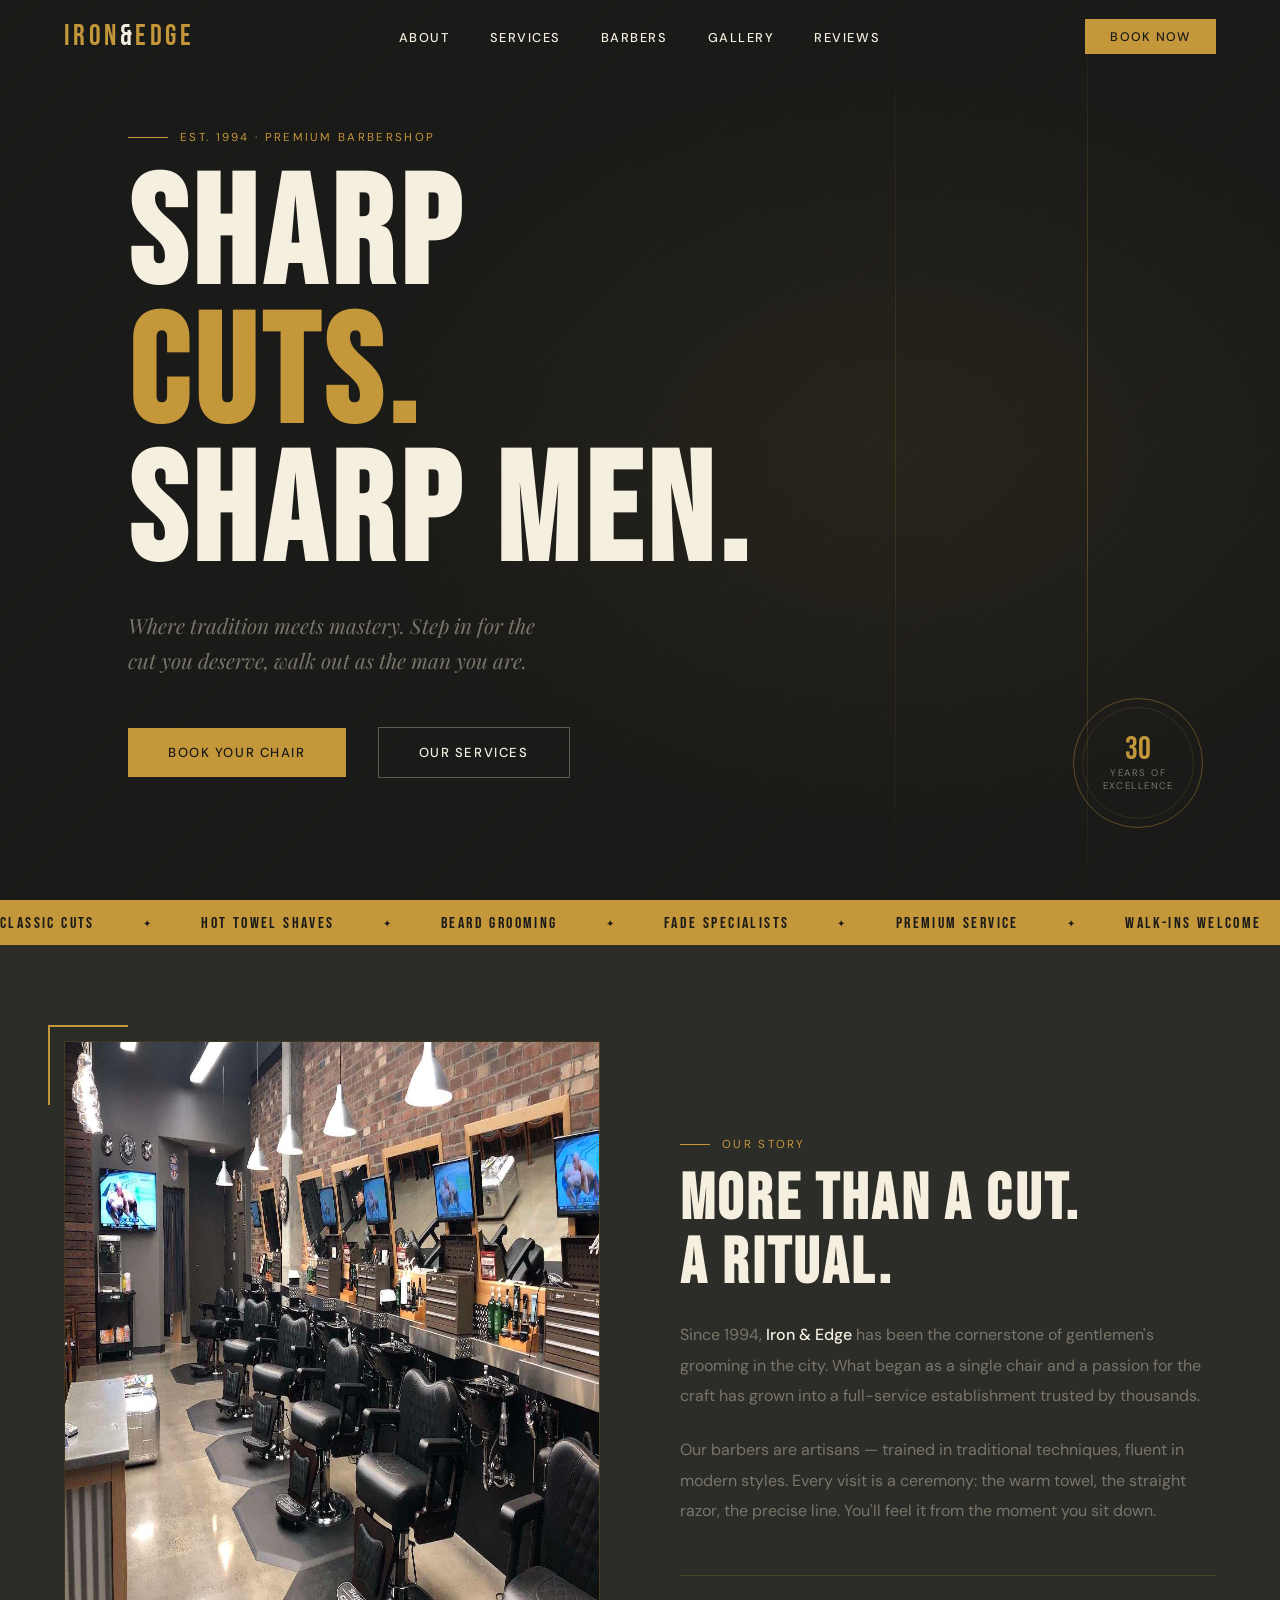
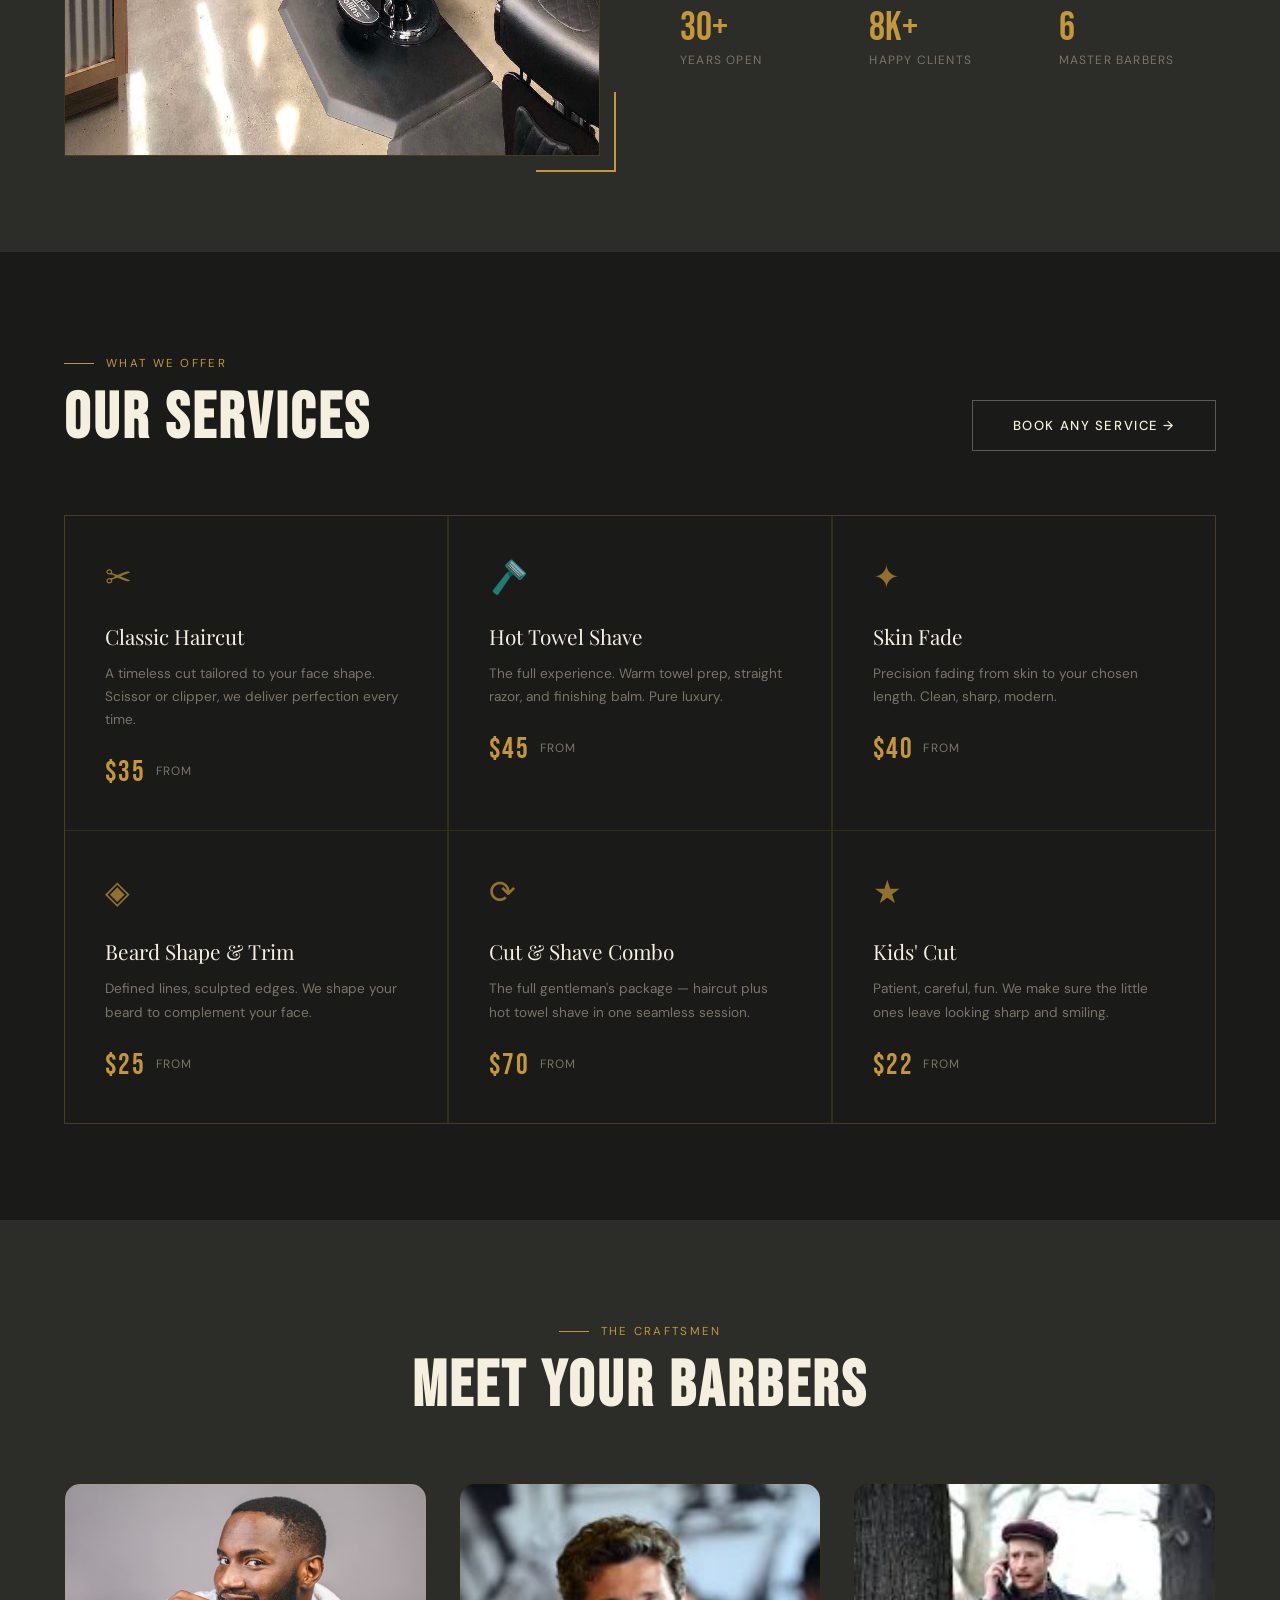
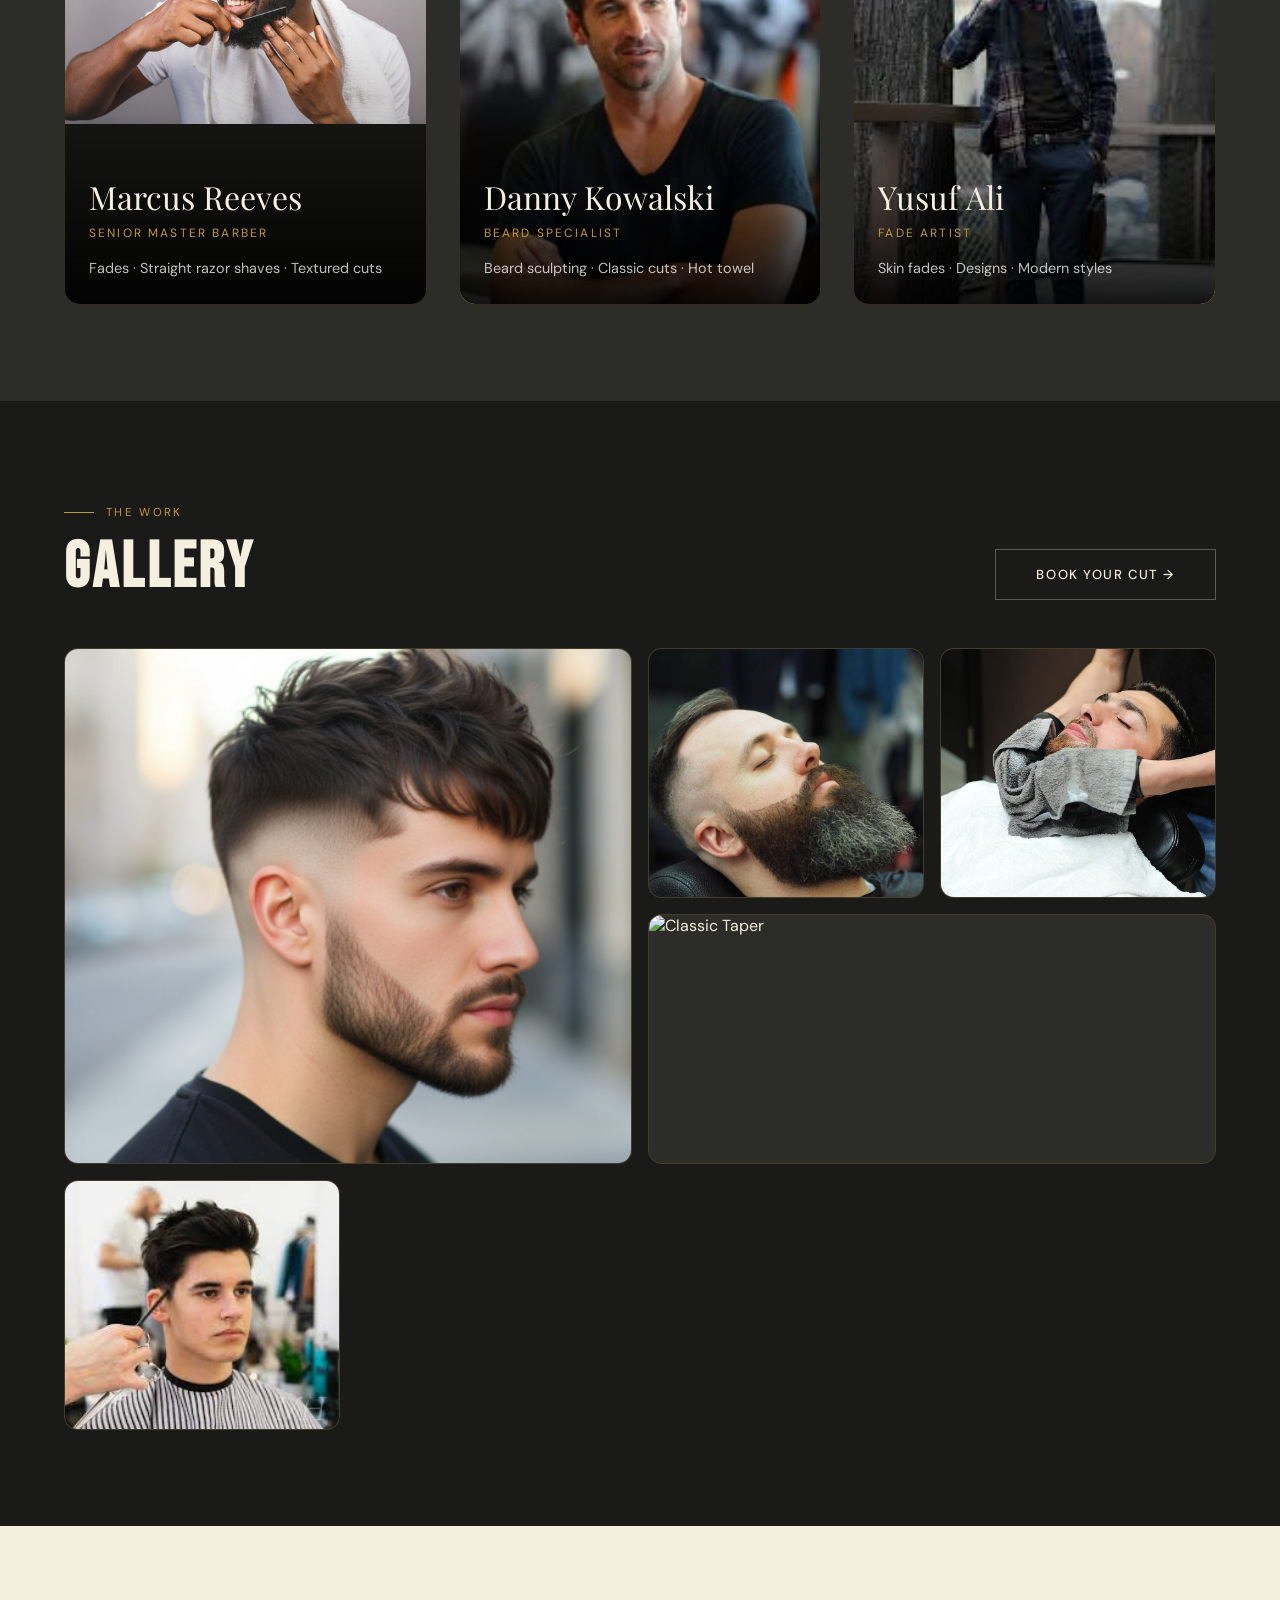
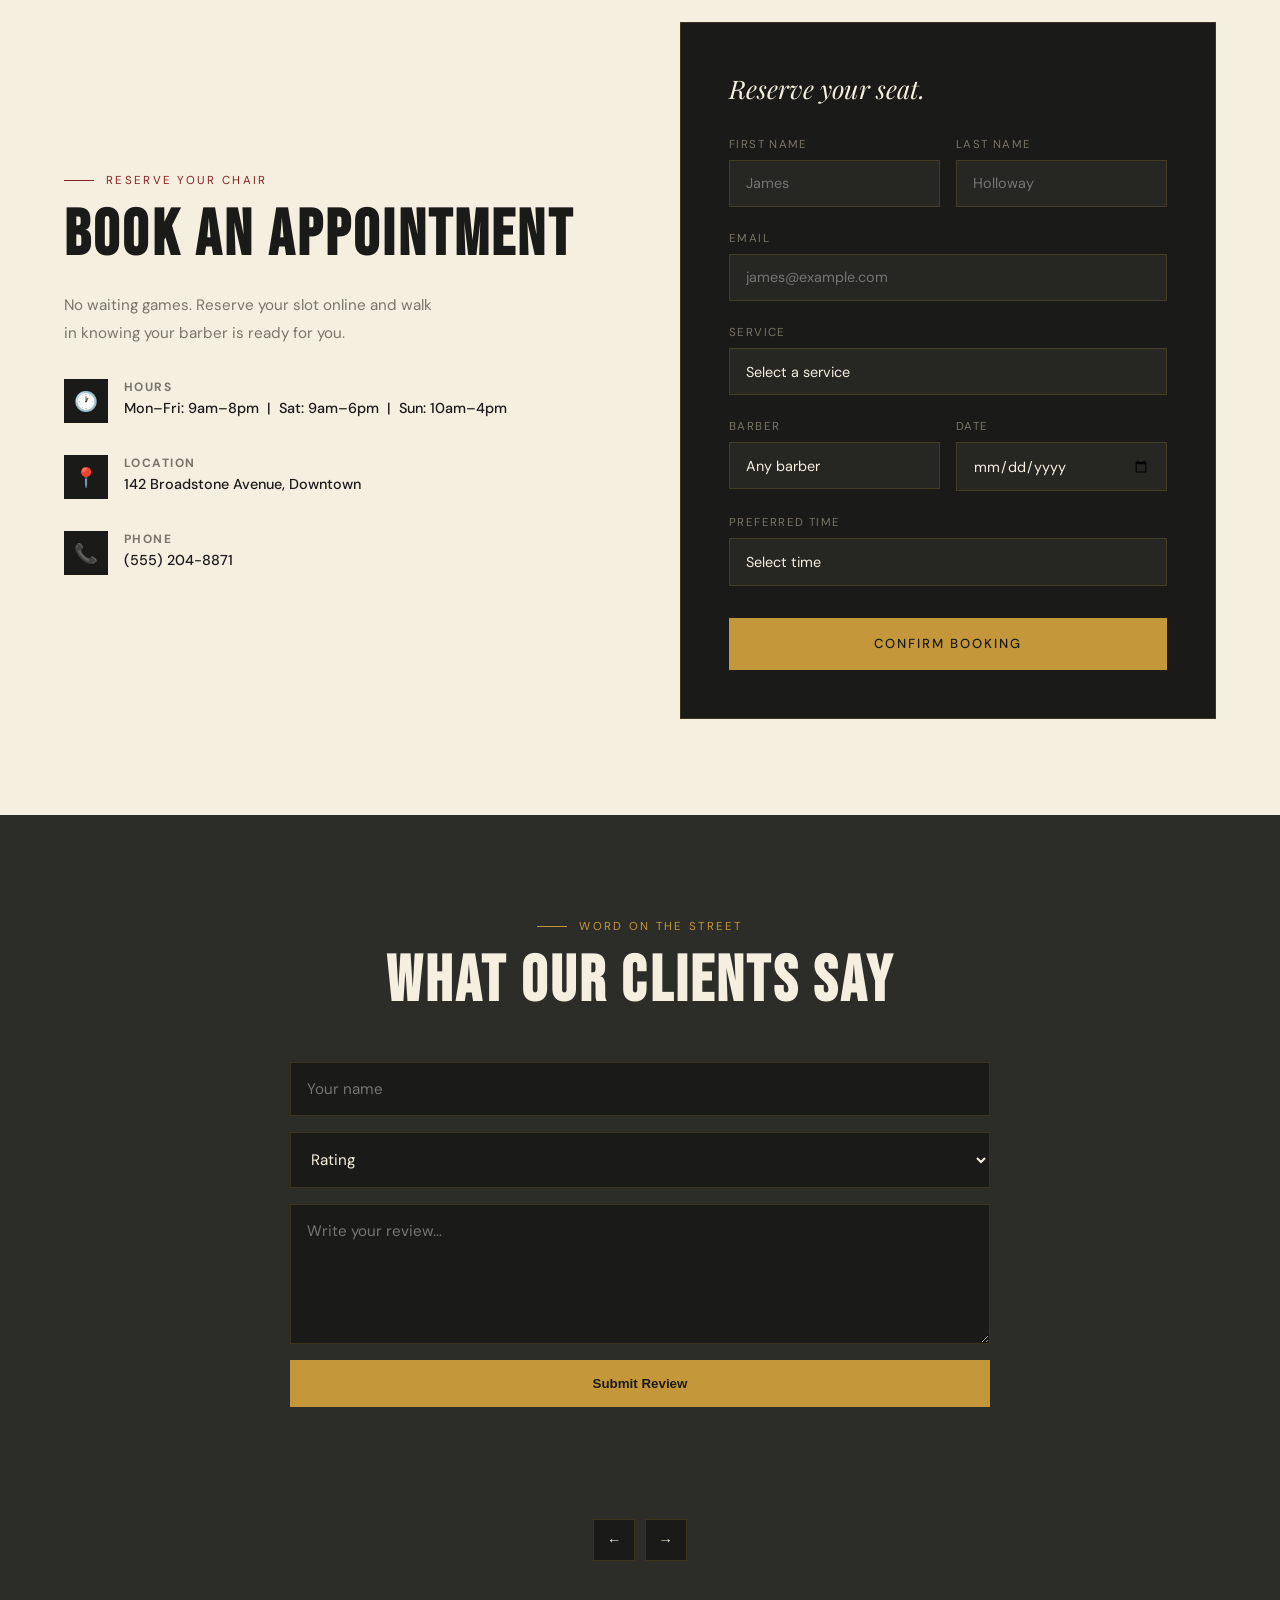
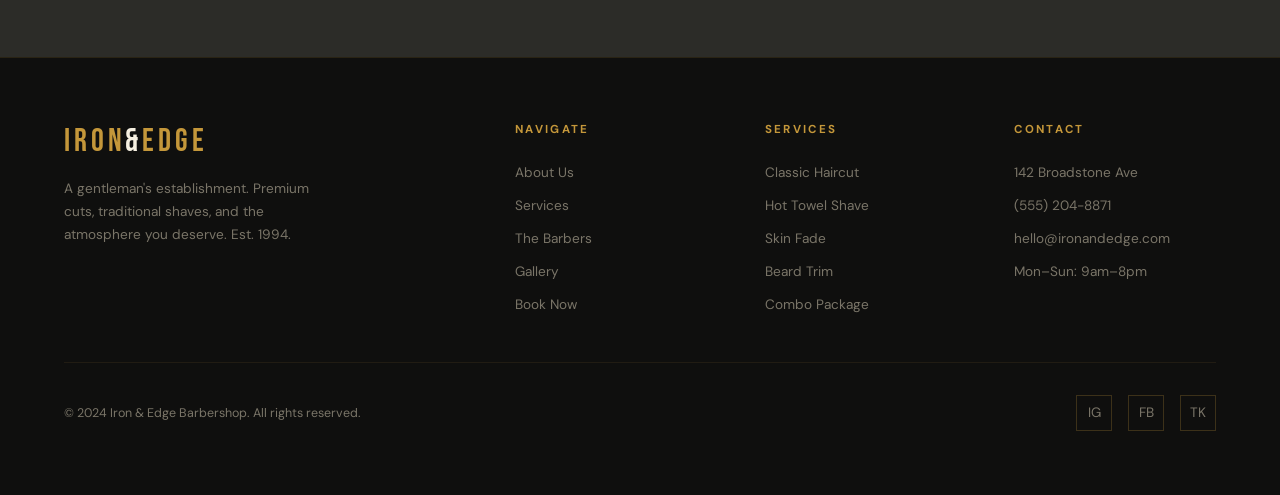
==== index.html @ 52ad93d9 "Initial commit" ====
<!DOCTYPE html>
<html lang="en">
<head>
<meta charset="UTF-8" />
<meta name="viewport" content="width=device-width, initial-scale=1.0" />
<title>IRON & EDGE — Classic Barbershop</title>
<link href="https://fonts.googleapis.com/css2?family=Bebas+Neue&family=Playfair+Display:ital,wght@0,400;0,700;1,400&family=DM+Sans:wght@300;400;500&display=swap" rel="stylesheet" />
<!-- ⚠️ config.js is in .gitignore — contains your private URL & settings -->
<script src="config.js"></script>
<style>
  *, *::before, *::after { box-sizing: border-box; margin: 0; padding: 0; }

  :root {
    --cream: #F5EFE0;
    --cream-dark: #EAE0C8;
    --charcoal: #1A1A18;
    --charcoal-mid: #2C2C28;
    --gold: #C4973A;
    --gold-light: #DDB95A;
    --red: #8B2020;
    --white: #FEFCF7;
    --text-muted: #7A7568;
    --ff-display: 'Bebas Neue', sans-serif;
    --ff-serif: 'Playfair Display', serif;
    --ff-body: 'DM Sans', sans-serif;
  }

  html { scroll-behavior: smooth; }

  body {
    font-family: var(--ff-body);
    background: var(--charcoal);
    color: var(--cream);
    overflow-x: hidden;
  }

  /* ─── SCROLLBAR ─── */
  ::-webkit-scrollbar { width: 6px; }
  ::-webkit-scrollbar-track { background: var(--charcoal); }
  ::-webkit-scrollbar-thumb { background: var(--gold); border-radius: 3px; }

  /* ─── NAV ─── */
  nav {
    position: fixed; top: 0; left: 0; right: 0; z-index: 100;
    display: flex; align-items: center; justify-content: space-between;
    padding: 1.2rem 4rem;
    background: transparent;
    transition: background 0.4s, padding 0.4s;
  }
  nav.scrolled {
    background: rgba(26,26,24,0.96);
    backdrop-filter: blur(8px);
    padding: 0.8rem 4rem;
    border-bottom: 1px solid rgba(196,151,58,0.2);
  }
  .nav-logo {
    font-family: var(--ff-display);
    font-size: 1.8rem;
    letter-spacing: 0.12em;
    color: var(--gold);
    text-decoration: none;
  }
  .nav-logo span { color: var(--cream); }
  .nav-links { display: flex; gap: 2.5rem; list-style: none; }
  .nav-links a {
    font-size: 0.8rem; font-weight: 500; letter-spacing: 0.12em;
    text-transform: uppercase; color: var(--cream);
    text-decoration: none; position: relative;
    transition: color 0.3s;
  }
  .nav-links a::after {
    content: ''; position: absolute; bottom: -3px; left: 0;
    width: 0; height: 1px; background: var(--gold);
    transition: width 0.3s;
  }
  .nav-links a:hover { color: var(--gold); }
  .nav-links a:hover::after { width: 100%; }
  .nav-cta {
    background: var(--gold); color: var(--charcoal);
    border: none; padding: 0.6rem 1.6rem;
    font-family: var(--ff-body); font-size: 0.78rem;
    font-weight: 500; letter-spacing: 0.1em; text-transform: uppercase;
    cursor: pointer; transition: background 0.3s, transform 0.2s;
  }
  .nav-cta:hover { background: var(--gold-light); transform: translateY(-1px); }

  .hamburger {
    display: none; flex-direction: column; gap: 5px;
    background: none; border: none; cursor: pointer; padding: 4px;
  }
  .hamburger span {
    display: block; width: 24px; height: 2px;
    background: var(--cream); transition: all 0.3s;
  }

  /* ─── HERO ─── */
  #hero {
    min-height: 100vh;
    display: flex; align-items: center;
    position: relative; overflow: hidden;
    background: var(--charcoal);
  }
  .hero-bg {
    position: absolute; inset: 0;
    background: 
      radial-gradient(ellipse 60% 60% at 70% 50%, rgba(196,151,58,0.08) 0%, transparent 70%),
      repeating-linear-gradient(
        -45deg,
        transparent 0px,
        transparent 40px,
        rgba(196,151,58,0.025) 40px,
        rgba(196,151,58,0.025) 41px
      );
  }
  .hero-stripe {
    position: absolute; top: 0; right: 15%; bottom: 0; width: 1px;
    background: linear-gradient(to bottom, transparent, rgba(196,151,58,0.4), transparent);
  }
  .hero-stripe:nth-child(2) { right: 30%; opacity: 0.4; }
  .hero-content {
    position: relative; z-index: 2;
    padding: 0 4rem; max-width: 800px;
    animation: fadeInUp 1s ease both;
  }
  .hero-tag {
    display: inline-flex; align-items: center; gap: 0.75rem;
    font-size: 0.72rem; letter-spacing: 0.2em; text-transform: uppercase;
    color: var(--gold); margin-bottom: 1.5rem;
  }
  .hero-tag::before {
    content: ''; display: block; width: 40px; height: 1px; background: var(--gold);
  }
  .hero-title {
    font-family: var(--ff-display);
    font-size: clamp(5rem, 12vw, 10rem);
    line-height: 0.9;
    letter-spacing: 0.04em;
    color: var(--cream);
    margin-bottom: 1.5rem;
  }
  .hero-title .accent { color: var(--gold); display: block; }
  .hero-sub {
    font-family: var(--ff-serif);
    font-style: italic;
    font-size: clamp(1rem, 2vw, 1.3rem);
    color: var(--text-muted);
    max-width: 420px;
    line-height: 1.7;
    margin-bottom: 3rem;
  }
  .hero-actions { display: flex; align-items: center; gap: 2rem; }
  .btn-primary {
    background: var(--gold); color: var(--charcoal);
    border: none; padding: 1rem 2.5rem;
    font-family: var(--ff-body); font-size: 0.82rem;
    font-weight: 500; letter-spacing: 0.12em; text-transform: uppercase;
    cursor: pointer; transition: all 0.3s; text-decoration: none;
    display: inline-block;
  }
  .btn-primary:hover { background: var(--gold-light); transform: translateY(-2px); }
  .btn-ghost {
    background: none; color: var(--cream); border: 1px solid rgba(245,239,224,0.3);
    padding: 1rem 2.5rem;
    font-family: var(--ff-body); font-size: 0.82rem;
    font-weight: 500; letter-spacing: 0.12em; text-transform: uppercase;
    cursor: pointer; transition: all 0.3s; text-decoration: none;
    display: inline-block;
  }
  .btn-ghost:hover { border-color: var(--gold); color: var(--gold); }

  .hero-badge {
    position: absolute; right: 6%; bottom: 8%;
    width: 130px; height: 130px;
    border: 1px solid rgba(196,151,58,0.4);
    border-radius: 50%;
    display: flex; flex-direction: column;
    align-items: center; justify-content: center;
    text-align: center; gap: 4px;
    animation: spin 20s linear infinite;
  }
  .hero-badge-inner {
    position: absolute; inset: 8px;
    border: 1px solid rgba(196,151,58,0.15);
    border-radius: 50%;
    display: flex; flex-direction: column;
    align-items: center; justify-content: center;
    animation: spin 20s linear infinite reverse;
  }
  .hero-badge-inner .num {
    font-family: var(--ff-display);
    font-size: 2rem; color: var(--gold); line-height: 1;
  }
  .hero-badge-inner .yrs {
    font-size: 0.6rem; letter-spacing: 0.15em;
    text-transform: uppercase; color: var(--text-muted);
  }
  @keyframes spin { to { transform: rotate(360deg); } }
  @keyframes fadeInUp {
    from { opacity: 0; transform: translateY(30px); }
    to { opacity: 1; transform: translateY(0); }
  }

  /* ─── MARQUEE ─── */
  .marquee-wrap {
    background: var(--gold);
    padding: 0.75rem 0;
    overflow: hidden;
    white-space: nowrap;
  }
  .marquee-track {
    display: inline-flex; gap: 3rem;
    animation: marquee 18s linear infinite;
  }
  .marquee-item {
    font-family: var(--ff-display);
    font-size: 1rem; letter-spacing: 0.15em;
    color: var(--charcoal);
    display: flex; align-items: center; gap: 3rem;
  }
  .marquee-item::after { content: '✦'; font-size: 0.6rem; }
  @keyframes marquee { to { transform: translateX(-50%); } }

  /* ─── SECTION COMMONS ─── */
  section { padding: 6rem 4rem; }
  .section-tag {
    display: inline-flex; align-items: center; gap: 0.75rem;
    font-size: 0.72rem; letter-spacing: 0.2em; text-transform: uppercase;
    color: var(--gold); margin-bottom: 1rem;
  }
  .section-tag::before { content: ''; display: block; width: 30px; height: 1px; background: var(--gold); }
  .section-title {
    font-family: var(--ff-display);
    font-size: clamp(2.5rem, 5vw, 4.5rem);
    letter-spacing: 0.05em;
    color: var(--cream);
    line-height: 1;
  }

  /* ─── ABOUT ─── */
  #about { background: var(--charcoal-mid); }
  .about-grid {
    display: grid;
    grid-template-columns: 1fr 1fr;
    gap: 5rem; align-items: center;
    max-width: 1200px; margin: 0 auto;
  }
  .about-img-frame {
    position: relative;
  }
  .about-img-placeholder {
    width: 100%; aspect-ratio: 3/4;
    background: linear-gradient(135deg, #2C2C28 0%, #1A1A18 100%);
    border: 1px solid rgba(196,151,58,0.2);
    display: flex; align-items: center; justify-content: center;
    position: relative; overflow: hidden;
  }
  .about-img-placeholder::before {
    content: '✂';
    font-size: 8rem; color: rgba(196,151,58,0.08);
  }
  .about-img-placeholder::after {
    content: '';
    position: absolute; inset: 0;
    background: repeating-linear-gradient(
      90deg,
      transparent 0px, transparent 80px,
      rgba(196,151,58,0.02) 80px, rgba(196,151,58,0.02) 81px
    );
  }
  .about-corner {
    position: absolute; bottom: -16px; right: -16px;
    width: 80px; height: 80px;
    border-right: 2px solid var(--gold);
    border-bottom: 2px solid var(--gold);
  }
  .about-corner-tl {
    position: absolute; top: -16px; left: -16px;
    width: 80px; height: 80px;
    border-left: 2px solid var(--gold);
    border-top: 2px solid var(--gold);
  }
  .about-text p {
    font-size: 1rem; line-height: 1.9;
    color: var(--text-muted); margin-bottom: 1.5rem;
  }
  .about-text p strong { color: var(--cream); font-weight: 500; }
  .about-stats {
    display: grid; grid-template-columns: repeat(3,1fr);
    gap: 2rem; margin-top: 3rem;
    border-top: 1px solid rgba(196,151,58,0.2);
    padding-top: 2rem;
  }
  .stat-num {
    font-family: var(--ff-display);
    font-size: 2.5rem; color: var(--gold); line-height: 1;
  }
  .stat-label {
    font-size: 0.75rem; letter-spacing: 0.1em;
    text-transform: uppercase; color: var(--text-muted);
    margin-top: 4px;
  }

  /* ─── SERVICES ─── */
  #services { background: var(--charcoal); }
  .services-header {
    max-width: 1200px; margin: 0 auto 4rem;
    display: flex; justify-content: space-between; align-items: flex-end;
  }
  .services-grid {
    max-width: 1200px; margin: 0 auto;
    display: grid; grid-template-columns: repeat(3, 1fr);
    gap: 1.5px; background: rgba(196,151,58,0.15);
    border: 1px solid rgba(196,151,58,0.15);
  }
  .service-card {
    background: var(--charcoal);
    padding: 2.5rem; position: relative;
    transition: background 0.4s;
    cursor: default; overflow: hidden;
  }
  .service-card::before {
    content: '';
    position: absolute; top: 0; left: 0; right: 0;
    height: 2px; background: var(--gold);
    transform: scaleX(0); transform-origin: left;
    transition: transform 0.4s;
  }
  .service-card:hover { background: var(--charcoal-mid); }
  .service-card:hover::before { transform: scaleX(1); }
  .service-icon {
    font-size: 2rem; margin-bottom: 1.5rem;
    display: block; color: var(--gold);
    opacity: 0.7;
  }
  .service-name {
    font-family: var(--ff-serif);
    font-size: 1.3rem; color: var(--cream);
    margin-bottom: 0.75rem;
  }
  .service-desc {
    font-size: 0.85rem; line-height: 1.7;
    color: var(--text-muted); margin-bottom: 1.5rem;
  }
  .service-price {
    font-family: var(--ff-display);
    font-size: 1.8rem; color: var(--gold);
    letter-spacing: 0.05em;
  }
  .service-price span {
    font-family: var(--ff-body);
    font-size: 0.75rem; letter-spacing: 0.1em;
    text-transform: uppercase; color: var(--text-muted);
    margin-left: 4px; vertical-align: middle;
  }

/* ─── BARBERS ─── */
#team {
  background: var(--charcoal-mid);
}

.team-header {
  max-width: 1200px;
  margin: 0 auto 4rem;
  text-align: center;
}

.team-grid {
  max-width: 1200px;
  margin: 0 auto;

  display: grid;
  grid-template-columns: repeat(3, 1fr);
  gap: 2rem;
}

.barber-card {
  background: var(--charcoal);
  border-radius: 16px;
  overflow: hidden;
  border: 1px solid rgba(196,151,58,0.15);

  transition: transform 0.4s ease,
              border-color 0.4s ease;
}

.barber-card:hover {
  transform: translateY(-8px);
  border-color: rgba(196,151,58,0.4);
}

.barber-photo {
  position: relative;
  width: 100%;
  height: 420px;
  overflow: hidden;
}

.barber-photo img {
  width: 100%;
  height: 100%;
  object-fit: cover;
  display: block;

  transition: transform 0.5s ease;
}

.barber-card:hover .barber-photo img {
  transform: scale(1.08);
}

.barber-overlay {
  position: absolute;
  inset: 0;

  background: linear-gradient(
    to top,
    rgba(0,0,0,0.92) 0%,
    rgba(0,0,0,0.2) 45%,
    transparent 75%
  );

  display: flex;
  flex-direction: column;
  justify-content: flex-end;

  padding: 1.5rem;
}

.barber-name {
  font-family: var(--ff-serif);
  font-size: 2rem;
  color: var(--cream);
}

.barber-role {
  font-size: 0.75rem;
  letter-spacing: 0.18em;
  text-transform: uppercase;
  color: var(--gold);

  margin-top: 0.4rem;
}

.barber-specialty {
  font-size: 0.9rem;
  color: rgba(255,255,255,0.75);

  margin-top: 1rem;
  line-height: 1.6;
}

/* Tablet */
@media (max-width: 1024px) {
  .team-grid {
    grid-template-columns: repeat(2, 1fr);
  }
}

/* Mobile */
@media (max-width: 768px) {

  .team-grid {
    grid-template-columns: 1fr;
  }

  .barber-photo {
    height: 380px;
  }
}

/* ─── GALLERY ─── */
#gallery {
  background: var(--charcoal);
}

.gallery-header {
  max-width: 1200px;
  margin: 0 auto 3rem;
  display: flex;
  justify-content: space-between;
  align-items: flex-end;
}

.gallery-grid {
  max-width: 1200px;
  margin: 0 auto;

  display: grid;
  grid-template-columns: repeat(4, 1fr);
  grid-auto-rows: 250px;
  gap: 1rem;
}

.gallery-item {
  position: relative;
  overflow: hidden;
  border-radius: 14px;
  background: var(--charcoal-mid);
  border: 1px solid rgba(196,151,58,0.15);
  cursor: pointer;
}

/* Large featured image */
.gallery-item:nth-child(1) {
  grid-column: span 2;
  grid-row: span 2;
}

/* Wide image */
.gallery-item:nth-child(4) {
  grid-column: span 2;
}

.gallery-thumb {
  width: 100%;
  height: 100%;
  overflow: hidden;
}

.gallery-thumb-image {
  width: 100%;
  height: 100%;
  object-fit: cover;
  display: block;

  transition: transform 0.5s ease;
}

.gallery-item:hover .gallery-thumb-image {
  transform: scale(1.08);
}

.gallery-caption {
  position: absolute;
  left: 0;
  right: 0;
  bottom: 0;

  padding: 1rem;

  background: linear-gradient(
    to top,
    rgba(0,0,0,0.85),
    transparent
  );

  font-size: 0.75rem;
  letter-spacing: 0.12em;
  text-transform: uppercase;
  color: var(--cream);

  opacity: 0;
  transition: opacity 0.3s ease;
}

.gallery-item:hover .gallery-caption {
  opacity: 1;
}

/* Mobile */
@media (max-width: 768px) {

  .gallery-grid {
    grid-template-columns: repeat(2, 1fr);
    grid-auto-rows: 180px;
  }

  .gallery-item:nth-child(1) {
    grid-column: span 2;
    grid-row: span 2;
  }

  .gallery-item:nth-child(4) {
    grid-column: span 2;
  }
}

  /* ─── BOOKING ─── */
  #booking {
    background: var(--cream);
    color: var(--charcoal);
  }
  .booking-wrap {
    max-width: 1200px; margin: 0 auto;
    display: grid; grid-template-columns: 1fr 1fr; gap: 5rem; align-items: center;
  }
  .booking-info .section-tag { color: var(--red); }
  .booking-info .section-tag::before { background: var(--red); }
  .booking-info .section-title { color: var(--charcoal); }
  .booking-detail {
    display: flex; align-items: flex-start; gap: 1rem;
    margin-top: 2rem;
  }
  .booking-detail-icon {
    width: 44px; height: 44px; background: var(--charcoal);
    display: flex; align-items: center; justify-content: center;
    flex-shrink: 0; font-size: 1.2rem;
  }
  .booking-detail-text h4 {
    font-size: 0.75rem; letter-spacing: 0.12em;
    text-transform: uppercase; color: var(--text-muted);
    margin-bottom: 4px;
  }
  .booking-detail-text p { font-size: 0.9rem; color: var(--charcoal); font-weight: 500; }

  .booking-form {
    background: var(--charcoal);
    padding: 3rem; border: 1px solid rgba(196,151,58,0.2);
  }
  .form-title {
    font-family: var(--ff-serif);
    font-size: 1.6rem; color: var(--cream);
    margin-bottom: 2rem; font-style: italic;
  }
  .form-group { margin-bottom: 1.5rem; }
  .form-group label {
    display: block; font-size: 0.72rem;
    letter-spacing: 0.12em; text-transform: uppercase;
    color: var(--text-muted); margin-bottom: 0.5rem;
  }
  .form-group input,
  .form-group select {
    width: 100%; background: rgba(245,239,224,0.05);
    border: 1px solid rgba(196,151,58,0.2);
    color: var(--cream); padding: 0.85rem 1rem;
    font-family: var(--ff-body); font-size: 0.9rem;
    outline: none; transition: border-color 0.3s;
    appearance: none;
  }
  .form-group input:focus,
  .form-group select:focus { border-color: var(--gold); }
  .form-group select option { background: var(--charcoal); }
  .form-row { display: grid; grid-template-columns: 1fr 1fr; gap: 1rem; }
  .form-submit {
    width: 100%; background: var(--gold); color: var(--charcoal);
    border: none; padding: 1.1rem;
    font-family: var(--ff-body); font-size: 0.82rem;
    font-weight: 500; letter-spacing: 0.15em; text-transform: uppercase;
    cursor: pointer; transition: background 0.3s;
    margin-top: 0.5rem;
  }
  .form-submit:hover { background: var(--gold-light); }

  /* ─── TESTIMONIALS ─── */
  #testimonials { background: var(--charcoal-mid); }
  .testimonials-header {
    max-width: 1200px; margin: 0 auto 4rem; text-align: center;
  }
  .testimonials-grid {
    max-width: 1200px; margin: 0 auto;
    display: grid; grid-template-columns: repeat(3, 1fr); gap: 1.5rem;
  }
  .testimonial-card {
    background: var(--charcoal); padding: 2.5rem;
    border: 1px solid rgba(196,151,58,0.1);
    position: relative; transition: border-color 0.3s;
  }
  .testimonial-card:hover { border-color: rgba(196,151,58,0.35); }
  .stars { color: var(--gold); font-size: 0.85rem; margin-bottom: 1rem; letter-spacing: 2px; }
  .testimonial-text {
    font-family: var(--ff-serif); font-style: italic;
    font-size: 1rem; line-height: 1.8;
    color: var(--cream); margin-bottom: 1.5rem;
  }
  .testimonial-author {
    display: flex; align-items: center; gap: 0.75rem;
    border-top: 1px solid rgba(196,151,58,0.15);
    padding-top: 1.5rem;
  }
  .author-avatar {
    width: 40px; height: 40px; border-radius: 50%;
    background: var(--charcoal-mid);
    border: 1px solid rgba(196,151,58,0.3);
    display: flex; align-items: center; justify-content: center;
    font-size: 0.8rem; font-weight: 500; color: var(--gold);
  }
  .author-name { font-size: 0.85rem; font-weight: 500; color: var(--cream); }
  .author-since { font-size: 0.72rem; color: var(--text-muted); margin-top: 2px; }


/* ─── REVIEW FORM ─── */

.review-form {
  max-width: 700px;
  margin: 3rem auto;

  display: flex;
  flex-direction: column;
  gap: 1rem;
}

.review-form input,
.review-form select,
.review-form textarea {

  width: 100%;

  background: var(--charcoal);

  border: 1px solid rgba(196,151,58,0.2);

  color: var(--cream);

  padding: 1rem;

  font-family: var(--ff-body);

  font-size: 0.95rem;

  outline: none;
}

.review-form textarea {
  min-height: 140px;
  resize: vertical;
}

.review-form button {

  background: var(--gold);

  color: var(--charcoal);

  border: none;

  padding: 1rem;

  font-weight: 600;

  cursor: pointer;

  transition: 0.3s;
}

.review-form button:hover {
  background: var(--gold-light);
}
@keyframes fadeIn {

  from {
    opacity: 0;
    transform: translateY(10px);
  }

  to {
    opacity: 1;
    transform: translateY(0);
  }
}

/* ─── PAGINATION ─── */

.pagination {

  display: flex;

  justify-content: center;

  align-items: center;

  gap: 0.6rem;

  margin-top: 3rem;

  flex-wrap: wrap;
}

.pagination button {

  min-width: 42px;

  height: 42px;

  border: 1px solid rgba(196,151,58,0.2);

  background: var(--charcoal);

  color: var(--cream);

  cursor: pointer;

  transition: 0.3s;

  font-size: 0.9rem;
}

.pagination button:hover {

  border-color: var(--gold);

  color: var(--gold);
}

.pagination button.active {

  background: var(--gold);

  color: var(--charcoal);

  border-color: var(--gold);
}
  /* ─── FOOTER ─── */
  footer {
    background: #0F0F0E;
    padding: 4rem;
    border-top: 1px solid rgba(196,151,58,0.15);
  }
  .footer-grid {
    max-width: 1200px; margin: 0 auto;
    display: grid; grid-template-columns: 2fr 1fr 1fr 1fr;
    gap: 3rem; margin-bottom: 3rem;
  }
  .footer-brand .nav-logo { display: block; font-size: 2rem; margin-bottom: 1rem; }
  .footer-brand p {
    font-size: 0.85rem; line-height: 1.7;
    color: var(--text-muted); max-width: 260px;
  }
  .footer-col h4 {
    font-size: 0.72rem; letter-spacing: 0.2em;
    text-transform: uppercase; color: var(--gold);
    margin-bottom: 1.5rem;
  }
  .footer-col ul { list-style: none; display: flex; flex-direction: column; gap: 0.75rem; }
  .footer-col ul a {
    font-size: 0.85rem; color: var(--text-muted);
    text-decoration: none; transition: color 0.3s;
  }
  .footer-col ul a:hover { color: var(--cream); }
  .footer-bottom {
    max-width: 1200px; margin: 0 auto;
    border-top: 1px solid rgba(196,151,58,0.1);
    padding-top: 2rem;
    display: flex; justify-content: space-between; align-items: center;
  }
  .footer-bottom p { font-size: 0.78rem; color: var(--text-muted); }
  .social-links { display: flex; gap: 1rem; }
  .social-link {
    width: 36px; height: 36px;
    border: 1px solid rgba(196,151,58,0.25);
    display: flex; align-items: center; justify-content: center;
    color: var(--text-muted); font-size: 0.85rem;
    text-decoration: none; transition: all 0.3s;
  }
  .social-link:hover {
    border-color: var(--gold); color: var(--gold);
    background: rgba(196,151,58,0.08);
  }

  /* ─── BOOKING SUCCESS ─── */
  .success-msg {
    display: none; text-align: center; padding: 2rem 0;
  }
  .success-msg.show { display: block; }
  .success-icon { font-size: 3rem; color: var(--gold); margin-bottom: 1rem; }
  .success-msg h3 {
    font-family: var(--ff-serif); font-style: italic;
    font-size: 1.4rem; color: var(--cream); margin-bottom: 0.5rem;
  }
  .success-msg p { font-size: 0.85rem; color: var(--text-muted); }

  /* ─── MOBILE MENU ─── */
  .mobile-menu {
    position: fixed; inset: 0; z-index: 99;
    background: var(--charcoal);
    display: flex; flex-direction: column;
    align-items: center; justify-content: center;
    gap: 2rem;
    transform: translateX(-100%); transition: transform 0.4s ease;
  }
  .mobile-menu.open { transform: translateX(0); }
  .mobile-menu a {
    font-family: var(--ff-display);
    font-size: 2.5rem; letter-spacing: 0.1em;
    color: var(--cream); text-decoration: none;
    transition: color 0.3s;
  }
  .mobile-menu a:hover { color: var(--gold); }
  .mobile-close {
    position: absolute; top: 2rem; right: 2rem;
    background: none; border: none; color: var(--cream);
    font-size: 1.5rem; cursor: pointer;
  }

  /* ─── RESPONSIVE ─── */
  @media (max-width: 1024px) {
    section { padding: 5rem 2rem; }
    nav { padding: 1.2rem 2rem; }
    nav.scrolled { padding: 0.8rem 2rem; }
    .services-grid { grid-template-columns: repeat(2, 1fr); }
    .team-grid { grid-template-columns: repeat(2, 1fr); }
    .footer-grid { grid-template-columns: 1fr 1fr; gap: 2rem; }
    .about-grid { gap: 3rem; }
  }
  @media (max-width: 768px) {
    .nav-links, .nav-cta { display: none; }
    .hamburger { display: flex; }
    .hero-content { padding: 0 2rem; }
    .hero-badge { display: none; }
    .about-grid { grid-template-columns: 1fr; }
    .services-grid { grid-template-columns: 1fr; }
    .team-grid { grid-template-columns: 1fr; }
    .gallery-grid { grid-template-columns: repeat(2,1fr); }
    .gallery-item:nth-child(1) { grid-column: span 2; }
    .gallery-item:nth-child(4) { grid-column: span 1; }
    .booking-wrap { grid-template-columns: 1fr; }
    .testimonials-grid { grid-template-columns: 1fr; }
    .footer-grid { grid-template-columns: 1fr; }
    .footer-bottom { flex-direction: column; gap: 1rem; text-align: center; }
    .services-header { flex-direction: column; gap: 1.5rem; align-items: flex-start; }
    .gallery-header { flex-direction: column; gap: 1.5rem; align-items: flex-start; }
  }
</style>
</head>
<body>

<!-- NAV -->
<nav id="mainNav">
  <a href="#hero" class="nav-logo">IRON<span>&</span>EDGE</a>
  <ul class="nav-links">
    <li><a href="#about">About</a></li>
    <li><a href="#services">Services</a></li>
    <li><a href="#team">Barbers</a></li>
    <li><a href="#gallery">Gallery</a></li>
    <li><a href="#testimonials">Reviews</a></li>
  </ul>
  <button class="nav-cta" onclick="document.getElementById('booking').scrollIntoView({behavior:'smooth'})">Book Now</button>
  <button class="hamburger" id="hamburger" aria-label="Menu">
    <span></span><span></span><span></span>
  </button>
</nav>

<!-- MOBILE MENU -->
<div class="mobile-menu" id="mobileMenu">
  <button class="mobile-close" id="mobileClose">✕</button>
  <a href="#about" class="mobile-link">About</a>
  <a href="#services" class="mobile-link">Services</a>
  <a href="#team" class="mobile-link">Barbers</a>
  <a href="#gallery" class="mobile-link">Gallery</a>
  <a href="#testimonials" class="mobile-link">Reviews</a>
  <a href="#booking" class="mobile-link" style="color:var(--gold)">Book Now</a>
</div>

<!-- HERO -->
<section id="hero">
  <div class="hero-bg">
    <div class="hero-stripe"></div>
    <div class="hero-stripe"></div>
  </div>
  <div class="hero-content">
    <div class="hero-tag">Est. 1994 · Premium Barbershop</div>
    <h1 class="hero-title">
      Sharp
      <span class="accent">Cuts.</span>
      Sharp Men.
    </h1>
    <p class="hero-sub">Where tradition meets mastery. Step in for the cut you deserve, walk out as the man you are.</p>
    <div class="hero-actions">
      <a href="#booking" class="btn-primary">Book Your Chair</a>
      <a href="#services" class="btn-ghost">Our Services</a>
    </div>
  </div>
  <div class="hero-badge">
    <div class="hero-badge-inner">
      <div class="num">30</div>
      <div class="yrs">Years of<br>Excellence</div>
    </div>
  </div>
</section>

<!-- MARQUEE -->
<div class="marquee-wrap" aria-hidden="true">
  <div class="marquee-track">
    <span class="marquee-item">Classic Cuts</span>
    <span class="marquee-item">Hot Towel Shaves</span>
    <span class="marquee-item">Beard Grooming</span>
    <span class="marquee-item">Fade Specialists</span>
    <span class="marquee-item">Premium Service</span>
    <span class="marquee-item">Walk-Ins Welcome</span>
    <span class="marquee-item">Classic Cuts</span>
    <span class="marquee-item">Hot Towel Shaves</span>
    <span class="marquee-item">Beard Grooming</span>
    <span class="marquee-item">Fade Specialists</span>
    <span class="marquee-item">Premium Service</span>
    <span class="marquee-item">Walk-Ins Welcome</span>
  </div>
</div>

<!-- ABOUT -->
<section id="about">
  <div class="about-grid">
    <div class="about-img-frame">
      <img class="about-img-placeholder" src="images/shop about.jpg" alt="Barber shop interior">
      <div class="about-corner-tl"></div>
      <div class="about-corner"></div>
    </div>
    <div class="about-text">
      <div class="section-tag">Our Story</div>
      <h2 class="section-title" style="margin-bottom:1.5rem">More Than a Cut.<br>A Ritual.</h2>
      <p>Since 1994, <strong>Iron & Edge</strong> has been the cornerstone of gentlemen's grooming in the city. What began as a single chair and a passion for the craft has grown into a full-service establishment trusted by thousands.</p>
      <p>Our barbers are artisans — trained in traditional techniques, fluent in modern styles. Every visit is a ceremony: the warm towel, the straight razor, the precise line. You'll feel it from the moment you sit down.</p>
      <div class="about-stats">
        <div>
          <div class="stat-num">30+</div>
          <div class="stat-label">Years Open</div>
        </div>
        <div>
          <div class="stat-num">8K+</div>
          <div class="stat-label">Happy Clients</div>
        </div>
        <div>
          <div class="stat-num">6</div>
          <div class="stat-label">Master Barbers</div>
        </div>
      </div>
    </div>
  </div>
</section>

<!-- SERVICES -->
<section id="services">
  <div class="services-header">
    <div>
      <div class="section-tag">What We Offer</div>
      <h2 class="section-title">Our Services</h2>
    </div>
    <a href="#booking" class="btn-ghost">Book Any Service →</a>
  </div>
  <div class="services-grid">
    <div class="service-card">
      <span class="service-icon">✂</span>
      <div class="service-name">Classic Haircut</div>
      <p class="service-desc">A timeless cut tailored to your face shape. Scissor or clipper, we deliver perfection every time.</p>
      <div class="service-price">$35 <span>from</span></div>
    </div>
    <div class="service-card">
      <span class="service-icon">🪒</span>
      <div class="service-name">Hot Towel Shave</div>
      <p class="service-desc">The full experience. Warm towel prep, straight razor, and finishing balm. Pure luxury.</p>
      <div class="service-price">$45 <span>from</span></div>
    </div>
    <div class="service-card">
      <span class="service-icon">✦</span>
      <div class="service-name">Skin Fade</div>
      <p class="service-desc">Precision fading from skin to your chosen length. Clean, sharp, modern.</p>
      <div class="service-price">$40 <span>from</span></div>
    </div>
    <div class="service-card">
      <span class="service-icon">◈</span>
      <div class="service-name">Beard Shape & Trim</div>
      <p class="service-desc">Defined lines, sculpted edges. We shape your beard to complement your face.</p>
      <div class="service-price">$25 <span>from</span></div>
    </div>
    <div class="service-card">
      <span class="service-icon">⟳</span>
      <div class="service-name">Cut & Shave Combo</div>
      <p class="service-desc">The full gentleman's package — haircut plus hot towel shave in one seamless session.</p>
      <div class="service-price">$70 <span>from</span></div>
    </div>
    <div class="service-card">
      <span class="service-icon">★</span>
      <div class="service-name">Kids' Cut</div>
      <p class="service-desc">Patient, careful, fun. We make sure the little ones leave looking sharp and smiling.</p>
      <div class="service-price">$22 <span>from</span></div>
    </div>
  </div>
</section>

<!-- TEAM -->
<section id="team">
  <div class="team-header">
    <div class="section-tag">The Craftsmen</div>
    <h2 class="section-title">Meet Your Barbers</h2>
  </div>
  <div class="team-grid">
    <div class="barber-card">
      <div class="barber-photo">
        <div class="barber-photo-bg"></div>
        <!-- Image option: replace icon with actual image and file input -->
        <div class="barber-photo-inner">
          <img src="images/marcus.jpg" alt="Marcus Reeves" class="barber-img" />
        </div>
        <div class="barber-overlay">
          <div class="barber-name">Marcus Reeves</div>
          <div class="barber-role">Senior Master Barber</div>
          <div class="barber-specialty">Fades · Straight razor shaves · Textured cuts</div>
        </div>
        
      </div>
    </div>
    <div class="barber-card">
      <div class="barber-photo">
        <div class="barber-photo-bg"></div>
        <div class="barber-photo-inner">
          <img src="images/danny.jpg" alt="Danny Kowalski" class="barber-img" />
        </div>
        <div class="barber-overlay">
          <div class="barber-name">Danny Kowalski</div>
          <div class="barber-role">Beard Specialist</div>
          <div class="barber-specialty">Beard sculpting · Classic cuts · Hot towel</div>
        </div>
        <label class="barber-upload-label">
          <input type="file" accept="image/*" class="barber-upload" />
          Change Photo
        </label>
      </div>
    </div>
    <div class="barber-card">
      <div class="barber-photo">
        <div class="barber-photo-bg"></div>
        <div class="barber-photo-inner">
          <img src="images/yusuf.jpeg" alt="Yusuf Ali" class="barber-img" />
        </div>
        <div class="barber-overlay">
          <div class="barber-name">Yusuf Ali</div>
          <div class="barber-role">Fade Artist</div>
          <div class="barber-specialty">Skin fades · Designs · Modern styles</div>
        </div>
        <label class="barber-upload-label">
          <input type="file" accept="image/*" class="barber-upload" />
          Change Photo
        </label>
      </div>
    </div>
  </div>
</section>

<!-- GALLERY -->
<section id="gallery">
  <div class="gallery-header">
    <div>
      <div class="section-tag">The Work</div>
      <h2 class="section-title">Gallery</h2>
    </div>
    <a href="#booking" class="btn-ghost">Book Your Cut →</a>
  </div>
  <div class="gallery-grid">
    <div class="gallery-item">
      <div class="gallery-thumb">
        <img src="images/signature fade.png" alt="Signature Fade" class="gallery-thumb-image" />
      </div>
      <div class="gallery-caption">Signature Fade</div>
    </div>
    <div class="gallery-item">
      <div class="gallery-thumb">
        <img src="images/Beard Sculpt.jpg" alt="Beard Sculpt" class="gallery-thumb-image" />
      </div>
      <div class="gallery-caption">Beard Sculpt</div>
    </div>
    <div class="gallery-item">
      <div class="gallery-thumb">
        <img src="images/Hot-Towel-Shave.jpg" alt="Hot Towel Shave" class="gallery-thumb-image" />
      </div>
      <div class="gallery-caption">Hot Towel Shave</div>
    </div>
    <div class="gallery-item">
      <div class="gallery-thumb">
        <img src="images/Classic Taper.jpg" alt="Classic Taper" class="gallery-thumb-image" />
      </div>
      <div class="gallery-caption">Classic Taper</div>
    </div>
    <div class="gallery-item">
      <div class="gallery-thumb">
        <img src="images/Texture & Volume.jpeg" alt="Texture & Volume" class="gallery-thumb-image" />
      </div>
      <div class="gallery-caption">Texture & Volume</div>
    </div>
  </div>
</section>

<!-- BOOKING -->
<section id="booking">
  <div class="booking-wrap">
    <div class="booking-info">
      <div class="section-tag">Reserve Your Chair</div>
      <h2 class="section-title">Book an Appointment</h2>
      <p style="font-size:0.95rem;line-height:1.8;color:var(--text-muted);margin-top:1.5rem;max-width:380px">No waiting games. Reserve your slot online and walk in knowing your barber is ready for you.</p>
      <div class="booking-detail">
        <div class="booking-detail-icon">🕐</div>
        <div class="booking-detail-text">
          <h4>Hours</h4>
          <p>Mon–Fri: 9am–8pm &nbsp;|&nbsp; Sat: 9am–6pm &nbsp;|&nbsp; Sun: 10am–4pm</p>
        </div>
      </div>
      <div class="booking-detail">
        <div class="booking-detail-icon">📍</div>
        <div class="booking-detail-text">
          <h4>Location</h4>
          <p>142 Broadstone Avenue, Downtown</p>
        </div>
      </div>
      <div class="booking-detail">
        <div class="booking-detail-icon">📞</div>
        <div class="booking-detail-text">
          <h4>Phone</h4>
          <p>(555) 204-8871</p>
        </div>
      </div>
    </div>
    <div class="booking-form">
      <div class="form-title">Reserve your seat.</div>
      <div id="bookingFormWrap">
        <div class="form-row">
          <div class="form-group">
            <label>First Name</label>
            <input type="text" id="fname" placeholder="James" />
          </div>
          <div class="form-group">
            <label>Last Name</label>
            <input type="text" id="lname" placeholder="Holloway" />
          </div>
        </div>
        <div class="form-group">
          <label>Email</label>
          <input type="email" id="email" placeholder="james@example.com" />
        </div>
        <div class="form-group">
          <label>Service</label>
          <select id="service">
            <option value="">Select a service</option>
            <option>Classic Haircut — $35</option>
            <option>Hot Towel Shave — $45</option>
            <option>Skin Fade — $40</option>
            <option>Beard Shape & Trim — $25</option>
            <option>Cut & Shave Combo — $70</option>
            <option>Kids' Cut — $22</option>
          </select>
        </div>
        <div class="form-row">
          <div class="form-group">
            <label>Barber</label>
            <select id="barber">
              <option value="">Any barber</option>
              <option>Marcus Reeves</option>
              <option>Danny Kowalski</option>
              <option>Yusuf Ali</option>
            </select>
          </div>
          <div class="form-group">
            <label>Date</label>
            <input type="date" id="date" />
          </div>
        </div>
        <div class="form-group">
          <label>Preferred Time</label>
          <select id="time">
            <option value="">Select time</option>
            <option>9:00 AM</option>
            <option>10:00 AM</option>
            <option>11:00 AM</option>
            <option>12:00 PM</option>
            <option>1:00 PM</option>
            <option>2:00 PM</option>
            <option>3:00 PM</option>
            <option>4:00 PM</option>
            <option>5:00 PM</option>
            <option>6:00 PM</option>
            <option>7:00 PM</option>
          </select>
        </div>
        <button class="form-submit" onclick="handleBooking()">Confirm Booking</button>
      </div>
      <div class="success-msg" id="successMsg">
        <div class="success-icon">✓</div>
        <h3>You're all set.</h3>
        <p>We'll send a confirmation to your email shortly.<br>See you at Iron & Edge.</p>
      </div>
    </div>
  </div>
</section>

<!-- TESTIMONIALS -->
<section id="testimonials">
  <div class="testimonials-header">
    <div class="section-tag">Word on the Street</div>
    <h2 class="section-title">What Our Clients Say</h2>

    <div class="review-form">

      <input type="text"
             id="reviewName"
             placeholder="Your name">

      <select id="reviewRating">
        <option value="">Rating</option>
        <option value="5">★★★★★ (5)</option>
        <option value="4">★★★★☆ (4)</option>
        <option value="3">★★★☆☆ (3)</option>
        <option value="2">★★☆☆☆ (2)</option>
        <option value="1">★☆☆☆☆ (1)</option>
      </select>

      <textarea id="reviewText"
                placeholder="Write your review..."></textarea>

      <button onclick="submitReview()">
  Submit Review
</button>

    </div>
  </div>

  <!-- IMPORTANT: EMPTY GRID -->
  <div class="testimonials-grid" id="testimonialsGrid"></div>
  <div class="pagination" id="pagination"></div>
</section>

<!-- FOOTER -->
<footer>
  <div class="footer-grid">
    <div class="footer-brand">
      <a href="#hero" class="nav-logo">IRON<span>&</span>EDGE</a>
      <p>A gentleman's establishment. Premium cuts, traditional shaves, and the atmosphere you deserve. Est. 1994.</p>
    </div>
    <div class="footer-col">
      <h4>Navigate</h4>
      <ul>
        <li><a href="#about">About Us</a></li>
        <li><a href="#services">Services</a></li>
        <li><a href="#team">The Barbers</a></li>
        <li><a href="#gallery">Gallery</a></li>
        <li><a href="#booking">Book Now</a></li>
      </ul>
    </div>
    <div class="footer-col">
      <h4>Services</h4>
      <ul>
        <li><a href="#services">Classic Haircut</a></li>
        <li><a href="#services">Hot Towel Shave</a></li>
        <li><a href="#services">Skin Fade</a></li>
        <li><a href="#services">Beard Trim</a></li>
        <li><a href="#services">Combo Package</a></li>
      </ul>
    </div>
    <div class="footer-col">
      <h4>Contact</h4>
      <ul>
        <li><a href="#">142 Broadstone Ave</a></li>
        <li><a href="tel:5552048871">(555) 204-8871</a></li>
        <li><a href="mailto:hello@ironandedge.com">hello@ironandedge.com</a></li>
        <li><a href="#">Mon–Sun: 9am–8pm</a></li>
      </ul>
    </div>
  </div>
  <div class="footer-bottom">
    <p>© 2024 Iron & Edge Barbershop. All rights reserved.</p>
    <div class="social-links">
      <a href="#" class="social-link" aria-label="Instagram">IG</a>
      <a href="#" class="social-link" aria-label="Facebook">FB</a>
      <a href="#" class="social-link" aria-label="TikTok">TK</a>
    </div>
  </div>
</footer>

<script>
  // Nav scroll
  const nav = document.getElementById('mainNav');
  window.addEventListener('scroll', () => {
    nav.classList.toggle('scrolled', window.scrollY > 60);
  });

  // Mobile menu
  const hamburger = document.getElementById('hamburger');
  const mobileMenu = document.getElementById('mobileMenu');
  const mobileClose = document.getElementById('mobileClose');
  hamburger.addEventListener('click', () => mobileMenu.classList.add('open'));
  mobileClose.addEventListener('click', () => mobileMenu.classList.remove('open'));
  document.querySelectorAll('.mobile-link').forEach(link => {
    link.addEventListener('click', () => mobileMenu.classList.remove('open'));
  });

  // Set min date on booking
  const dateInput = document.getElementById('date');
  const today = new Date().toISOString().split('T')[0];
  dateInput.setAttribute('min', today);

  // ─── Loaded from config.js (not on GitHub) ───
  const APPS_SCRIPT_URL = (typeof CONFIG !== 'undefined' && CONFIG.APPS_SCRIPT_URL !== 'YOUR_GOOGLE_APPS_SCRIPT_URL_HERE')
    ? CONFIG.APPS_SCRIPT_URL
    : null;
  const REVIEW_SCRIPT_URL = (typeof CONFIG !== 'undefined' && CONFIG.REVIEW_SCRIPT_URL !== 'YOUR_REVIEW_GOOGLE_APPS_SCRIPT_URL_HERE')
    ? CONFIG.REVIEW_SCRIPT_URL
    : null;

  async function handleBooking() {
    const fname    = document.getElementById('fname').value.trim();
    const lname    = document.getElementById('lname').value.trim();
    const email    = document.getElementById('email').value.trim();
    const service  = document.getElementById('service').value;
    const barber   = document.getElementById('barber').value || 'Any';
    const date     = document.getElementById('date').value;
    const time     = document.getElementById('time').value;

    if (!fname || !email || !service || !date || !time) {
      showFormError('Please fill in all required fields before confirming.');
      return;
    }
    if (!/^[^\s@]+@[^\s@]+\.[^\s@]+$/.test(email)) {
      showFormError('Please enter a valid email address.');
      return;
    }

    const submitBtn = document.querySelector('.form-submit');
    submitBtn.textContent = 'Sending…';
    submitBtn.disabled = true;
    clearFormError();

    const payload = {
      name: fname + ' ' + lname,
      email,
      service,
      barber,
      date,
      time,
      bookedAt: new Date().toISOString()
    };

    if (!APPS_SCRIPT_URL) {
      submitBtn.textContent = 'Confirm Booking';
      submitBtn.disabled = false;
      showFormError('Booking system not configured yet. Please call us to book.');
      return;
    }

    try {
      await fetch(APPS_SCRIPT_URL, {
        method: 'POST',
        mode: 'no-cors',
        headers: { 'Content-Type': 'application/json' },
        body: JSON.stringify(payload)
      });
      // no-cors means we can't read the response — assume success
      showSuccess();
    } catch (err) {
      submitBtn.textContent = 'Confirm Booking';
      submitBtn.disabled = false;
      showFormError('Connection error. Please call us or try again.');
    }
  }

  function showSuccess() {
    document.getElementById('bookingFormWrap').style.display = 'none';
    document.getElementById('successMsg').classList.add('show');
  }

  function showFormError(msg) {
    let el = document.getElementById('formError');
    if (!el) {
      el = document.createElement('p');
      el.id = 'formError';
      el.style.cssText = 'color:#E24B4A;font-size:0.82rem;margin-top:-0.5rem;margin-bottom:1rem;';
      document.querySelector('.form-submit').before(el);
    }
    el.textContent = msg;
  }

  function clearFormError() {
    const el = document.getElementById('formError');
    if (el) el.textContent = '';
  }

// ─────────────────────────────
// REVIEWS SYSTEM
// ─────────────────────────────

let testimonials = [];

const reviewsPerPage = 3;

let currentPage = 1;

// LOAD REVIEWS FROM GOOGLE SHEETS
async function fetchReviews() {

  try {

    const response = await fetch(REVIEW_SCRIPT_URL);

    const data = await response.json();

    testimonials = data.reverse();

    loadReviews(1);

  } catch (err) {

    console.error("Failed to load reviews", err);
  }
}

// LOAD REVIEWS INTO PAGE
function loadReviews(page = 1) {

  currentPage = page;

  const testimonialsGrid =
    document.getElementById('testimonialsGrid');

  const pagination =
    document.getElementById('pagination');

  testimonialsGrid.innerHTML = "";

  const start =
    (page - 1) * reviewsPerPage;

  const end =
    start + reviewsPerPage;

  const reviewsToShow =
    testimonials.slice(start, end);

  reviewsToShow.forEach(review => {

    const card = document.createElement('div');

    card.className = 'testimonial-card';

    card.innerHTML = `
      <div class="stars">
        ${"★".repeat(review.rating)}
      </div>

      <p class="testimonial-text">
        "${review.text}"
      </p>

      <div class="testimonial-author">

        <div class="author-avatar">
          ${review.name.charAt(0).toUpperCase()}
        </div>

        <div>
          <div class="author-name">
            ${review.name}
          </div>

          <div class="author-since">
            Verified Client
          </div>
        </div>

      </div>
    `;

    testimonialsGrid.appendChild(card);

  });

  renderPagination();
}

// PAGINATION
function renderPagination() {

  const pagination =
    document.getElementById('pagination');

  pagination.innerHTML = "";

  const totalPages =
    Math.ceil(testimonials.length / reviewsPerPage);

  // PREVIOUS BUTTON
  const prevBtn = document.createElement("button");

  prevBtn.textContent = "←";

  prevBtn.disabled = currentPage === 1;

  prevBtn.onclick = () => {

    if (currentPage > 1) {
      loadReviews(currentPage - 1);
    }
  };

  pagination.appendChild(prevBtn);

  // PAGE NUMBERS
  for (let i = 1; i <= totalPages; i++) {

    const btn = document.createElement("button");

    btn.textContent = i;

    if (i === currentPage) {
      btn.classList.add("active");
    }

    btn.onclick = () => loadReviews(i);

    pagination.appendChild(btn);
  }

  // NEXT BUTTON
  const nextBtn = document.createElement("button");

  nextBtn.textContent = "→";

  nextBtn.disabled =
    currentPage === totalPages;

  nextBtn.onclick = () => {

    if (currentPage < totalPages) {
      loadReviews(currentPage + 1);
    }
  };

  pagination.appendChild(nextBtn);
}

// SUBMIT REVIEW
async function submitReview() {

  const name =
    document.getElementById("reviewName").value.trim();

  const rating =
    document.getElementById("reviewRating").value;

  const text =
    document.getElementById("reviewText").value.trim();

  if (!name || !rating || !text) {

    alert("Please fill all fields.");

    return;
  }

  const payload = {
    type: "review",
    name,
    rating,
    text
  };

  try {

    await fetch(REVIEW_SCRIPT_URL, {
  method: "POST",
  mode: "no-cors",
  headers: {
    "Content-Type": "application/json"
  },
  body: JSON.stringify(payload)
});

    document.getElementById("reviewName").value = "";

    document.getElementById("reviewRating").value = "";

    document.getElementById("reviewText").value = "";

    showReviewSuccess();

    fetchReviews();

  } catch (err) {

    alert("Failed to submit review.");
  }
}

// LOAD ON START
fetchReviews();
// LOAD REVIEWS ON PAGE LOAD
loadReviews();


</script>
</body>
</html>
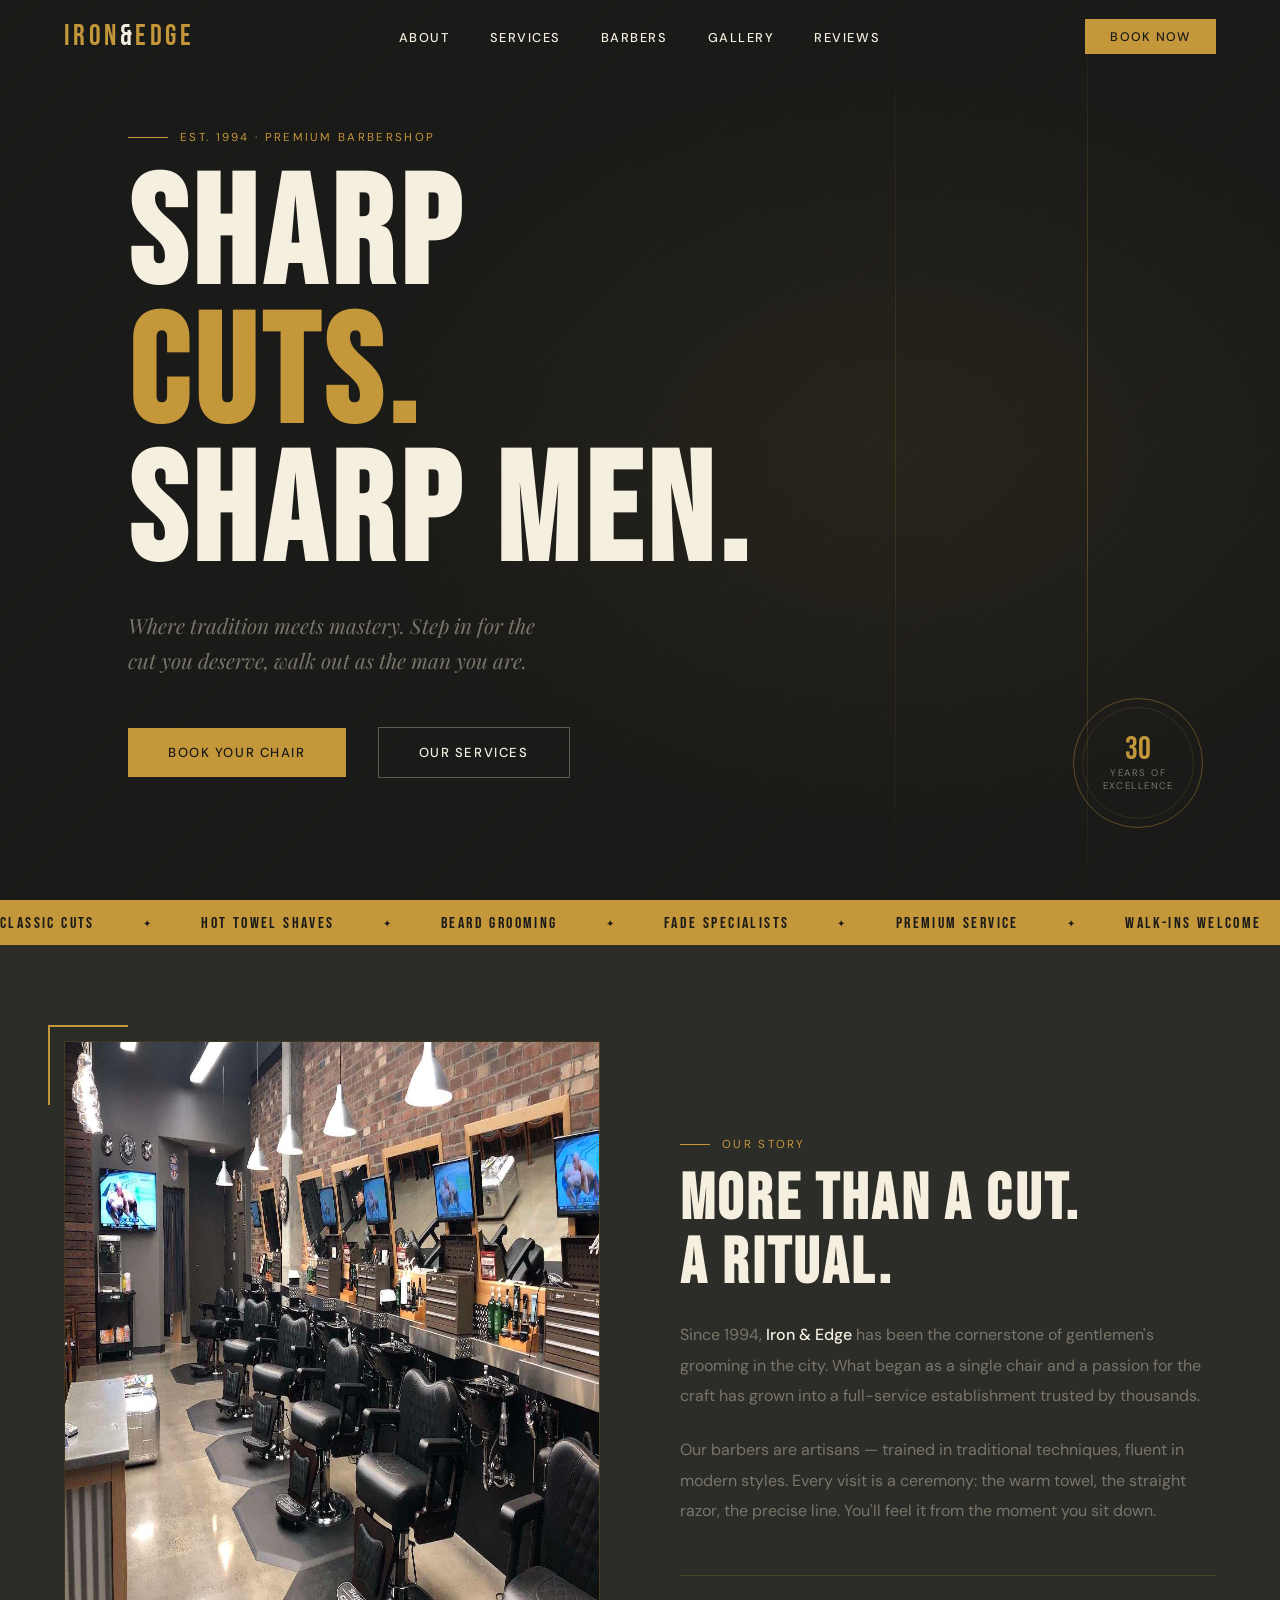
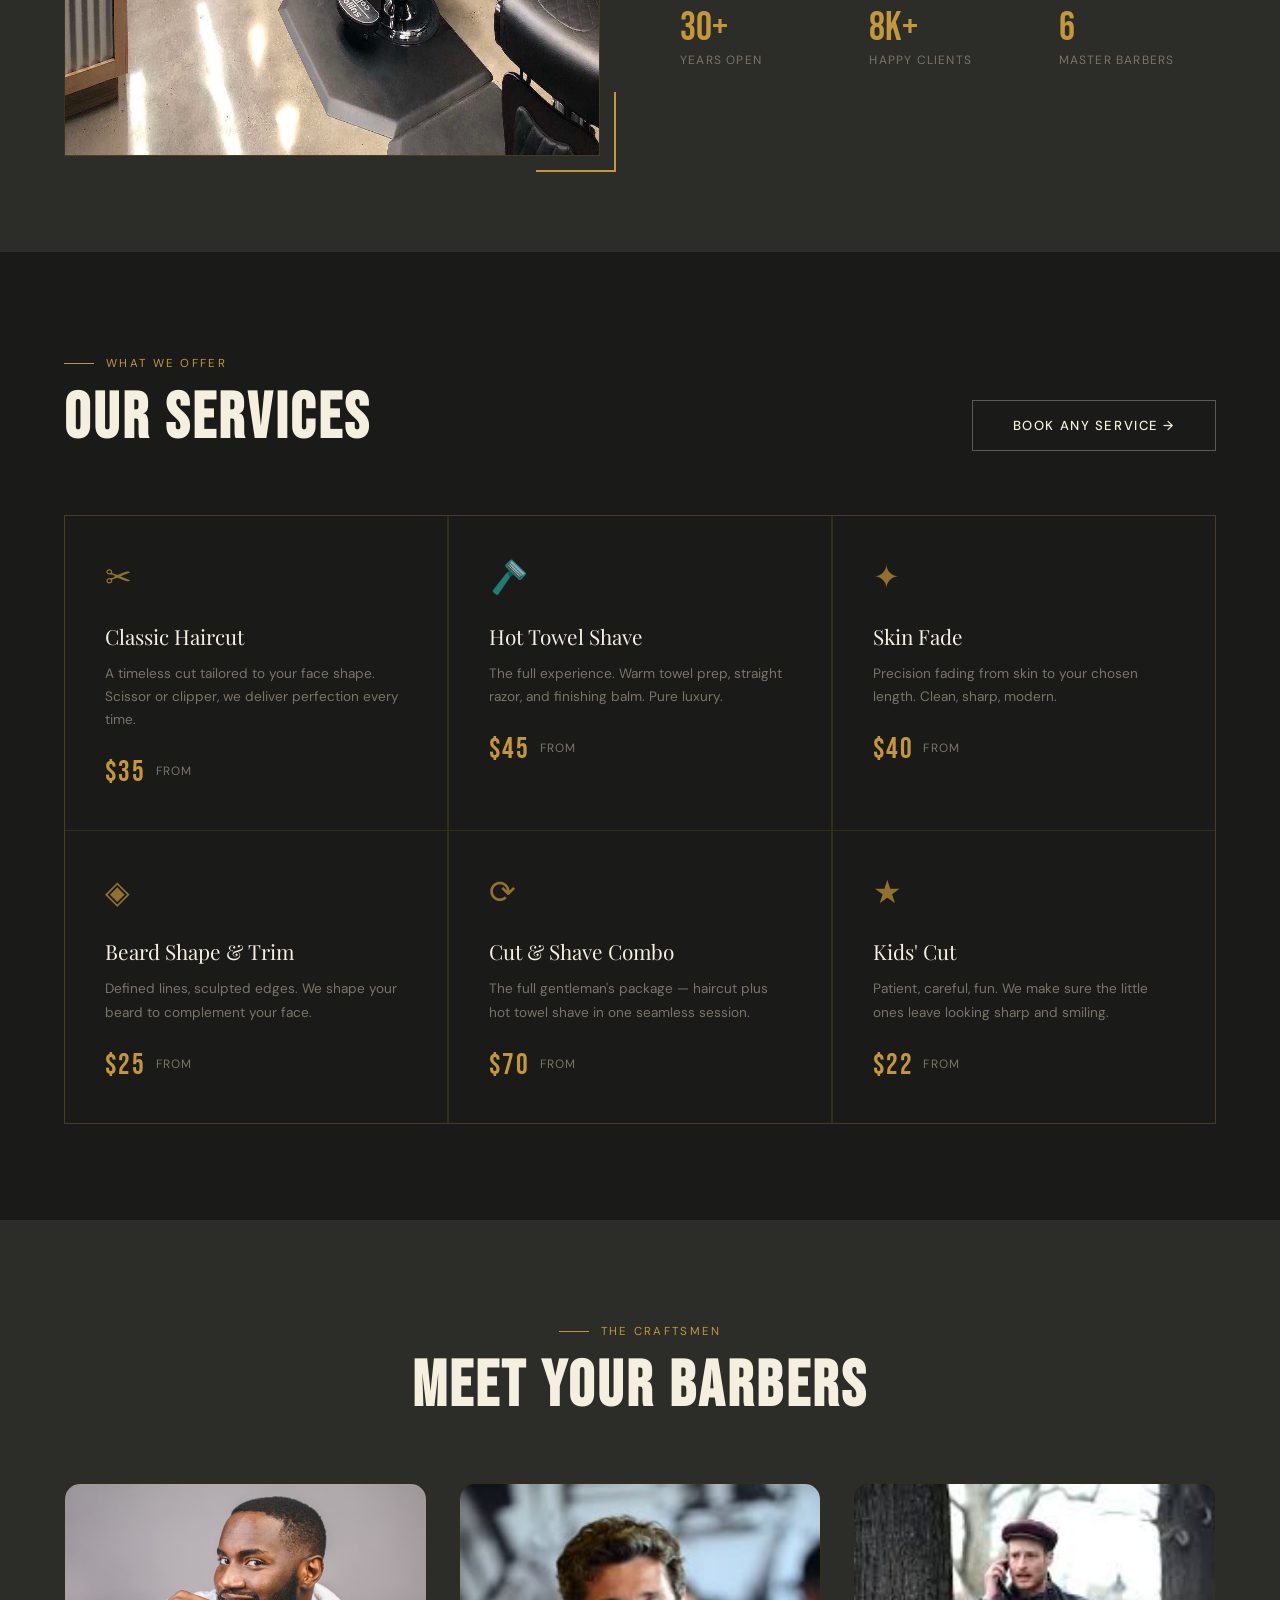
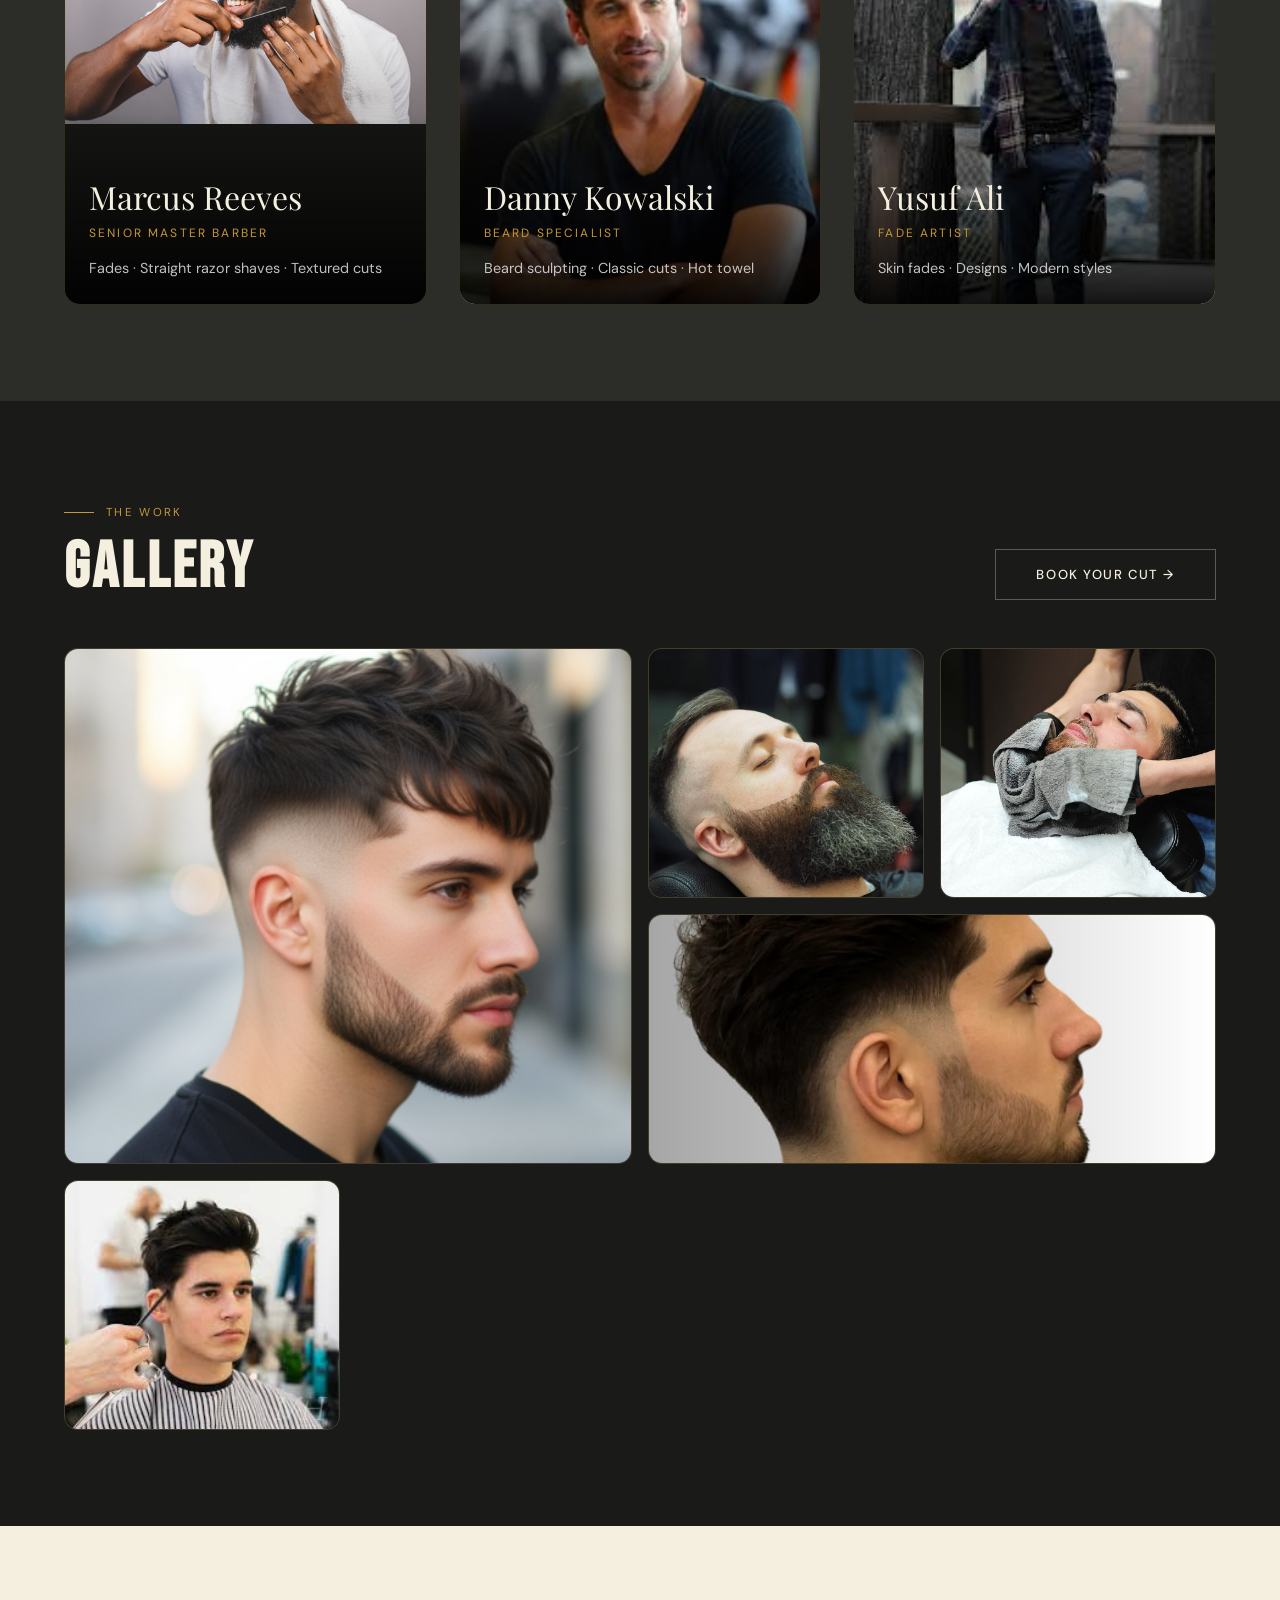
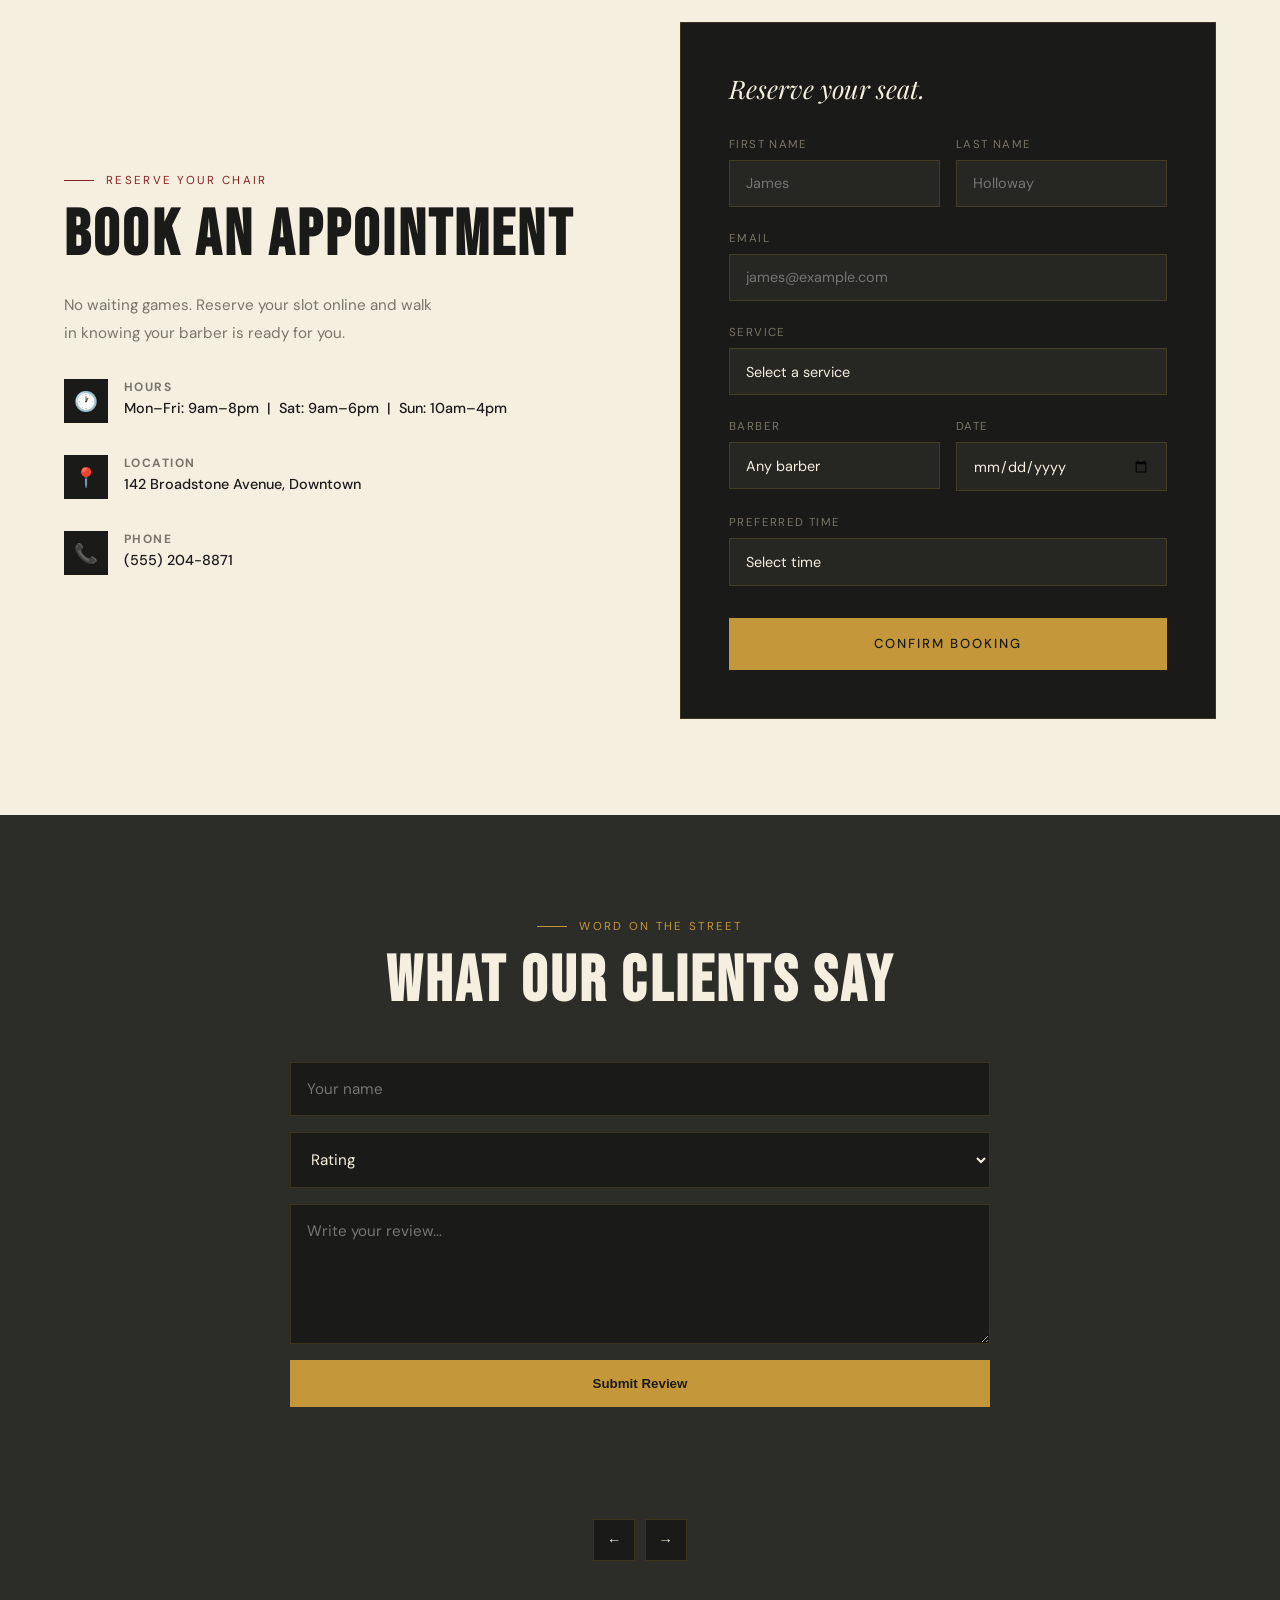
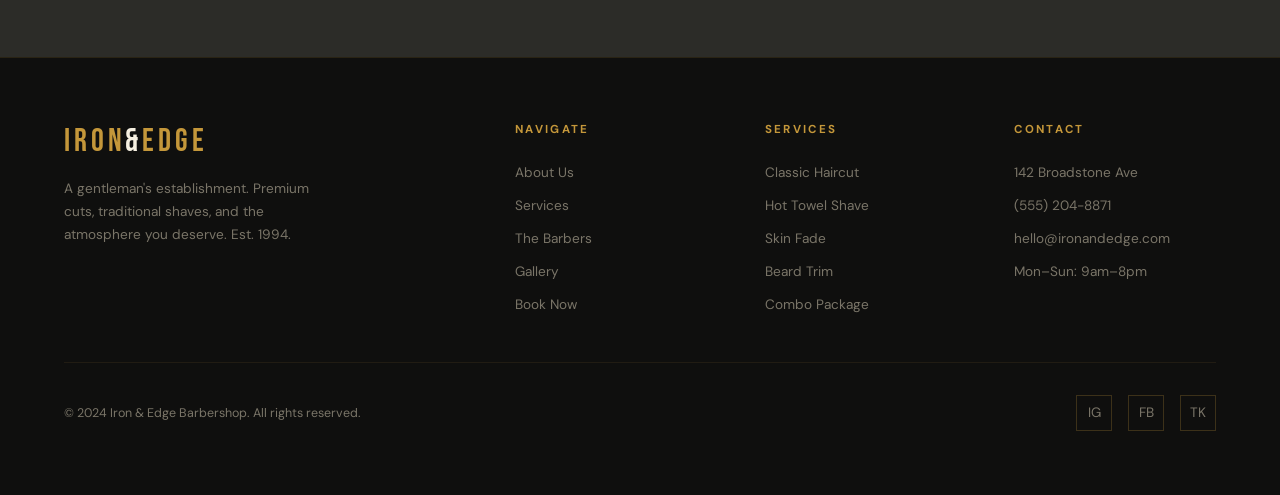
==== commit bc5abe41: "Fix classic taper image path case sensitivity for GitHub Pages" ====
--- a/index.html
+++ b/index.html
@@ -1154,7 +1154,7 @@
     </div>
     <div class="gallery-item">
       <div class="gallery-thumb">
-        <img src="images/Classic Taper.jpg" alt="Classic Taper" class="gallery-thumb-image" />
+        <img src="images/classic taper.jpg" alt="Classic Taper" class="gallery-thumb-image" />
       </div>
       <div class="gallery-caption">Classic Taper</div>
     </div>
@@ -1374,12 +1374,12 @@
   dateInput.setAttribute('min', today);
 
   // ─── Loaded from config.js (not on GitHub) ───
-  const APPS_SCRIPT_URL = (typeof CONFIG !== 'undefined' && CONFIG.APPS_SCRIPT_URL !== 'YOUR_GOOGLE_APPS_SCRIPT_URL_HERE')
+  const APPS_SCRIPT_URL = (typeof CONFIG !== 'undefined' && CONFIG.APPS_SCRIPT_URL && CONFIG.APPS_SCRIPT_URL !== 'YOUR_GOOGLE_APPS_SCRIPT_URL_HERE' && CONFIG.APPS_SCRIPT_URL !== 'PASTE_YOUR_APPS_SCRIPT_URL_HERE')
     ? CONFIG.APPS_SCRIPT_URL
-    : null;
-  const REVIEW_SCRIPT_URL = (typeof CONFIG !== 'undefined' && CONFIG.REVIEW_SCRIPT_URL !== 'YOUR_REVIEW_GOOGLE_APPS_SCRIPT_URL_HERE')
+    : 'https://script.google.com/macros/s/AKfycbz2U5e6QdoVi80QGdIJMtLaucYnkwd5N7lFL35JQLaqtxBy9gdbix1n1dWkZCKYZJr4Eg/exec';
+  const REVIEW_SCRIPT_URL = (typeof CONFIG !== 'undefined' && CONFIG.REVIEW_SCRIPT_URL && CONFIG.REVIEW_SCRIPT_URL !== 'YOUR_REVIEW_GOOGLE_APPS_SCRIPT_URL_HERE')
     ? CONFIG.REVIEW_SCRIPT_URL
-    : null;
+    : 'https://script.google.com/macros/s/AKfycbz7i7AgVkV2n5yGZblwVXoRgo1JNUjHvPHhylypcRO_jka8g9OJmqogYi9JwCUqBeAhMw/exec';
 
   async function handleBooking() {
     const fname    = document.getElementById('fname').value.trim();
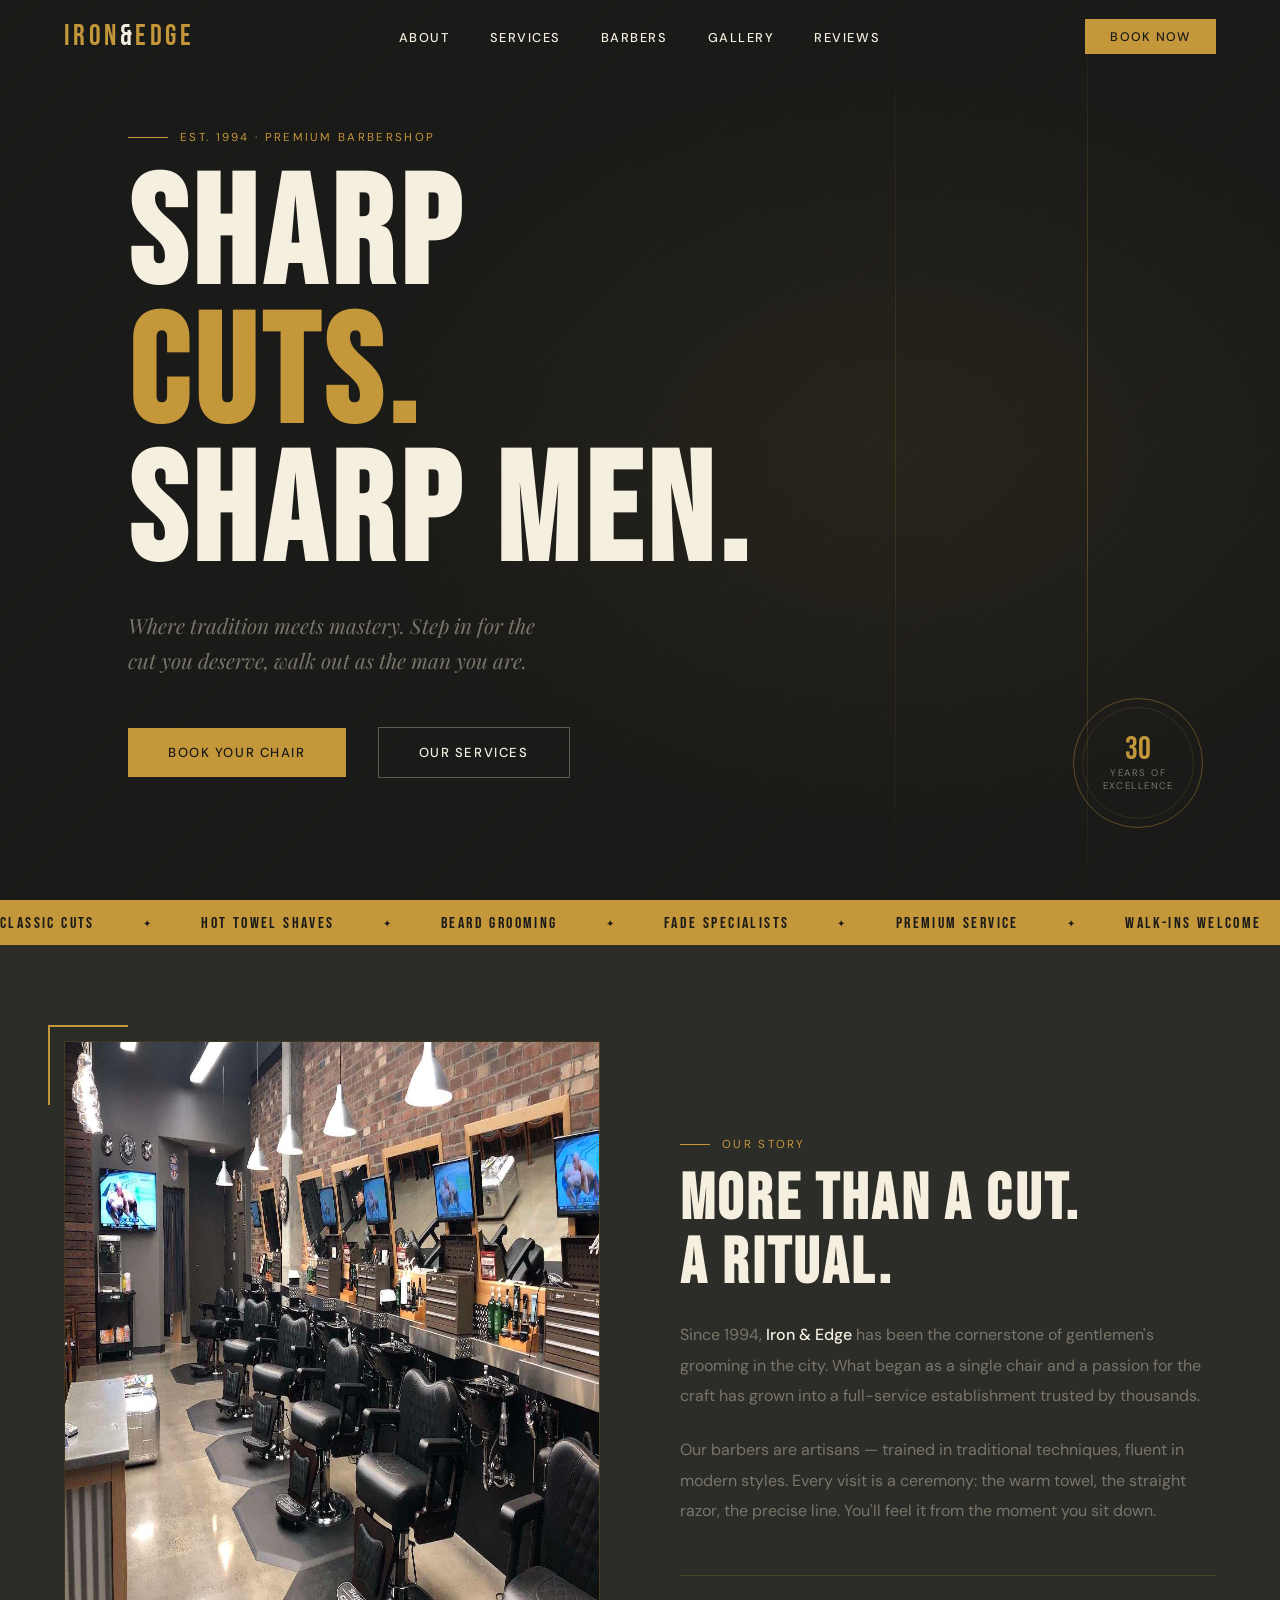
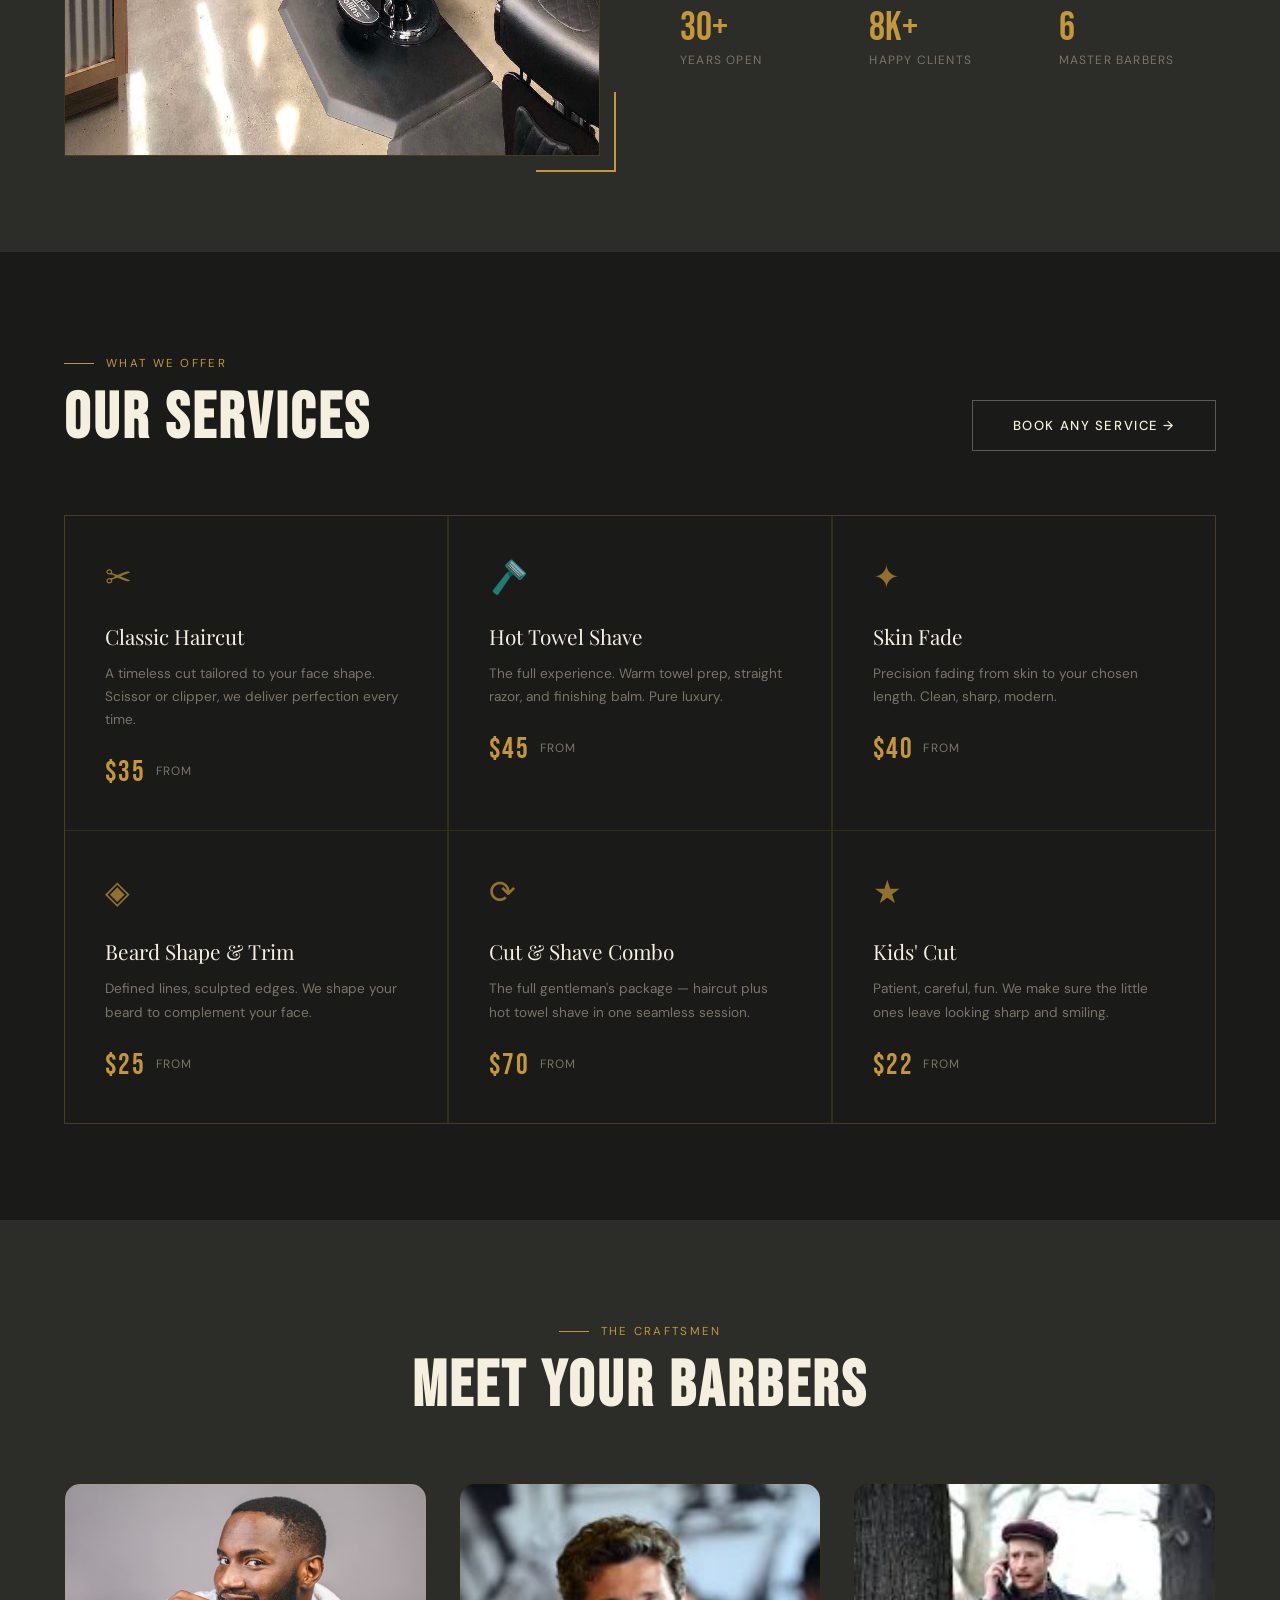
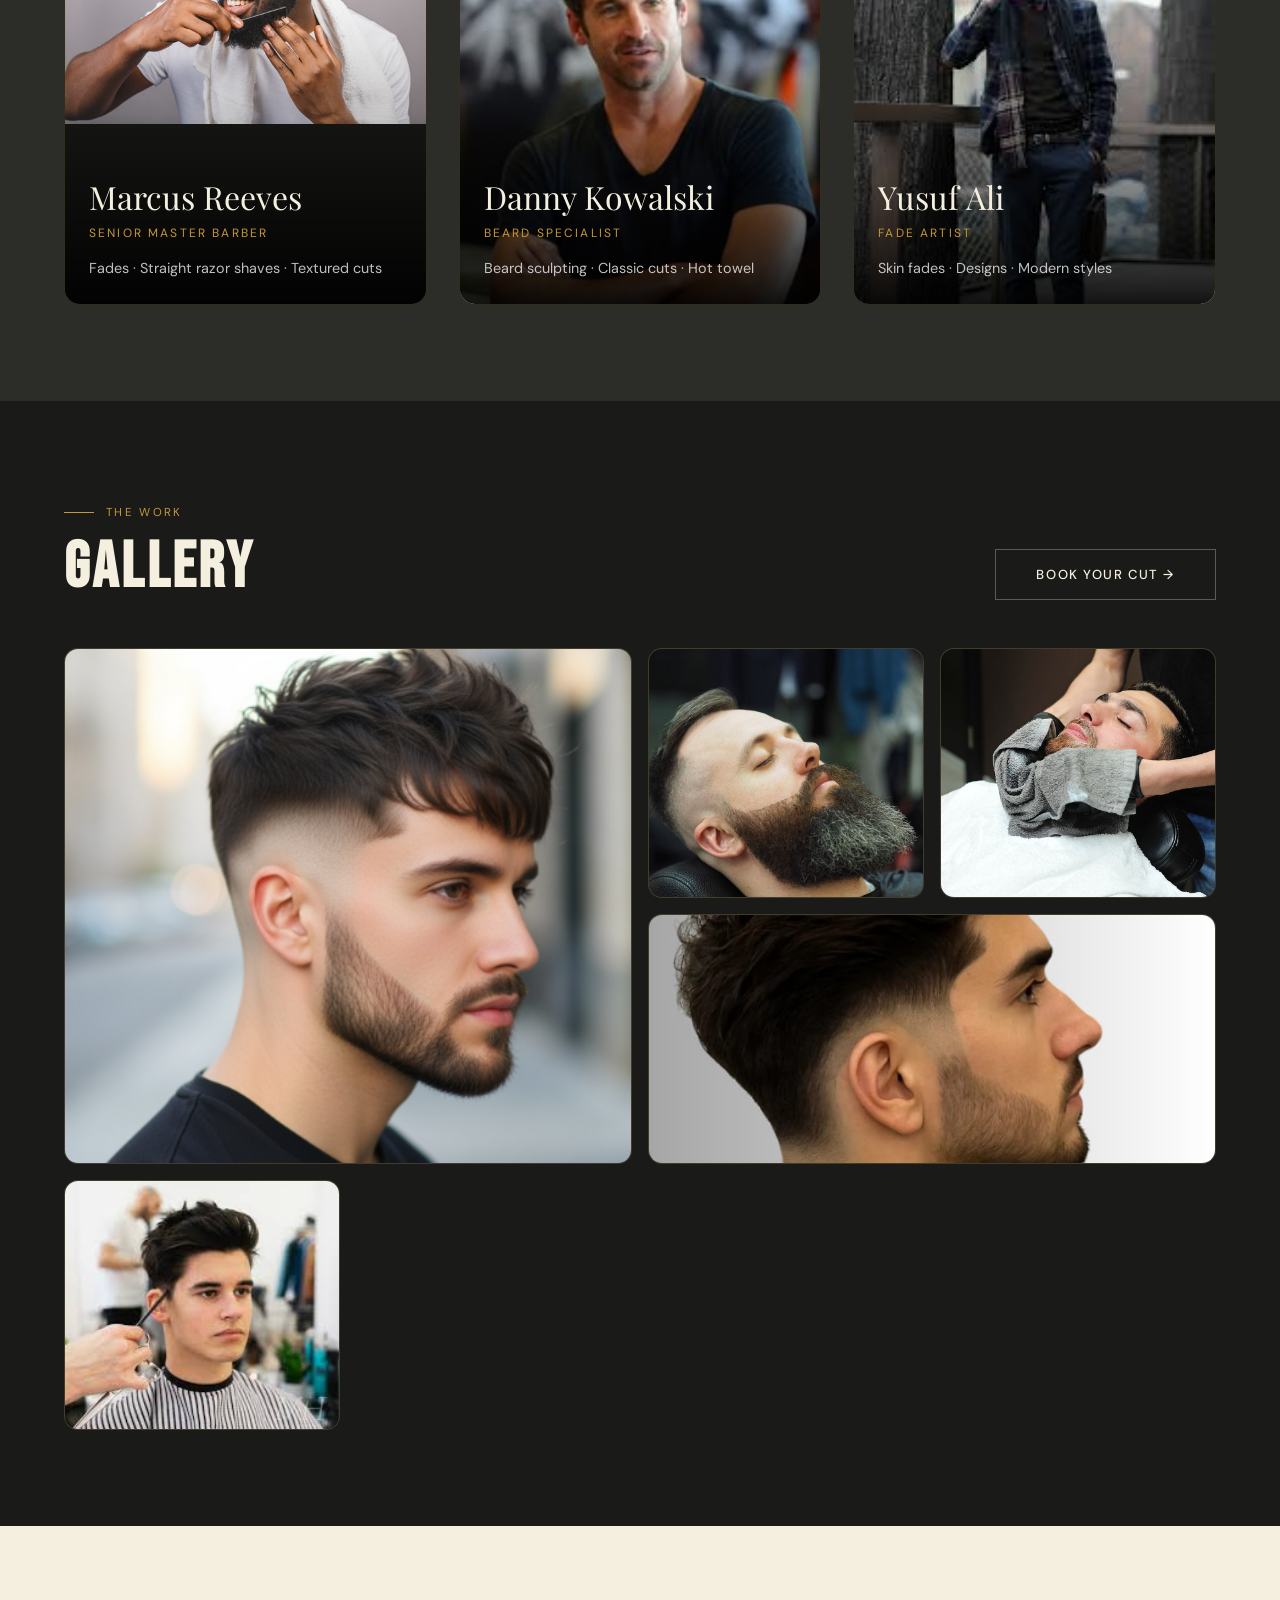
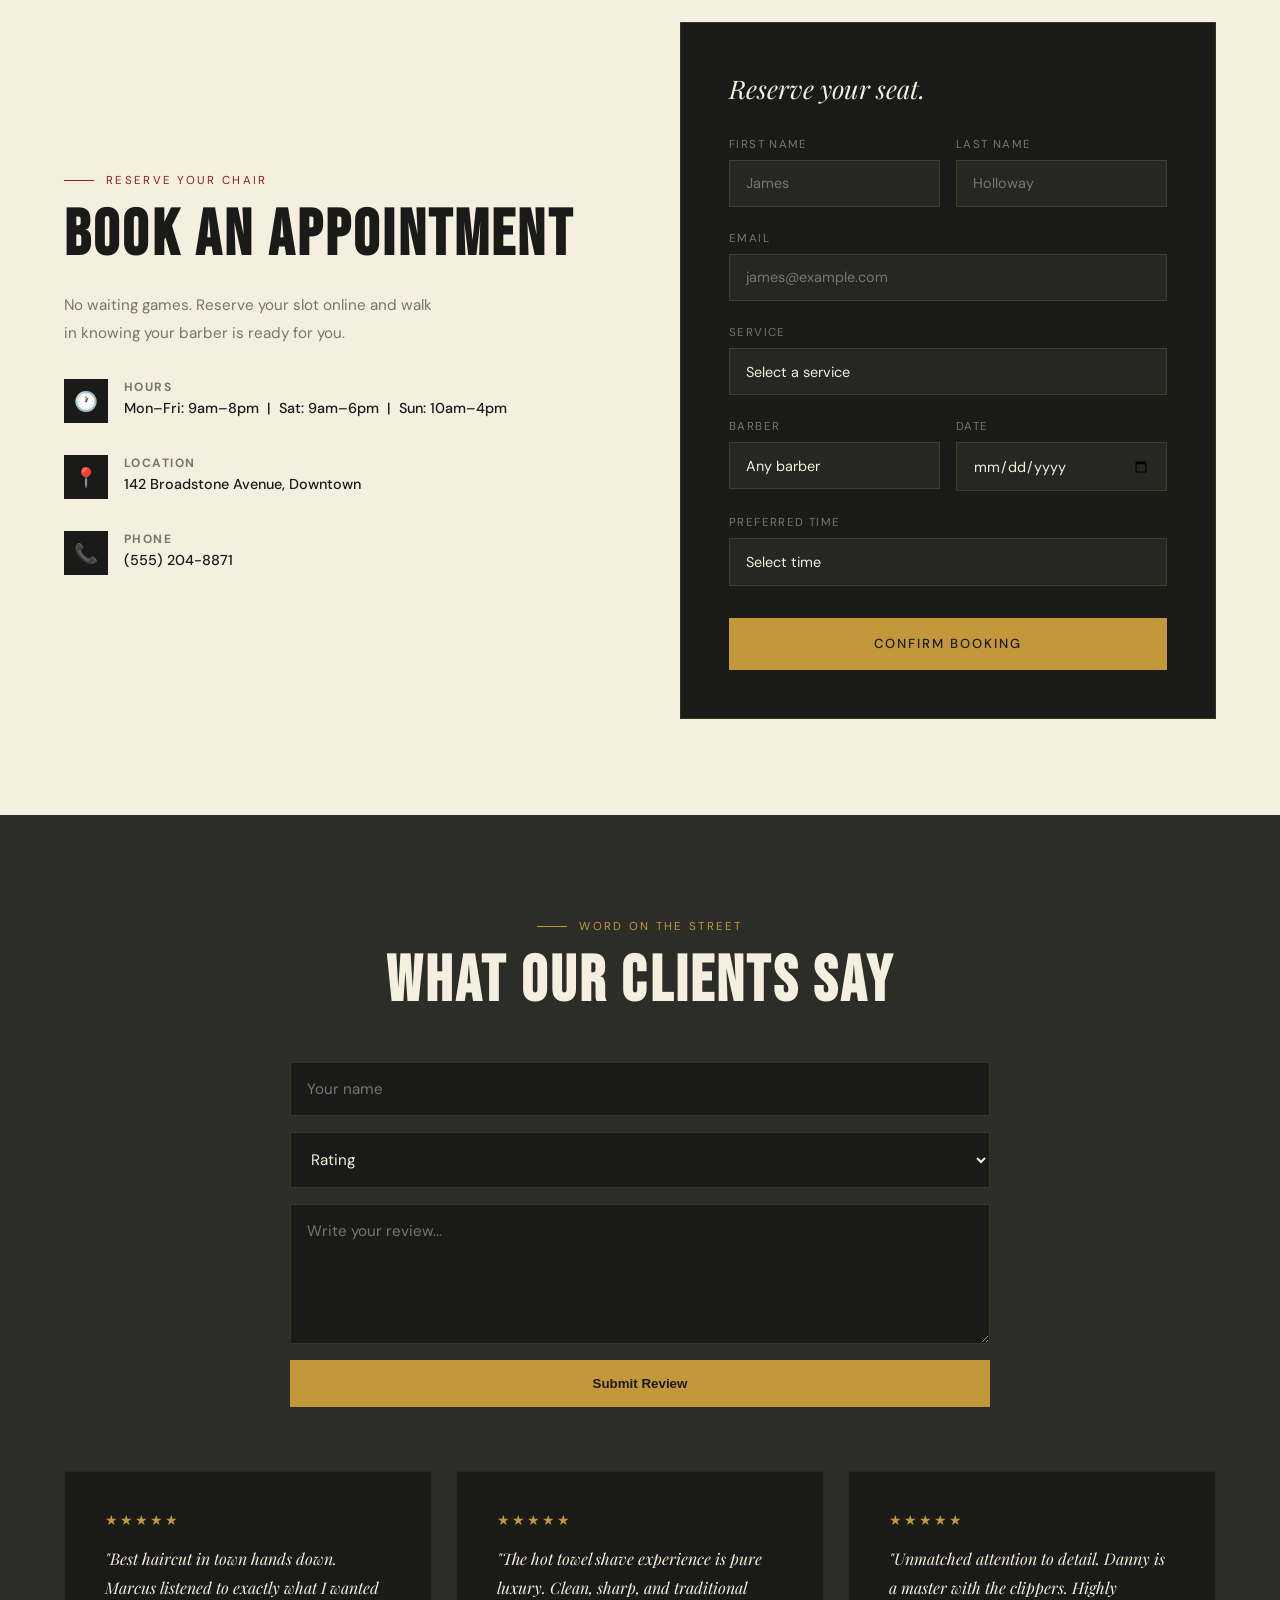
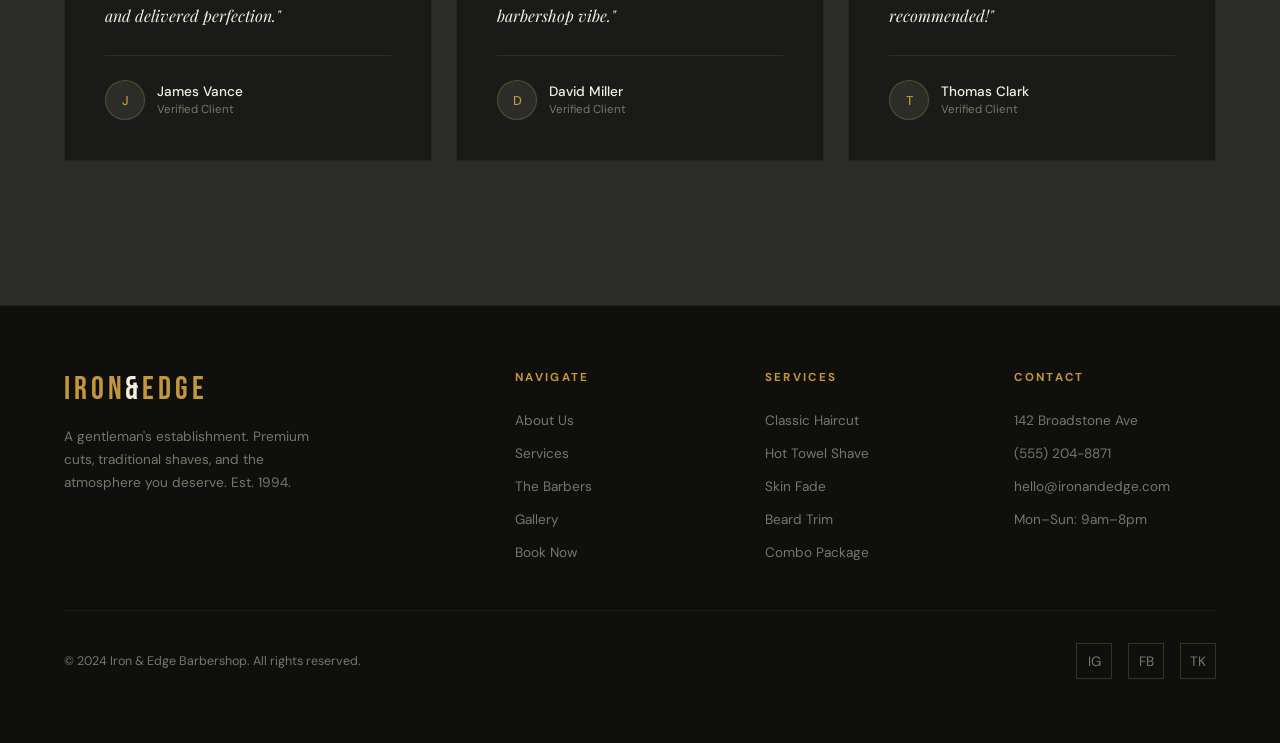
==== commit 1ae54793: "Refactor codebase into modular HTML, CSS, JS files & enhance review system" ====
--- a/index.html
+++ b/index.html
@@ -7,909 +7,7 @@
 <link href="https://fonts.googleapis.com/css2?family=Bebas+Neue&family=Playfair+Display:ital,wght@0,400;0,700;1,400&family=DM+Sans:wght@300;400;500&display=swap" rel="stylesheet" />
 <!-- ⚠️ config.js is in .gitignore — contains your private URL & settings -->
 <script src="config.js"></script>
-<style>
-  *, *::before, *::after { box-sizing: border-box; margin: 0; padding: 0; }
-
-  :root {
-    --cream: #F5EFE0;
-    --cream-dark: #EAE0C8;
-    --charcoal: #1A1A18;
-    --charcoal-mid: #2C2C28;
-    --gold: #C4973A;
-    --gold-light: #DDB95A;
-    --red: #8B2020;
-    --white: #FEFCF7;
-    --text-muted: #7A7568;
-    --ff-display: 'Bebas Neue', sans-serif;
-    --ff-serif: 'Playfair Display', serif;
-    --ff-body: 'DM Sans', sans-serif;
-  }
-
-  html { scroll-behavior: smooth; }
-
-  body {
-    font-family: var(--ff-body);
-    background: var(--charcoal);
-    color: var(--cream);
-    overflow-x: hidden;
-  }
-
-  /* ─── SCROLLBAR ─── */
-  ::-webkit-scrollbar { width: 6px; }
-  ::-webkit-scrollbar-track { background: var(--charcoal); }
-  ::-webkit-scrollbar-thumb { background: var(--gold); border-radius: 3px; }
-
-  /* ─── NAV ─── */
-  nav {
-    position: fixed; top: 0; left: 0; right: 0; z-index: 100;
-    display: flex; align-items: center; justify-content: space-between;
-    padding: 1.2rem 4rem;
-    background: transparent;
-    transition: background 0.4s, padding 0.4s;
-  }
-  nav.scrolled {
-    background: rgba(26,26,24,0.96);
-    backdrop-filter: blur(8px);
-    padding: 0.8rem 4rem;
-    border-bottom: 1px solid rgba(196,151,58,0.2);
-  }
-  .nav-logo {
-    font-family: var(--ff-display);
-    font-size: 1.8rem;
-    letter-spacing: 0.12em;
-    color: var(--gold);
-    text-decoration: none;
-  }
-  .nav-logo span { color: var(--cream); }
-  .nav-links { display: flex; gap: 2.5rem; list-style: none; }
-  .nav-links a {
-    font-size: 0.8rem; font-weight: 500; letter-spacing: 0.12em;
-    text-transform: uppercase; color: var(--cream);
-    text-decoration: none; position: relative;
-    transition: color 0.3s;
-  }
-  .nav-links a::after {
-    content: ''; position: absolute; bottom: -3px; left: 0;
-    width: 0; height: 1px; background: var(--gold);
-    transition: width 0.3s;
-  }
-  .nav-links a:hover { color: var(--gold); }
-  .nav-links a:hover::after { width: 100%; }
-  .nav-cta {
-    background: var(--gold); color: var(--charcoal);
-    border: none; padding: 0.6rem 1.6rem;
-    font-family: var(--ff-body); font-size: 0.78rem;
-    font-weight: 500; letter-spacing: 0.1em; text-transform: uppercase;
-    cursor: pointer; transition: background 0.3s, transform 0.2s;
-  }
-  .nav-cta:hover { background: var(--gold-light); transform: translateY(-1px); }
-
-  .hamburger {
-    display: none; flex-direction: column; gap: 5px;
-    background: none; border: none; cursor: pointer; padding: 4px;
-  }
-  .hamburger span {
-    display: block; width: 24px; height: 2px;
-    background: var(--cream); transition: all 0.3s;
-  }
-
-  /* ─── HERO ─── */
-  #hero {
-    min-height: 100vh;
-    display: flex; align-items: center;
-    position: relative; overflow: hidden;
-    background: var(--charcoal);
-  }
-  .hero-bg {
-    position: absolute; inset: 0;
-    background: 
-      radial-gradient(ellipse 60% 60% at 70% 50%, rgba(196,151,58,0.08) 0%, transparent 70%),
-      repeating-linear-gradient(
-        -45deg,
-        transparent 0px,
-        transparent 40px,
-        rgba(196,151,58,0.025) 40px,
-        rgba(196,151,58,0.025) 41px
-      );
-  }
-  .hero-stripe {
-    position: absolute; top: 0; right: 15%; bottom: 0; width: 1px;
-    background: linear-gradient(to bottom, transparent, rgba(196,151,58,0.4), transparent);
-  }
-  .hero-stripe:nth-child(2) { right: 30%; opacity: 0.4; }
-  .hero-content {
-    position: relative; z-index: 2;
-    padding: 0 4rem; max-width: 800px;
-    animation: fadeInUp 1s ease both;
-  }
-  .hero-tag {
-    display: inline-flex; align-items: center; gap: 0.75rem;
-    font-size: 0.72rem; letter-spacing: 0.2em; text-transform: uppercase;
-    color: var(--gold); margin-bottom: 1.5rem;
-  }
-  .hero-tag::before {
-    content: ''; display: block; width: 40px; height: 1px; background: var(--gold);
-  }
-  .hero-title {
-    font-family: var(--ff-display);
-    font-size: clamp(5rem, 12vw, 10rem);
-    line-height: 0.9;
-    letter-spacing: 0.04em;
-    color: var(--cream);
-    margin-bottom: 1.5rem;
-  }
-  .hero-title .accent { color: var(--gold); display: block; }
-  .hero-sub {
-    font-family: var(--ff-serif);
-    font-style: italic;
-    font-size: clamp(1rem, 2vw, 1.3rem);
-    color: var(--text-muted);
-    max-width: 420px;
-    line-height: 1.7;
-    margin-bottom: 3rem;
-  }
-  .hero-actions { display: flex; align-items: center; gap: 2rem; }
-  .btn-primary {
-    background: var(--gold); color: var(--charcoal);
-    border: none; padding: 1rem 2.5rem;
-    font-family: var(--ff-body); font-size: 0.82rem;
-    font-weight: 500; letter-spacing: 0.12em; text-transform: uppercase;
-    cursor: pointer; transition: all 0.3s; text-decoration: none;
-    display: inline-block;
-  }
-  .btn-primary:hover { background: var(--gold-light); transform: translateY(-2px); }
-  .btn-ghost {
-    background: none; color: var(--cream); border: 1px solid rgba(245,239,224,0.3);
-    padding: 1rem 2.5rem;
-    font-family: var(--ff-body); font-size: 0.82rem;
-    font-weight: 500; letter-spacing: 0.12em; text-transform: uppercase;
-    cursor: pointer; transition: all 0.3s; text-decoration: none;
-    display: inline-block;
-  }
-  .btn-ghost:hover { border-color: var(--gold); color: var(--gold); }
-
-  .hero-badge {
-    position: absolute; right: 6%; bottom: 8%;
-    width: 130px; height: 130px;
-    border: 1px solid rgba(196,151,58,0.4);
-    border-radius: 50%;
-    display: flex; flex-direction: column;
-    align-items: center; justify-content: center;
-    text-align: center; gap: 4px;
-    animation: spin 20s linear infinite;
-  }
-  .hero-badge-inner {
-    position: absolute; inset: 8px;
-    border: 1px solid rgba(196,151,58,0.15);
-    border-radius: 50%;
-    display: flex; flex-direction: column;
-    align-items: center; justify-content: center;
-    animation: spin 20s linear infinite reverse;
-  }
-  .hero-badge-inner .num {
-    font-family: var(--ff-display);
-    font-size: 2rem; color: var(--gold); line-height: 1;
-  }
-  .hero-badge-inner .yrs {
-    font-size: 0.6rem; letter-spacing: 0.15em;
-    text-transform: uppercase; color: var(--text-muted);
-  }
-  @keyframes spin { to { transform: rotate(360deg); } }
-  @keyframes fadeInUp {
-    from { opacity: 0; transform: translateY(30px); }
-    to { opacity: 1; transform: translateY(0); }
-  }
-
-  /* ─── MARQUEE ─── */
-  .marquee-wrap {
-    background: var(--gold);
-    padding: 0.75rem 0;
-    overflow: hidden;
-    white-space: nowrap;
-  }
-  .marquee-track {
-    display: inline-flex; gap: 3rem;
-    animation: marquee 18s linear infinite;
-  }
-  .marquee-item {
-    font-family: var(--ff-display);
-    font-size: 1rem; letter-spacing: 0.15em;
-    color: var(--charcoal);
-    display: flex; align-items: center; gap: 3rem;
-  }
-  .marquee-item::after { content: '✦'; font-size: 0.6rem; }
-  @keyframes marquee { to { transform: translateX(-50%); } }
-
-  /* ─── SECTION COMMONS ─── */
-  section { padding: 6rem 4rem; }
-  .section-tag {
-    display: inline-flex; align-items: center; gap: 0.75rem;
-    font-size: 0.72rem; letter-spacing: 0.2em; text-transform: uppercase;
-    color: var(--gold); margin-bottom: 1rem;
-  }
-  .section-tag::before { content: ''; display: block; width: 30px; height: 1px; background: var(--gold); }
-  .section-title {
-    font-family: var(--ff-display);
-    font-size: clamp(2.5rem, 5vw, 4.5rem);
-    letter-spacing: 0.05em;
-    color: var(--cream);
-    line-height: 1;
-  }
-
-  /* ─── ABOUT ─── */
-  #about { background: var(--charcoal-mid); }
-  .about-grid {
-    display: grid;
-    grid-template-columns: 1fr 1fr;
-    gap: 5rem; align-items: center;
-    max-width: 1200px; margin: 0 auto;
-  }
-  .about-img-frame {
-    position: relative;
-  }
-  .about-img-placeholder {
-    width: 100%; aspect-ratio: 3/4;
-    background: linear-gradient(135deg, #2C2C28 0%, #1A1A18 100%);
-    border: 1px solid rgba(196,151,58,0.2);
-    display: flex; align-items: center; justify-content: center;
-    position: relative; overflow: hidden;
-  }
-  .about-img-placeholder::before {
-    content: '✂';
-    font-size: 8rem; color: rgba(196,151,58,0.08);
-  }
-  .about-img-placeholder::after {
-    content: '';
-    position: absolute; inset: 0;
-    background: repeating-linear-gradient(
-      90deg,
-      transparent 0px, transparent 80px,
-      rgba(196,151,58,0.02) 80px, rgba(196,151,58,0.02) 81px
-    );
-  }
-  .about-corner {
-    position: absolute; bottom: -16px; right: -16px;
-    width: 80px; height: 80px;
-    border-right: 2px solid var(--gold);
-    border-bottom: 2px solid var(--gold);
-  }
-  .about-corner-tl {
-    position: absolute; top: -16px; left: -16px;
-    width: 80px; height: 80px;
-    border-left: 2px solid var(--gold);
-    border-top: 2px solid var(--gold);
-  }
-  .about-text p {
-    font-size: 1rem; line-height: 1.9;
-    color: var(--text-muted); margin-bottom: 1.5rem;
-  }
-  .about-text p strong { color: var(--cream); font-weight: 500; }
-  .about-stats {
-    display: grid; grid-template-columns: repeat(3,1fr);
-    gap: 2rem; margin-top: 3rem;
-    border-top: 1px solid rgba(196,151,58,0.2);
-    padding-top: 2rem;
-  }
-  .stat-num {
-    font-family: var(--ff-display);
-    font-size: 2.5rem; color: var(--gold); line-height: 1;
-  }
-  .stat-label {
-    font-size: 0.75rem; letter-spacing: 0.1em;
-    text-transform: uppercase; color: var(--text-muted);
-    margin-top: 4px;
-  }
-
-  /* ─── SERVICES ─── */
-  #services { background: var(--charcoal); }
-  .services-header {
-    max-width: 1200px; margin: 0 auto 4rem;
-    display: flex; justify-content: space-between; align-items: flex-end;
-  }
-  .services-grid {
-    max-width: 1200px; margin: 0 auto;
-    display: grid; grid-template-columns: repeat(3, 1fr);
-    gap: 1.5px; background: rgba(196,151,58,0.15);
-    border: 1px solid rgba(196,151,58,0.15);
-  }
-  .service-card {
-    background: var(--charcoal);
-    padding: 2.5rem; position: relative;
-    transition: background 0.4s;
-    cursor: default; overflow: hidden;
-  }
-  .service-card::before {
-    content: '';
-    position: absolute; top: 0; left: 0; right: 0;
-    height: 2px; background: var(--gold);
-    transform: scaleX(0); transform-origin: left;
-    transition: transform 0.4s;
-  }
-  .service-card:hover { background: var(--charcoal-mid); }
-  .service-card:hover::before { transform: scaleX(1); }
-  .service-icon {
-    font-size: 2rem; margin-bottom: 1.5rem;
-    display: block; color: var(--gold);
-    opacity: 0.7;
-  }
-  .service-name {
-    font-family: var(--ff-serif);
-    font-size: 1.3rem; color: var(--cream);
-    margin-bottom: 0.75rem;
-  }
-  .service-desc {
-    font-size: 0.85rem; line-height: 1.7;
-    color: var(--text-muted); margin-bottom: 1.5rem;
-  }
-  .service-price {
-    font-family: var(--ff-display);
-    font-size: 1.8rem; color: var(--gold);
-    letter-spacing: 0.05em;
-  }
-  .service-price span {
-    font-family: var(--ff-body);
-    font-size: 0.75rem; letter-spacing: 0.1em;
-    text-transform: uppercase; color: var(--text-muted);
-    margin-left: 4px; vertical-align: middle;
-  }
-
-/* ─── BARBERS ─── */
-#team {
-  background: var(--charcoal-mid);
-}
-
-.team-header {
-  max-width: 1200px;
-  margin: 0 auto 4rem;
-  text-align: center;
-}
-
-.team-grid {
-  max-width: 1200px;
-  margin: 0 auto;
-
-  display: grid;
-  grid-template-columns: repeat(3, 1fr);
-  gap: 2rem;
-}
-
-.barber-card {
-  background: var(--charcoal);
-  border-radius: 16px;
-  overflow: hidden;
-  border: 1px solid rgba(196,151,58,0.15);
-
-  transition: transform 0.4s ease,
-              border-color 0.4s ease;
-}
-
-.barber-card:hover {
-  transform: translateY(-8px);
-  border-color: rgba(196,151,58,0.4);
-}
-
-.barber-photo {
-  position: relative;
-  width: 100%;
-  height: 420px;
-  overflow: hidden;
-}
-
-.barber-photo img {
-  width: 100%;
-  height: 100%;
-  object-fit: cover;
-  display: block;
-
-  transition: transform 0.5s ease;
-}
-
-.barber-card:hover .barber-photo img {
-  transform: scale(1.08);
-}
-
-.barber-overlay {
-  position: absolute;
-  inset: 0;
-
-  background: linear-gradient(
-    to top,
-    rgba(0,0,0,0.92) 0%,
-    rgba(0,0,0,0.2) 45%,
-    transparent 75%
-  );
-
-  display: flex;
-  flex-direction: column;
-  justify-content: flex-end;
-
-  padding: 1.5rem;
-}
-
-.barber-name {
-  font-family: var(--ff-serif);
-  font-size: 2rem;
-  color: var(--cream);
-}
-
-.barber-role {
-  font-size: 0.75rem;
-  letter-spacing: 0.18em;
-  text-transform: uppercase;
-  color: var(--gold);
-
-  margin-top: 0.4rem;
-}
-
-.barber-specialty {
-  font-size: 0.9rem;
-  color: rgba(255,255,255,0.75);
-
-  margin-top: 1rem;
-  line-height: 1.6;
-}
-
-/* Tablet */
-@media (max-width: 1024px) {
-  .team-grid {
-    grid-template-columns: repeat(2, 1fr);
-  }
-}
-
-/* Mobile */
-@media (max-width: 768px) {
-
-  .team-grid {
-    grid-template-columns: 1fr;
-  }
-
-  .barber-photo {
-    height: 380px;
-  }
-}
-
-/* ─── GALLERY ─── */
-#gallery {
-  background: var(--charcoal);
-}
-
-.gallery-header {
-  max-width: 1200px;
-  margin: 0 auto 3rem;
-  display: flex;
-  justify-content: space-between;
-  align-items: flex-end;
-}
-
-.gallery-grid {
-  max-width: 1200px;
-  margin: 0 auto;
-
-  display: grid;
-  grid-template-columns: repeat(4, 1fr);
-  grid-auto-rows: 250px;
-  gap: 1rem;
-}
-
-.gallery-item {
-  position: relative;
-  overflow: hidden;
-  border-radius: 14px;
-  background: var(--charcoal-mid);
-  border: 1px solid rgba(196,151,58,0.15);
-  cursor: pointer;
-}
-
-/* Large featured image */
-.gallery-item:nth-child(1) {
-  grid-column: span 2;
-  grid-row: span 2;
-}
-
-/* Wide image */
-.gallery-item:nth-child(4) {
-  grid-column: span 2;
-}
-
-.gallery-thumb {
-  width: 100%;
-  height: 100%;
-  overflow: hidden;
-}
-
-.gallery-thumb-image {
-  width: 100%;
-  height: 100%;
-  object-fit: cover;
-  display: block;
-
-  transition: transform 0.5s ease;
-}
-
-.gallery-item:hover .gallery-thumb-image {
-  transform: scale(1.08);
-}
-
-.gallery-caption {
-  position: absolute;
-  left: 0;
-  right: 0;
-  bottom: 0;
-
-  padding: 1rem;
-
-  background: linear-gradient(
-    to top,
-    rgba(0,0,0,0.85),
-    transparent
-  );
-
-  font-size: 0.75rem;
-  letter-spacing: 0.12em;
-  text-transform: uppercase;
-  color: var(--cream);
-
-  opacity: 0;
-  transition: opacity 0.3s ease;
-}
-
-.gallery-item:hover .gallery-caption {
-  opacity: 1;
-}
-
-/* Mobile */
-@media (max-width: 768px) {
-
-  .gallery-grid {
-    grid-template-columns: repeat(2, 1fr);
-    grid-auto-rows: 180px;
-  }
-
-  .gallery-item:nth-child(1) {
-    grid-column: span 2;
-    grid-row: span 2;
-  }
-
-  .gallery-item:nth-child(4) {
-    grid-column: span 2;
-  }
-}
-
-  /* ─── BOOKING ─── */
-  #booking {
-    background: var(--cream);
-    color: var(--charcoal);
-  }
-  .booking-wrap {
-    max-width: 1200px; margin: 0 auto;
-    display: grid; grid-template-columns: 1fr 1fr; gap: 5rem; align-items: center;
-  }
-  .booking-info .section-tag { color: var(--red); }
-  .booking-info .section-tag::before { background: var(--red); }
-  .booking-info .section-title { color: var(--charcoal); }
-  .booking-detail {
-    display: flex; align-items: flex-start; gap: 1rem;
-    margin-top: 2rem;
-  }
-  .booking-detail-icon {
-    width: 44px; height: 44px; background: var(--charcoal);
-    display: flex; align-items: center; justify-content: center;
-    flex-shrink: 0; font-size: 1.2rem;
-  }
-  .booking-detail-text h4 {
-    font-size: 0.75rem; letter-spacing: 0.12em;
-    text-transform: uppercase; color: var(--text-muted);
-    margin-bottom: 4px;
-  }
-  .booking-detail-text p { font-size: 0.9rem; color: var(--charcoal); font-weight: 500; }
-
-  .booking-form {
-    background: var(--charcoal);
-    padding: 3rem; border: 1px solid rgba(196,151,58,0.2);
-  }
-  .form-title {
-    font-family: var(--ff-serif);
-    font-size: 1.6rem; color: var(--cream);
-    margin-bottom: 2rem; font-style: italic;
-  }
-  .form-group { margin-bottom: 1.5rem; }
-  .form-group label {
-    display: block; font-size: 0.72rem;
-    letter-spacing: 0.12em; text-transform: uppercase;
-    color: var(--text-muted); margin-bottom: 0.5rem;
-  }
-  .form-group input,
-  .form-group select {
-    width: 100%; background: rgba(245,239,224,0.05);
-    border: 1px solid rgba(196,151,58,0.2);
-    color: var(--cream); padding: 0.85rem 1rem;
-    font-family: var(--ff-body); font-size: 0.9rem;
-    outline: none; transition: border-color 0.3s;
-    appearance: none;
-  }
-  .form-group input:focus,
-  .form-group select:focus { border-color: var(--gold); }
-  .form-group select option { background: var(--charcoal); }
-  .form-row { display: grid; grid-template-columns: 1fr 1fr; gap: 1rem; }
-  .form-submit {
-    width: 100%; background: var(--gold); color: var(--charcoal);
-    border: none; padding: 1.1rem;
-    font-family: var(--ff-body); font-size: 0.82rem;
-    font-weight: 500; letter-spacing: 0.15em; text-transform: uppercase;
-    cursor: pointer; transition: background 0.3s;
-    margin-top: 0.5rem;
-  }
-  .form-submit:hover { background: var(--gold-light); }
-
-  /* ─── TESTIMONIALS ─── */
-  #testimonials { background: var(--charcoal-mid); }
-  .testimonials-header {
-    max-width: 1200px; margin: 0 auto 4rem; text-align: center;
-  }
-  .testimonials-grid {
-    max-width: 1200px; margin: 0 auto;
-    display: grid; grid-template-columns: repeat(3, 1fr); gap: 1.5rem;
-  }
-  .testimonial-card {
-    background: var(--charcoal); padding: 2.5rem;
-    border: 1px solid rgba(196,151,58,0.1);
-    position: relative; transition: border-color 0.3s;
-  }
-  .testimonial-card:hover { border-color: rgba(196,151,58,0.35); }
-  .stars { color: var(--gold); font-size: 0.85rem; margin-bottom: 1rem; letter-spacing: 2px; }
-  .testimonial-text {
-    font-family: var(--ff-serif); font-style: italic;
-    font-size: 1rem; line-height: 1.8;
-    color: var(--cream); margin-bottom: 1.5rem;
-  }
-  .testimonial-author {
-    display: flex; align-items: center; gap: 0.75rem;
-    border-top: 1px solid rgba(196,151,58,0.15);
-    padding-top: 1.5rem;
-  }
-  .author-avatar {
-    width: 40px; height: 40px; border-radius: 50%;
-    background: var(--charcoal-mid);
-    border: 1px solid rgba(196,151,58,0.3);
-    display: flex; align-items: center; justify-content: center;
-    font-size: 0.8rem; font-weight: 500; color: var(--gold);
-  }
-  .author-name { font-size: 0.85rem; font-weight: 500; color: var(--cream); }
-  .author-since { font-size: 0.72rem; color: var(--text-muted); margin-top: 2px; }
-
-
-/* ─── REVIEW FORM ─── */
-
-.review-form {
-  max-width: 700px;
-  margin: 3rem auto;
-
-  display: flex;
-  flex-direction: column;
-  gap: 1rem;
-}
-
-.review-form input,
-.review-form select,
-.review-form textarea {
-
-  width: 100%;
-
-  background: var(--charcoal);
-
-  border: 1px solid rgba(196,151,58,0.2);
-
-  color: var(--cream);
-
-  padding: 1rem;
-
-  font-family: var(--ff-body);
-
-  font-size: 0.95rem;
-
-  outline: none;
-}
-
-.review-form textarea {
-  min-height: 140px;
-  resize: vertical;
-}
-
-.review-form button {
-
-  background: var(--gold);
-
-  color: var(--charcoal);
-
-  border: none;
-
-  padding: 1rem;
-
-  font-weight: 600;
-
-  cursor: pointer;
-
-  transition: 0.3s;
-}
-
-.review-form button:hover {
-  background: var(--gold-light);
-}
-@keyframes fadeIn {
-
-  from {
-    opacity: 0;
-    transform: translateY(10px);
-  }
-
-  to {
-    opacity: 1;
-    transform: translateY(0);
-  }
-}
-
-/* ─── PAGINATION ─── */
-
-.pagination {
-
-  display: flex;
-
-  justify-content: center;
-
-  align-items: center;
-
-  gap: 0.6rem;
-
-  margin-top: 3rem;
-
-  flex-wrap: wrap;
-}
-
-.pagination button {
-
-  min-width: 42px;
-
-  height: 42px;
-
-  border: 1px solid rgba(196,151,58,0.2);
-
-  background: var(--charcoal);
-
-  color: var(--cream);
-
-  cursor: pointer;
-
-  transition: 0.3s;
-
-  font-size: 0.9rem;
-}
-
-.pagination button:hover {
-
-  border-color: var(--gold);
-
-  color: var(--gold);
-}
-
-.pagination button.active {
-
-  background: var(--gold);
-
-  color: var(--charcoal);
-
-  border-color: var(--gold);
-}
-  /* ─── FOOTER ─── */
-  footer {
-    background: #0F0F0E;
-    padding: 4rem;
-    border-top: 1px solid rgba(196,151,58,0.15);
-  }
-  .footer-grid {
-    max-width: 1200px; margin: 0 auto;
-    display: grid; grid-template-columns: 2fr 1fr 1fr 1fr;
-    gap: 3rem; margin-bottom: 3rem;
-  }
-  .footer-brand .nav-logo { display: block; font-size: 2rem; margin-bottom: 1rem; }
-  .footer-brand p {
-    font-size: 0.85rem; line-height: 1.7;
-    color: var(--text-muted); max-width: 260px;
-  }
-  .footer-col h4 {
-    font-size: 0.72rem; letter-spacing: 0.2em;
-    text-transform: uppercase; color: var(--gold);
-    margin-bottom: 1.5rem;
-  }
-  .footer-col ul { list-style: none; display: flex; flex-direction: column; gap: 0.75rem; }
-  .footer-col ul a {
-    font-size: 0.85rem; color: var(--text-muted);
-    text-decoration: none; transition: color 0.3s;
-  }
-  .footer-col ul a:hover { color: var(--cream); }
-  .footer-bottom {
-    max-width: 1200px; margin: 0 auto;
-    border-top: 1px solid rgba(196,151,58,0.1);
-    padding-top: 2rem;
-    display: flex; justify-content: space-between; align-items: center;
-  }
-  .footer-bottom p { font-size: 0.78rem; color: var(--text-muted); }
-  .social-links { display: flex; gap: 1rem; }
-  .social-link {
-    width: 36px; height: 36px;
-    border: 1px solid rgba(196,151,58,0.25);
-    display: flex; align-items: center; justify-content: center;
-    color: var(--text-muted); font-size: 0.85rem;
-    text-decoration: none; transition: all 0.3s;
-  }
-  .social-link:hover {
-    border-color: var(--gold); color: var(--gold);
-    background: rgba(196,151,58,0.08);
-  }
-
-  /* ─── BOOKING SUCCESS ─── */
-  .success-msg {
-    display: none; text-align: center; padding: 2rem 0;
-  }
-  .success-msg.show { display: block; }
-  .success-icon { font-size: 3rem; color: var(--gold); margin-bottom: 1rem; }
-  .success-msg h3 {
-    font-family: var(--ff-serif); font-style: italic;
-    font-size: 1.4rem; color: var(--cream); margin-bottom: 0.5rem;
-  }
-  .success-msg p { font-size: 0.85rem; color: var(--text-muted); }
-
-  /* ─── MOBILE MENU ─── */
-  .mobile-menu {
-    position: fixed; inset: 0; z-index: 99;
-    background: var(--charcoal);
-    display: flex; flex-direction: column;
-    align-items: center; justify-content: center;
-    gap: 2rem;
-    transform: translateX(-100%); transition: transform 0.4s ease;
-  }
-  .mobile-menu.open { transform: translateX(0); }
-  .mobile-menu a {
-    font-family: var(--ff-display);
-    font-size: 2.5rem; letter-spacing: 0.1em;
-    color: var(--cream); text-decoration: none;
-    transition: color 0.3s;
-  }
-  .mobile-menu a:hover { color: var(--gold); }
-  .mobile-close {
-    position: absolute; top: 2rem; right: 2rem;
-    background: none; border: none; color: var(--cream);
-    font-size: 1.5rem; cursor: pointer;
-  }
-
-  /* ─── RESPONSIVE ─── */
-  @media (max-width: 1024px) {
-    section { padding: 5rem 2rem; }
-    nav { padding: 1.2rem 2rem; }
-    nav.scrolled { padding: 0.8rem 2rem; }
-    .services-grid { grid-template-columns: repeat(2, 1fr); }
-    .team-grid { grid-template-columns: repeat(2, 1fr); }
-    .footer-grid { grid-template-columns: 1fr 1fr; gap: 2rem; }
-    .about-grid { gap: 3rem; }
-  }
-  @media (max-width: 768px) {
-    .nav-links, .nav-cta { display: none; }
-    .hamburger { display: flex; }
-    .hero-content { padding: 0 2rem; }
-    .hero-badge { display: none; }
-    .about-grid { grid-template-columns: 1fr; }
-    .services-grid { grid-template-columns: 1fr; }
-    .team-grid { grid-template-columns: 1fr; }
-    .gallery-grid { grid-template-columns: repeat(2,1fr); }
-    .gallery-item:nth-child(1) { grid-column: span 2; }
-    .gallery-item:nth-child(4) { grid-column: span 1; }
-    .booking-wrap { grid-template-columns: 1fr; }
-    .testimonials-grid { grid-template-columns: 1fr; }
-    .footer-grid { grid-template-columns: 1fr; }
-    .footer-bottom { flex-direction: column; gap: 1rem; text-align: center; }
-    .services-header { flex-direction: column; gap: 1.5rem; align-items: flex-start; }
-    .gallery-header { flex-direction: column; gap: 1.5rem; align-items: flex-start; }
-  }
-</style>
+<link rel="stylesheet" href="style.css" />
 </head>
 <body>
 
@@ -1351,325 +449,6 @@
   </div>
 </footer>
 
-<script>
-  // Nav scroll
-  const nav = document.getElementById('mainNav');
-  window.addEventListener('scroll', () => {
-    nav.classList.toggle('scrolled', window.scrollY > 60);
-  });
-
-  // Mobile menu
-  const hamburger = document.getElementById('hamburger');
-  const mobileMenu = document.getElementById('mobileMenu');
-  const mobileClose = document.getElementById('mobileClose');
-  hamburger.addEventListener('click', () => mobileMenu.classList.add('open'));
-  mobileClose.addEventListener('click', () => mobileMenu.classList.remove('open'));
-  document.querySelectorAll('.mobile-link').forEach(link => {
-    link.addEventListener('click', () => mobileMenu.classList.remove('open'));
-  });
-
-  // Set min date on booking
-  const dateInput = document.getElementById('date');
-  const today = new Date().toISOString().split('T')[0];
-  dateInput.setAttribute('min', today);
-
-  // ─── Loaded from config.js (not on GitHub) ───
-  const APPS_SCRIPT_URL = (typeof CONFIG !== 'undefined' && CONFIG.APPS_SCRIPT_URL && CONFIG.APPS_SCRIPT_URL !== 'YOUR_GOOGLE_APPS_SCRIPT_URL_HERE' && CONFIG.APPS_SCRIPT_URL !== 'PASTE_YOUR_APPS_SCRIPT_URL_HERE')
-    ? CONFIG.APPS_SCRIPT_URL
-    : 'https://script.google.com/macros/s/AKfycbz2U5e6QdoVi80QGdIJMtLaucYnkwd5N7lFL35JQLaqtxBy9gdbix1n1dWkZCKYZJr4Eg/exec';
-  const REVIEW_SCRIPT_URL = (typeof CONFIG !== 'undefined' && CONFIG.REVIEW_SCRIPT_URL && CONFIG.REVIEW_SCRIPT_URL !== 'YOUR_REVIEW_GOOGLE_APPS_SCRIPT_URL_HERE')
-    ? CONFIG.REVIEW_SCRIPT_URL
-    : 'https://script.google.com/macros/s/AKfycbz7i7AgVkV2n5yGZblwVXoRgo1JNUjHvPHhylypcRO_jka8g9OJmqogYi9JwCUqBeAhMw/exec';
-
-  async function handleBooking() {
-    const fname    = document.getElementById('fname').value.trim();
-    const lname    = document.getElementById('lname').value.trim();
-    const email    = document.getElementById('email').value.trim();
-    const service  = document.getElementById('service').value;
-    const barber   = document.getElementById('barber').value || 'Any';
-    const date     = document.getElementById('date').value;
-    const time     = document.getElementById('time').value;
-
-    if (!fname || !email || !service || !date || !time) {
-      showFormError('Please fill in all required fields before confirming.');
-      return;
-    }
-    if (!/^[^\s@]+@[^\s@]+\.[^\s@]+$/.test(email)) {
-      showFormError('Please enter a valid email address.');
-      return;
-    }
-
-    const submitBtn = document.querySelector('.form-submit');
-    submitBtn.textContent = 'Sending…';
-    submitBtn.disabled = true;
-    clearFormError();
-
-    const payload = {
-      name: fname + ' ' + lname,
-      email,
-      service,
-      barber,
-      date,
-      time,
-      bookedAt: new Date().toISOString()
-    };
-
-    if (!APPS_SCRIPT_URL) {
-      submitBtn.textContent = 'Confirm Booking';
-      submitBtn.disabled = false;
-      showFormError('Booking system not configured yet. Please call us to book.');
-      return;
-    }
-
-    try {
-      await fetch(APPS_SCRIPT_URL, {
-        method: 'POST',
-        mode: 'no-cors',
-        headers: { 'Content-Type': 'application/json' },
-        body: JSON.stringify(payload)
-      });
-      // no-cors means we can't read the response — assume success
-      showSuccess();
-    } catch (err) {
-      submitBtn.textContent = 'Confirm Booking';
-      submitBtn.disabled = false;
-      showFormError('Connection error. Please call us or try again.');
-    }
-  }
-
-  function showSuccess() {
-    document.getElementById('bookingFormWrap').style.display = 'none';
-    document.getElementById('successMsg').classList.add('show');
-  }
-
-  function showFormError(msg) {
-    let el = document.getElementById('formError');
-    if (!el) {
-      el = document.createElement('p');
-      el.id = 'formError';
-      el.style.cssText = 'color:#E24B4A;font-size:0.82rem;margin-top:-0.5rem;margin-bottom:1rem;';
-      document.querySelector('.form-submit').before(el);
-    }
-    el.textContent = msg;
-  }
-
-  function clearFormError() {
-    const el = document.getElementById('formError');
-    if (el) el.textContent = '';
-  }
-
-// ─────────────────────────────
-// REVIEWS SYSTEM
-// ─────────────────────────────
-
-let testimonials = [];
-
-const reviewsPerPage = 3;
-
-let currentPage = 1;
-
-// LOAD REVIEWS FROM GOOGLE SHEETS
-async function fetchReviews() {
-
-  try {
-
-    const response = await fetch(REVIEW_SCRIPT_URL);
-
-    const data = await response.json();
-
-    testimonials = data.reverse();
-
-    loadReviews(1);
-
-  } catch (err) {
-
-    console.error("Failed to load reviews", err);
-  }
-}
-
-// LOAD REVIEWS INTO PAGE
-function loadReviews(page = 1) {
-
-  currentPage = page;
-
-  const testimonialsGrid =
-    document.getElementById('testimonialsGrid');
-
-  const pagination =
-    document.getElementById('pagination');
-
-  testimonialsGrid.innerHTML = "";
-
-  const start =
-    (page - 1) * reviewsPerPage;
-
-  const end =
-    start + reviewsPerPage;
-
-  const reviewsToShow =
-    testimonials.slice(start, end);
-
-  reviewsToShow.forEach(review => {
-
-    const card = document.createElement('div');
-
-    card.className = 'testimonial-card';
-
-    card.innerHTML = `
-      <div class="stars">
-        ${"★".repeat(review.rating)}
-      </div>
-
-      <p class="testimonial-text">
-        "${review.text}"
-      </p>
-
-      <div class="testimonial-author">
-
-        <div class="author-avatar">
-          ${review.name.charAt(0).toUpperCase()}
-        </div>
-
-        <div>
-          <div class="author-name">
-            ${review.name}
-          </div>
-
-          <div class="author-since">
-            Verified Client
-          </div>
-        </div>
-
-      </div>
-    `;
-
-    testimonialsGrid.appendChild(card);
-
-  });
-
-  renderPagination();
-}
-
-// PAGINATION
-function renderPagination() {
-
-  const pagination =
-    document.getElementById('pagination');
-
-  pagination.innerHTML = "";
-
-  const totalPages =
-    Math.ceil(testimonials.length / reviewsPerPage);
-
-  // PREVIOUS BUTTON
-  const prevBtn = document.createElement("button");
-
-  prevBtn.textContent = "←";
-
-  prevBtn.disabled = currentPage === 1;
-
-  prevBtn.onclick = () => {
-
-    if (currentPage > 1) {
-      loadReviews(currentPage - 1);
-    }
-  };
-
-  pagination.appendChild(prevBtn);
-
-  // PAGE NUMBERS
-  for (let i = 1; i <= totalPages; i++) {
-
-    const btn = document.createElement("button");
-
-    btn.textContent = i;
-
-    if (i === currentPage) {
-      btn.classList.add("active");
-    }
-
-    btn.onclick = () => loadReviews(i);
-
-    pagination.appendChild(btn);
-  }
-
-  // NEXT BUTTON
-  const nextBtn = document.createElement("button");
-
-  nextBtn.textContent = "→";
-
-  nextBtn.disabled =
-    currentPage === totalPages;
-
-  nextBtn.onclick = () => {
-
-    if (currentPage < totalPages) {
-      loadReviews(currentPage + 1);
-    }
-  };
-
-  pagination.appendChild(nextBtn);
-}
-
-// SUBMIT REVIEW
-async function submitReview() {
-
-  const name =
-    document.getElementById("reviewName").value.trim();
-
-  const rating =
-    document.getElementById("reviewRating").value;
-
-  const text =
-    document.getElementById("reviewText").value.trim();
-
-  if (!name || !rating || !text) {
-
-    alert("Please fill all fields.");
-
-    return;
-  }
-
-  const payload = {
-    type: "review",
-    name,
-    rating,
-    text
-  };
-
-  try {
-
-    await fetch(REVIEW_SCRIPT_URL, {
-  method: "POST",
-  mode: "no-cors",
-  headers: {
-    "Content-Type": "application/json"
-  },
-  body: JSON.stringify(payload)
-});
-
-    document.getElementById("reviewName").value = "";
-
-    document.getElementById("reviewRating").value = "";
-
-    document.getElementById("reviewText").value = "";
-
-    showReviewSuccess();
-
-    fetchReviews();
-
-  } catch (err) {
-
-    alert("Failed to submit review.");
-  }
-}
-
-// LOAD ON START
-fetchReviews();
-// LOAD REVIEWS ON PAGE LOAD
-loadReviews();
-
-
-</script>
+<script src="script.js" defer></script>
 </body>
 </html>
--- a/style.css
+++ b/style.css
@@ -0,0 +1,863 @@
+*, *::before, *::after { box-sizing: border-box; margin: 0; padding: 0; }
+
+:root {
+  --cream: #F5EFE0;
+  --cream-dark: #EAE0C8;
+  --charcoal: #1A1A18;
+  --charcoal-mid: #2C2C28;
+  --gold: #C4973A;
+  --gold-light: #DDB95A;
+  --red: #8B2020;
+  --white: #FEFCF7;
+  --text-muted: #7A7568;
+  --ff-display: 'Bebas Neue', sans-serif;
+  --ff-serif: 'Playfair Display', serif;
+  --ff-body: 'DM Sans', sans-serif;
+}
+
+html { scroll-behavior: smooth; }
+
+body {
+  font-family: var(--ff-body);
+  background: var(--charcoal);
+  color: var(--cream);
+  overflow-x: hidden;
+}
+
+/* ─── SCROLLBAR ─── */
+::-webkit-scrollbar { width: 6px; }
+::-webkit-scrollbar-track { background: var(--charcoal); }
+::-webkit-scrollbar-thumb { background: var(--gold); border-radius: 3px; }
+
+/* ─── NAV ─── */
+nav {
+  position: fixed; top: 0; left: 0; right: 0; z-index: 100;
+  display: flex; align-items: center; justify-content: space-between;
+  padding: 1.2rem 4rem;
+  background: transparent;
+  transition: background 0.4s, padding 0.4s;
+}
+nav.scrolled {
+  background: rgba(26,26,24,0.96);
+  backdrop-filter: blur(8px);
+  padding: 0.8rem 4rem;
+  border-bottom: 1px solid rgba(196,151,58,0.2);
+}
+.nav-logo {
+  font-family: var(--ff-display);
+  font-size: 1.8rem;
+  letter-spacing: 0.12em;
+  color: var(--gold);
+  text-decoration: none;
+}
+.nav-logo span { color: var(--cream); }
+.nav-links { display: flex; gap: 2.5rem; list-style: none; }
+.nav-links a {
+  font-size: 0.8rem; font-weight: 500; letter-spacing: 0.12em;
+  text-transform: uppercase; color: var(--cream);
+  text-decoration: none; position: relative;
+  transition: color 0.3s;
+}
+.nav-links a::after {
+  content: ''; position: absolute; bottom: -3px; left: 0;
+  width: 0; height: 1px; background: var(--gold);
+  transition: width 0.3s;
+}
+.nav-links a:hover { color: var(--gold); }
+.nav-links a:hover::after { width: 100%; }
+.nav-cta {
+  background: var(--gold); color: var(--charcoal);
+  border: none; padding: 0.6rem 1.6rem;
+  font-family: var(--ff-body); font-size: 0.78rem;
+  font-weight: 500; letter-spacing: 0.1em; text-transform: uppercase;
+  cursor: pointer; transition: background 0.3s, transform 0.2s;
+}
+.nav-cta:hover { background: var(--gold-light); transform: translateY(-1px); }
+
+.hamburger {
+  display: none; flex-direction: column; gap: 5px;
+  background: none; border: none; cursor: pointer; padding: 4px;
+}
+.hamburger span {
+  display: block; width: 24px; height: 2px;
+  background: var(--cream); transition: all 0.3s;
+}
+
+/* ─── HERO ─── */
+#hero {
+  min-height: 100vh;
+  display: flex; align-items: center;
+  position: relative; overflow: hidden;
+  background: var(--charcoal);
+}
+.hero-bg {
+  position: absolute; inset: 0;
+  background: 
+    radial-gradient(ellipse 60% 60% at 70% 50%, rgba(196,151,58,0.08) 0%, transparent 70%),
+    repeating-linear-gradient(
+      -45deg,
+      transparent 0px,
+      transparent 40px,
+      rgba(196,151,58,0.025) 40px,
+      rgba(196,151,58,0.025) 41px
+    );
+}
+.hero-stripe {
+  position: absolute; top: 0; right: 15%; bottom: 0; width: 1px;
+  background: linear-gradient(to bottom, transparent, rgba(196,151,58,0.4), transparent);
+}
+.hero-stripe:nth-child(2) { right: 30%; opacity: 0.4; }
+.hero-content {
+  position: relative; z-index: 2;
+  padding: 0 4rem; max-width: 800px;
+  animation: fadeInUp 1s ease both;
+}
+.hero-tag {
+  display: inline-flex; align-items: center; gap: 0.75rem;
+  font-size: 0.72rem; letter-spacing: 0.2em; text-transform: uppercase;
+  color: var(--gold); margin-bottom: 1.5rem;
+}
+.hero-tag::before {
+  content: ''; display: block; width: 40px; height: 1px; background: var(--gold);
+}
+.hero-title {
+  font-family: var(--ff-display);
+  font-size: clamp(5rem, 12vw, 10rem);
+  line-height: 0.9;
+  letter-spacing: 0.04em;
+  color: var(--cream);
+  margin-bottom: 1.5rem;
+}
+.hero-title .accent { color: var(--gold); display: block; }
+.hero-sub {
+  font-family: var(--ff-serif);
+  font-style: italic;
+  font-size: clamp(1rem, 2vw, 1.3rem);
+  color: var(--text-muted);
+  max-width: 420px;
+  line-height: 1.7;
+  margin-bottom: 3rem;
+}
+.hero-actions { display: flex; align-items: center; gap: 2rem; }
+.btn-primary {
+  background: var(--gold); color: var(--charcoal);
+  border: none; padding: 1rem 2.5rem;
+  font-family: var(--ff-body); font-size: 0.82rem;
+  font-weight: 500; letter-spacing: 0.12em; text-transform: uppercase;
+  cursor: pointer; transition: all 0.3s; text-decoration: none;
+  display: inline-block;
+}
+.btn-primary:hover { background: var(--gold-light); transform: translateY(-2px); }
+.btn-ghost {
+  background: none; color: var(--cream); border: 1px solid rgba(245,239,224,0.3);
+  padding: 1rem 2.5rem;
+  font-family: var(--ff-body); font-size: 0.82rem;
+  font-weight: 500; letter-spacing: 0.12em; text-transform: uppercase;
+  cursor: pointer; transition: all 0.3s; text-decoration: none;
+  display: inline-block;
+}
+.btn-ghost:hover { border-color: var(--gold); color: var(--gold); }
+
+.hero-badge {
+  position: absolute; right: 6%; bottom: 8%;
+  width: 130px; height: 130px;
+  border: 1px solid rgba(196,151,58,0.4);
+  border-radius: 50%;
+  display: flex; flex-direction: column;
+  align-items: center; justify-content: center;
+  text-align: center; gap: 4px;
+  animation: spin 20s linear infinite;
+}
+.hero-badge-inner {
+  position: absolute; inset: 8px;
+  border: 1px solid rgba(196,151,58,0.15);
+  border-radius: 50%;
+  display: flex; flex-direction: column;
+  align-items: center; justify-content: center;
+  animation: spin 20s linear infinite reverse;
+}
+.hero-badge-inner .num {
+  font-family: var(--ff-display);
+  font-size: 2rem; color: var(--gold); line-height: 1;
+}
+.hero-badge-inner .yrs {
+  font-size: 0.6rem; letter-spacing: 0.15em;
+  text-transform: uppercase; color: var(--text-muted);
+}
+@keyframes spin { to { transform: rotate(360deg); } }
+@keyframes fadeInUp {
+  from { opacity: 0; transform: translateY(30px); }
+  to { opacity: 1; transform: translateY(0); }
+}
+
+/* ─── MARQUEE ─── */
+.marquee-wrap {
+  background: var(--gold);
+  padding: 0.75rem 0;
+  overflow: hidden;
+  white-space: nowrap;
+}
+.marquee-track {
+  display: inline-flex; gap: 3rem;
+  animation: marquee 18s linear infinite;
+}
+.marquee-item {
+  font-family: var(--ff-display);
+  font-size: 1rem; letter-spacing: 0.15em;
+  color: var(--charcoal);
+  display: flex; align-items: center; gap: 3rem;
+}
+.marquee-item::after { content: '✦'; font-size: 0.6rem; }
+@keyframes marquee { to { transform: translateX(-50%); } }
+
+/* ─── SECTION COMMONS ─── */
+section { padding: 6rem 4rem; }
+.section-tag {
+  display: inline-flex; align-items: center; gap: 0.75rem;
+  font-size: 0.72rem; letter-spacing: 0.2em; text-transform: uppercase;
+  color: var(--gold); margin-bottom: 1rem;
+}
+.section-tag::before { content: ''; display: block; width: 30px; height: 1px; background: var(--gold); }
+.section-title {
+  font-family: var(--ff-display);
+  font-size: clamp(2.5rem, 5vw, 4.5rem);
+  letter-spacing: 0.05em;
+  color: var(--cream);
+  line-height: 1;
+}
+
+/* ─── ABOUT ─── */
+#about { background: var(--charcoal-mid); }
+.about-grid {
+  display: grid;
+  grid-template-columns: 1fr 1fr;
+  gap: 5rem; align-items: center;
+  max-width: 1200px; margin: 0 auto;
+}
+.about-img-frame {
+  position: relative;
+}
+.about-img-placeholder {
+  width: 100%; aspect-ratio: 3/4;
+  background: linear-gradient(135deg, #2C2C28 0%, #1A1A18 100%);
+  border: 1px solid rgba(196,151,58,0.2);
+  display: flex; align-items: center; justify-content: center;
+  position: relative; overflow: hidden;
+}
+.about-img-placeholder::before {
+  content: '✂';
+  font-size: 8rem; color: rgba(196,151,58,0.08);
+}
+.about-img-placeholder::after {
+  content: '';
+  position: absolute; inset: 0;
+  background: repeating-linear-gradient(
+    90deg,
+    transparent 0px, transparent 80px,
+    rgba(196,151,58,0.02) 80px, rgba(196,151,58,0.02) 81px
+  );
+}
+.about-corner {
+  position: absolute; bottom: -16px; right: -16px;
+  width: 80px; height: 80px;
+  border-right: 2px solid var(--gold);
+  border-bottom: 2px solid var(--gold);
+}
+.about-corner-tl {
+  position: absolute; top: -16px; left: -16px;
+  width: 80px; height: 80px;
+  border-left: 2px solid var(--gold);
+  border-top: 2px solid var(--gold);
+}
+.about-text p {
+  font-size: 1rem; line-height: 1.9;
+  color: var(--text-muted); margin-bottom: 1.5rem;
+}
+.about-text p strong { color: var(--cream); font-weight: 500; }
+.about-stats {
+  display: grid; grid-template-columns: repeat(3,1fr);
+  gap: 2rem; margin-top: 3rem;
+  border-top: 1px solid rgba(196,151,58,0.2);
+  padding-top: 2rem;
+}
+.stat-num {
+  font-family: var(--ff-display);
+  font-size: 2.5rem; color: var(--gold); line-height: 1;
+}
+.stat-label {
+  font-size: 0.75rem; letter-spacing: 0.1em;
+  text-transform: uppercase; color: var(--text-muted);
+  margin-top: 4px;
+}
+
+/* ─── SERVICES ─── */
+#services { background: var(--charcoal); }
+.services-header {
+  max-width: 1200px; margin: 0 auto 4rem;
+  display: flex; justify-content: space-between; align-items: flex-end;
+}
+.services-grid {
+  max-width: 1200px; margin: 0 auto;
+  display: grid; grid-template-columns: repeat(3, 1fr);
+  gap: 1.5px; background: rgba(196,151,58,0.15);
+  border: 1px solid rgba(196,151,58,0.15);
+}
+.service-card {
+  background: var(--charcoal);
+  padding: 2.5rem; position: relative;
+  transition: background 0.4s;
+  cursor: default; overflow: hidden;
+}
+.service-card::before {
+  content: '';
+  position: absolute; top: 0; left: 0; right: 0;
+  height: 2px; background: var(--gold);
+  transform: scaleX(0); transform-origin: left;
+  transition: transform 0.4s;
+}
+.service-card:hover { background: var(--charcoal-mid); }
+.service-card:hover::before { transform: scaleX(1); }
+.service-icon {
+  font-size: 2rem; margin-bottom: 1.5rem;
+  display: block; color: var(--gold);
+  opacity: 0.7;
+}
+.service-name {
+  font-family: var(--ff-serif);
+  font-size: 1.3rem; color: var(--cream);
+  margin-bottom: 0.75rem;
+}
+.service-desc {
+  font-size: 0.85rem; line-height: 1.7;
+  color: var(--text-muted); margin-bottom: 1.5rem;
+}
+.service-price {
+  font-family: var(--ff-display);
+  font-size: 1.8rem; color: var(--gold);
+  letter-spacing: 0.05em;
+}
+.service-price span {
+  font-family: var(--ff-body);
+  font-size: 0.75rem; letter-spacing: 0.1em;
+  text-transform: uppercase; color: var(--text-muted);
+  margin-left: 4px; vertical-align: middle;
+}
+
+/* ─── BARBERS ─── */
+#team {
+  background: var(--charcoal-mid);
+}
+
+.team-header {
+  max-width: 1200px;
+  margin: 0 auto 4rem;
+  text-align: center;
+}
+
+.team-grid {
+  max-width: 1200px;
+  margin: 0 auto;
+
+  display: grid;
+  grid-template-columns: repeat(3, 1fr);
+  gap: 2rem;
+}
+
+.barber-card {
+  background: var(--charcoal);
+  border-radius: 16px;
+  overflow: hidden;
+  border: 1px solid rgba(196,151,58,0.15);
+
+  transition: transform 0.4s ease,
+              border-color 0.4s ease;
+}
+
+.barber-card:hover {
+  transform: translateY(-8px);
+  border-color: rgba(196,151,58,0.4);
+}
+
+.barber-photo {
+  position: relative;
+  width: 100%;
+  height: 420px;
+  overflow: hidden;
+}
+
+.barber-photo img {
+  width: 100%;
+  height: 100%;
+  object-fit: cover;
+  display: block;
+
+  transition: transform 0.5s ease;
+}
+
+.barber-card:hover .barber-photo img {
+  transform: scale(1.08);
+}
+
+.barber-overlay {
+  position: absolute;
+  inset: 0;
+
+  background: linear-gradient(
+    to top,
+    rgba(0,0,0,0.92) 0%,
+    rgba(0,0,0,0.2) 45%,
+    transparent 75%
+  );
+
+  display: flex;
+  flex-direction: column;
+  justify-content: flex-end;
+
+  padding: 1.5rem;
+}
+
+.barber-name {
+  font-family: var(--ff-serif);
+  font-size: 2rem;
+  color: var(--cream);
+}
+
+.barber-role {
+  font-size: 0.75rem;
+  letter-spacing: 0.18em;
+  text-transform: uppercase;
+  color: var(--gold);
+
+  margin-top: 0.4rem;
+}
+
+.barber-specialty {
+  font-size: 0.9rem;
+  color: rgba(255,255,255,0.75);
+
+  margin-top: 1rem;
+  line-height: 1.6;
+}
+
+/* Tablet */
+@media (max-width: 1024px) {
+  .team-grid {
+    grid-template-columns: repeat(2, 1fr);
+  }
+}
+
+/* Mobile */
+@media (max-width: 768px) {
+
+  .team-grid {
+    grid-template-columns: 1fr;
+  }
+
+  .barber-photo {
+    height: 380px;
+  }
+}
+
+/* ─── GALLERY ─── */
+#gallery {
+  background: var(--charcoal);
+}
+
+.gallery-header {
+  max-width: 1200px;
+  margin: 0 auto 3rem;
+  display: flex;
+  justify-content: space-between;
+  align-items: flex-end;
+}
+
+.gallery-grid {
+  max-width: 1200px;
+  margin: 0 auto;
+
+  display: grid;
+  grid-template-columns: repeat(4, 1fr);
+  grid-auto-rows: 250px;
+  gap: 1rem;
+}
+
+.gallery-item {
+  position: relative;
+  overflow: hidden;
+  border-radius: 14px;
+  background: var(--charcoal-mid);
+  border: 1px solid rgba(196,151,58,0.15);
+  cursor: pointer;
+}
+
+/* Large featured image */
+.gallery-item:nth-child(1) {
+  grid-column: span 2;
+  grid-row: span 2;
+}
+
+/* Wide image */
+.gallery-item:nth-child(4) {
+  grid-column: span 2;
+}
+
+.gallery-thumb {
+  width: 100%;
+  height: 100%;
+  overflow: hidden;
+}
+
+.gallery-thumb-image {
+  width: 100%;
+  height: 100%;
+  object-fit: cover;
+  display: block;
+
+  transition: transform 0.5s ease;
+}
+
+.gallery-item:hover .gallery-thumb-image {
+  transform: scale(1.08);
+}
+
+.gallery-caption {
+  position: absolute;
+  left: 0;
+  right: 0;
+  bottom: 0;
+
+  padding: 1rem;
+
+  background: linear-gradient(
+    to top,
+    rgba(0,0,0,0.85),
+    transparent
+  );
+
+  font-size: 0.75rem;
+  letter-spacing: 0.12em;
+  text-transform: uppercase;
+  color: var(--cream);
+
+  opacity: 0;
+  transition: opacity 0.3s ease;
+}
+
+.gallery-item:hover .gallery-caption {
+  opacity: 1;
+}
+
+/* Mobile */
+@media (max-width: 768px) {
+
+  .gallery-grid {
+    grid-template-columns: repeat(2, 1fr);
+    grid-auto-rows: 180px;
+  }
+
+  .gallery-item:nth-child(1) {
+    grid-column: span 2;
+    grid-row: span 2;
+  }
+
+  .gallery-item:nth-child(4) {
+    grid-column: span 2;
+  }
+}
+
+/* ─── BOOKING ─── */
+#booking {
+  background: var(--cream);
+  color: var(--charcoal);
+}
+.booking-wrap {
+  max-width: 1200px; margin: 0 auto;
+  display: grid; grid-template-columns: 1fr 1fr; gap: 5rem; align-items: center;
+}
+.booking-info .section-tag { color: var(--red); }
+.booking-info .section-tag::before { background: var(--red); }
+.booking-info .section-title { color: var(--charcoal); }
+.booking-detail {
+  display: flex; align-items: flex-start; gap: 1rem;
+  margin-top: 2rem;
+}
+.booking-detail-icon {
+  width: 44px; height: 44px; background: var(--charcoal);
+  display: flex; align-items: center; justify-content: center;
+  flex-shrink: 0; font-size: 1.2rem;
+}
+.booking-detail-text h4 {
+  font-size: 0.75rem; letter-spacing: 0.12em;
+  text-transform: uppercase; color: var(--text-muted);
+  margin-bottom: 4px;
+}
+.booking-detail-text p { font-size: 0.9rem; color: var(--charcoal); font-weight: 500; }
+
+.booking-form {
+  background: var(--charcoal);
+  padding: 3rem; border: 1px solid rgba(196,151,58,0.2);
+}
+.form-title {
+  font-family: var(--ff-serif);
+  font-size: 1.6rem; color: var(--cream);
+  margin-bottom: 2rem; font-style: italic;
+}
+.form-group { margin-bottom: 1.5rem; }
+.form-group label {
+  display: block; font-size: 0.72rem;
+  letter-spacing: 0.12em; text-transform: uppercase;
+  color: var(--text-muted); margin-bottom: 0.5rem;
+}
+.form-group input,
+.form-group select {
+  width: 100%; background: rgba(245,239,224,0.05);
+  border: 1px solid rgba(196,151,58,0.2);
+  color: var(--cream); padding: 0.85rem 1rem;
+  font-family: var(--ff-body); font-size: 0.9rem;
+  outline: none; transition: border-color 0.3s;
+  appearance: none;
+}
+.form-group input:focus,
+.form-group select:focus { border-color: var(--gold); }
+.form-group select option { background: var(--charcoal); }
+.form-row { display: grid; grid-template-columns: 1fr 1fr; gap: 1rem; }
+.form-submit {
+  width: 100%; background: var(--gold); color: var(--charcoal);
+  border: none; padding: 1.1rem;
+  font-family: var(--ff-body); font-size: 0.82rem;
+  font-weight: 500; letter-spacing: 0.15em; text-transform: uppercase;
+  cursor: pointer; transition: background 0.3s;
+  margin-top: 0.5rem;
+}
+.form-submit:hover { background: var(--gold-light); }
+
+/* ─── TESTIMONIALS ─── */
+#testimonials { background: var(--charcoal-mid); }
+.testimonials-header {
+  max-width: 1200px; margin: 0 auto 4rem; text-align: center;
+}
+.testimonials-grid {
+  max-width: 1200px; margin: 0 auto;
+  display: grid; grid-template-columns: repeat(3, 1fr); gap: 1.5rem;
+}
+.testimonial-card {
+  background: var(--charcoal); padding: 2.5rem;
+  border: 1px solid rgba(196,151,58,0.1);
+  position: relative; transition: border-color 0.3s;
+}
+.testimonial-card:hover { border-color: rgba(196,151,58,0.35); }
+.stars { color: var(--gold); font-size: 0.85rem; margin-bottom: 1rem; letter-spacing: 2px; }
+.testimonial-text {
+  font-family: var(--ff-serif); font-style: italic;
+  font-size: 1rem; line-height: 1.8;
+  color: var(--cream); margin-bottom: 1.5rem;
+}
+.testimonial-author {
+  display: flex; align-items: center; gap: 0.75rem;
+  border-top: 1px solid rgba(196,151,58,0.15);
+  padding-top: 1.5rem;
+}
+.author-avatar {
+  width: 40px; height: 40px; border-radius: 50%;
+  background: var(--charcoal-mid);
+  border: 1px solid rgba(196,151,58,0.3);
+  display: flex; align-items: center; justify-content: center;
+  font-size: 0.8rem; font-weight: 500; color: var(--gold);
+}
+.author-name { font-size: 0.85rem; font-weight: 500; color: var(--cream); }
+.author-since { font-size: 0.72rem; color: var(--text-muted); margin-top: 2px; }
+
+/* ─── REVIEW FORM ─── */
+.review-form {
+  max-width: 700px;
+  margin: 3rem auto;
+  display: flex;
+  flex-direction: column;
+  gap: 1rem;
+}
+
+.review-form input,
+.review-form select,
+.review-form textarea {
+  width: 100%;
+  background: var(--charcoal);
+  border: 1px solid rgba(196,151,58,0.2);
+  color: var(--cream);
+  padding: 1rem;
+  font-family: var(--ff-body);
+  font-size: 0.95rem;
+  outline: none;
+}
+
+.review-form textarea {
+  min-height: 140px;
+  resize: vertical;
+}
+
+.review-form button {
+  background: var(--gold);
+  color: var(--charcoal);
+  border: none;
+  padding: 1rem;
+  font-weight: 600;
+  cursor: pointer;
+  transition: 0.3s;
+}
+
+.review-form button:hover {
+  background: var(--gold-light);
+}
+
+@keyframes fadeIn {
+  from {
+    opacity: 0;
+    transform: translateY(10px);
+  }
+  to {
+    opacity: 1;
+    transform: translateY(0);
+  }
+}
+
+/* ─── PAGINATION ─── */
+.pagination {
+  display: flex;
+  justify-content: center;
+  align-items: center;
+  gap: 0.6rem;
+  margin-top: 3rem;
+  flex-wrap: wrap;
+}
+
+.pagination button {
+  min-width: 42px;
+  height: 42px;
+  border: 1px solid rgba(196,151,58,0.2);
+  background: var(--charcoal);
+  color: var(--cream);
+  cursor: pointer;
+  transition: 0.3s;
+  font-size: 0.9rem;
+}
+
+.pagination button:hover {
+  border-color: var(--gold);
+  color: var(--gold);
+}
+
+.pagination button.active {
+  background: var(--gold);
+  color: var(--charcoal);
+  border-color: var(--gold);
+}
+
+/* ─── FOOTER ─── */
+footer {
+  background: #0F0F0E;
+  padding: 4rem;
+  border-top: 1px solid rgba(196,151,58,0.15);
+}
+.footer-grid {
+  max-width: 1200px; margin: 0 auto;
+  display: grid; grid-template-columns: 2fr 1fr 1fr 1fr;
+  gap: 3rem; margin-bottom: 3rem;
+}
+.footer-brand .nav-logo { display: block; font-size: 2rem; margin-bottom: 1rem; }
+.footer-brand p {
+  font-size: 0.85rem; line-height: 1.7;
+  color: var(--text-muted); max-width: 260px;
+}
+.footer-col h4 {
+  font-size: 0.72rem; letter-spacing: 0.2em;
+  text-transform: uppercase; color: var(--gold);
+  margin-bottom: 1.5rem;
+}
+.footer-col ul { list-style: none; display: flex; flex-direction: column; gap: 0.75rem; }
+.footer-col ul a {
+  font-size: 0.85rem; color: var(--text-muted);
+  text-decoration: none; transition: color 0.3s;
+}
+.footer-col ul a:hover { color: var(--cream); }
+.footer-bottom {
+  max-width: 1200px; margin: 0 auto;
+  border-top: 1px solid rgba(196,151,58,0.1);
+  padding-top: 2rem;
+  display: flex; justify-content: space-between; align-items: center;
+}
+.footer-bottom p { font-size: 0.78rem; color: var(--text-muted); }
+.social-links { display: flex; gap: 1rem; }
+.social-link {
+  width: 36px; height: 36px;
+  border: 1px solid rgba(196,151,58,0.25);
+  display: flex; align-items: center; justify-content: center;
+  color: var(--text-muted); font-size: 0.85rem;
+  text-decoration: none; transition: all 0.3s;
+}
+.social-link:hover {
+  border-color: var(--gold); color: var(--gold);
+  background: rgba(196,151,58,0.08);
+}
+
+/* ─── BOOKING SUCCESS ─── */
+.success-msg {
+  display: none; text-align: center; padding: 2rem 0;
+}
+.success-msg.show { display: block; }
+.success-icon { font-size: 3rem; color: var(--gold); margin-bottom: 1rem; }
+.success-msg h3 {
+  font-family: var(--ff-serif); font-style: italic;
+  font-size: 1.4rem; color: var(--cream); margin-bottom: 0.5rem;
+}
+.success-msg p { font-size: 0.85rem; color: var(--text-muted); }
+
+/* ─── MOBILE MENU ─── */
+.mobile-menu {
+  position: fixed; inset: 0; z-index: 99;
+  background: var(--charcoal);
+  display: flex; flex-direction: column;
+  align-items: center; justify-content: center;
+  gap: 2rem;
+  transform: translateX(-100%); transition: transform 0.4s ease;
+}
+.mobile-menu.open { transform: translateX(0); }
+.mobile-menu a {
+  font-family: var(--ff-display);
+  font-size: 2.5rem; letter-spacing: 0.1em;
+  color: var(--cream); text-decoration: none;
+  transition: color 0.3s;
+}
+.mobile-menu a:hover { color: var(--gold); }
+.mobile-close {
+  position: absolute; top: 2rem; right: 2rem;
+  background: none; border: none; color: var(--cream);
+  font-size: 1.5rem; cursor: pointer;
+}
+
+/* ─── RESPONSIVE ─── */
+@media (max-width: 1024px) {
+  section { padding: 5rem 2rem; }
+  nav { padding: 1.2rem 2rem; }
+  nav.scrolled { padding: 0.8rem 2rem; }
+  .services-grid { grid-template-columns: repeat(2, 1fr); }
+  .team-grid { grid-template-columns: repeat(2, 1fr); }
+  .footer-grid { grid-template-columns: 1fr 1fr; gap: 2rem; }
+  .about-grid { gap: 3rem; }
+}
+@media (max-width: 768px) {
+  .nav-links, .nav-cta { display: none; }
+  .hamburger { display: flex; }
+  .hero-content { padding: 0 2rem; }
+  .hero-badge { display: none; }
+  .about-grid { grid-template-columns: 1fr; }
+  .services-grid { grid-template-columns: 1fr; }
+  .team-grid { grid-template-columns: 1fr; }
+  .gallery-grid { grid-template-columns: repeat(2,1fr); }
+  .gallery-item:nth-child(1) { grid-column: span 2; }
+  .gallery-item:nth-child(4) { grid-column: span 1; }
+  .booking-wrap { grid-template-columns: 1fr; }
+  .testimonials-grid { grid-template-columns: 1fr; }
+  .footer-grid { grid-template-columns: 1fr; }
+  .footer-bottom { flex-direction: column; gap: 1rem; text-align: center; }
+  .services-header { flex-direction: column; gap: 1.5rem; align-items: flex-start; }
+  .gallery-header { flex-direction: column; gap: 1.5rem; align-items: flex-start; }
+}
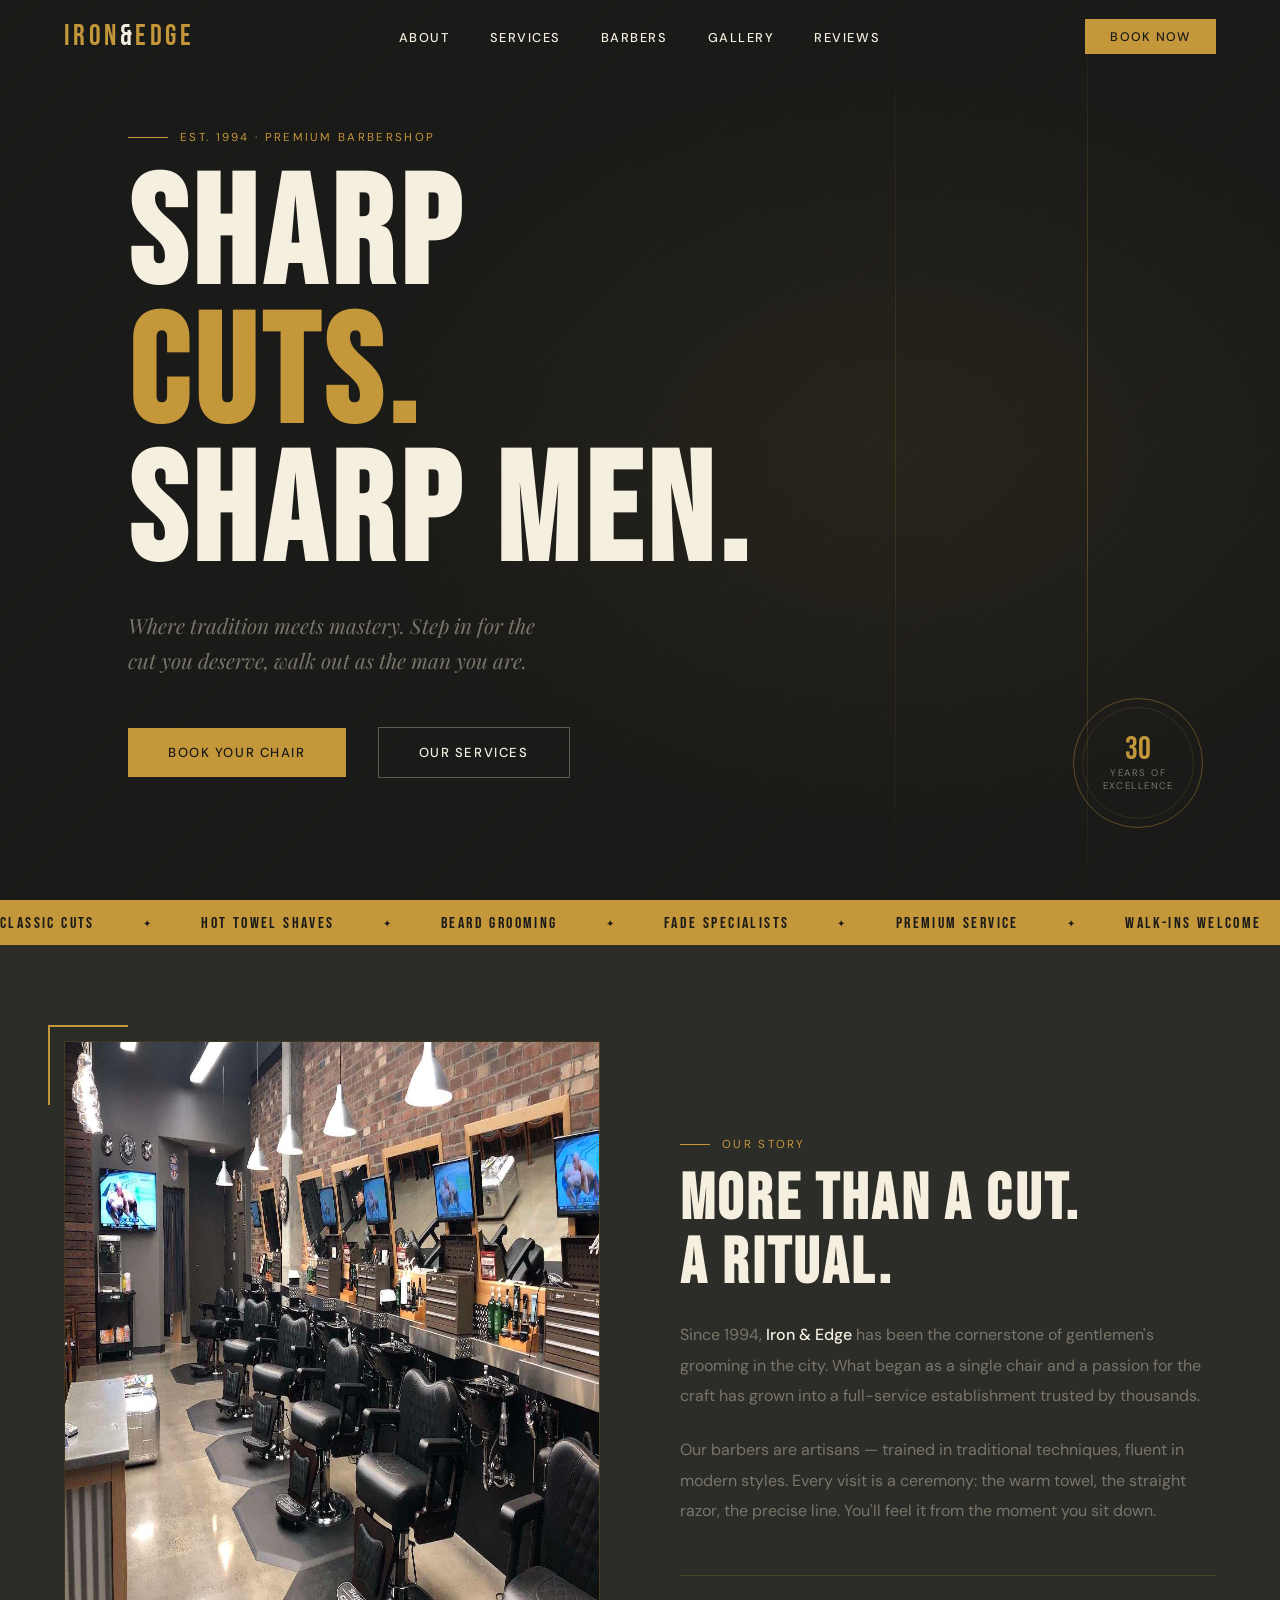
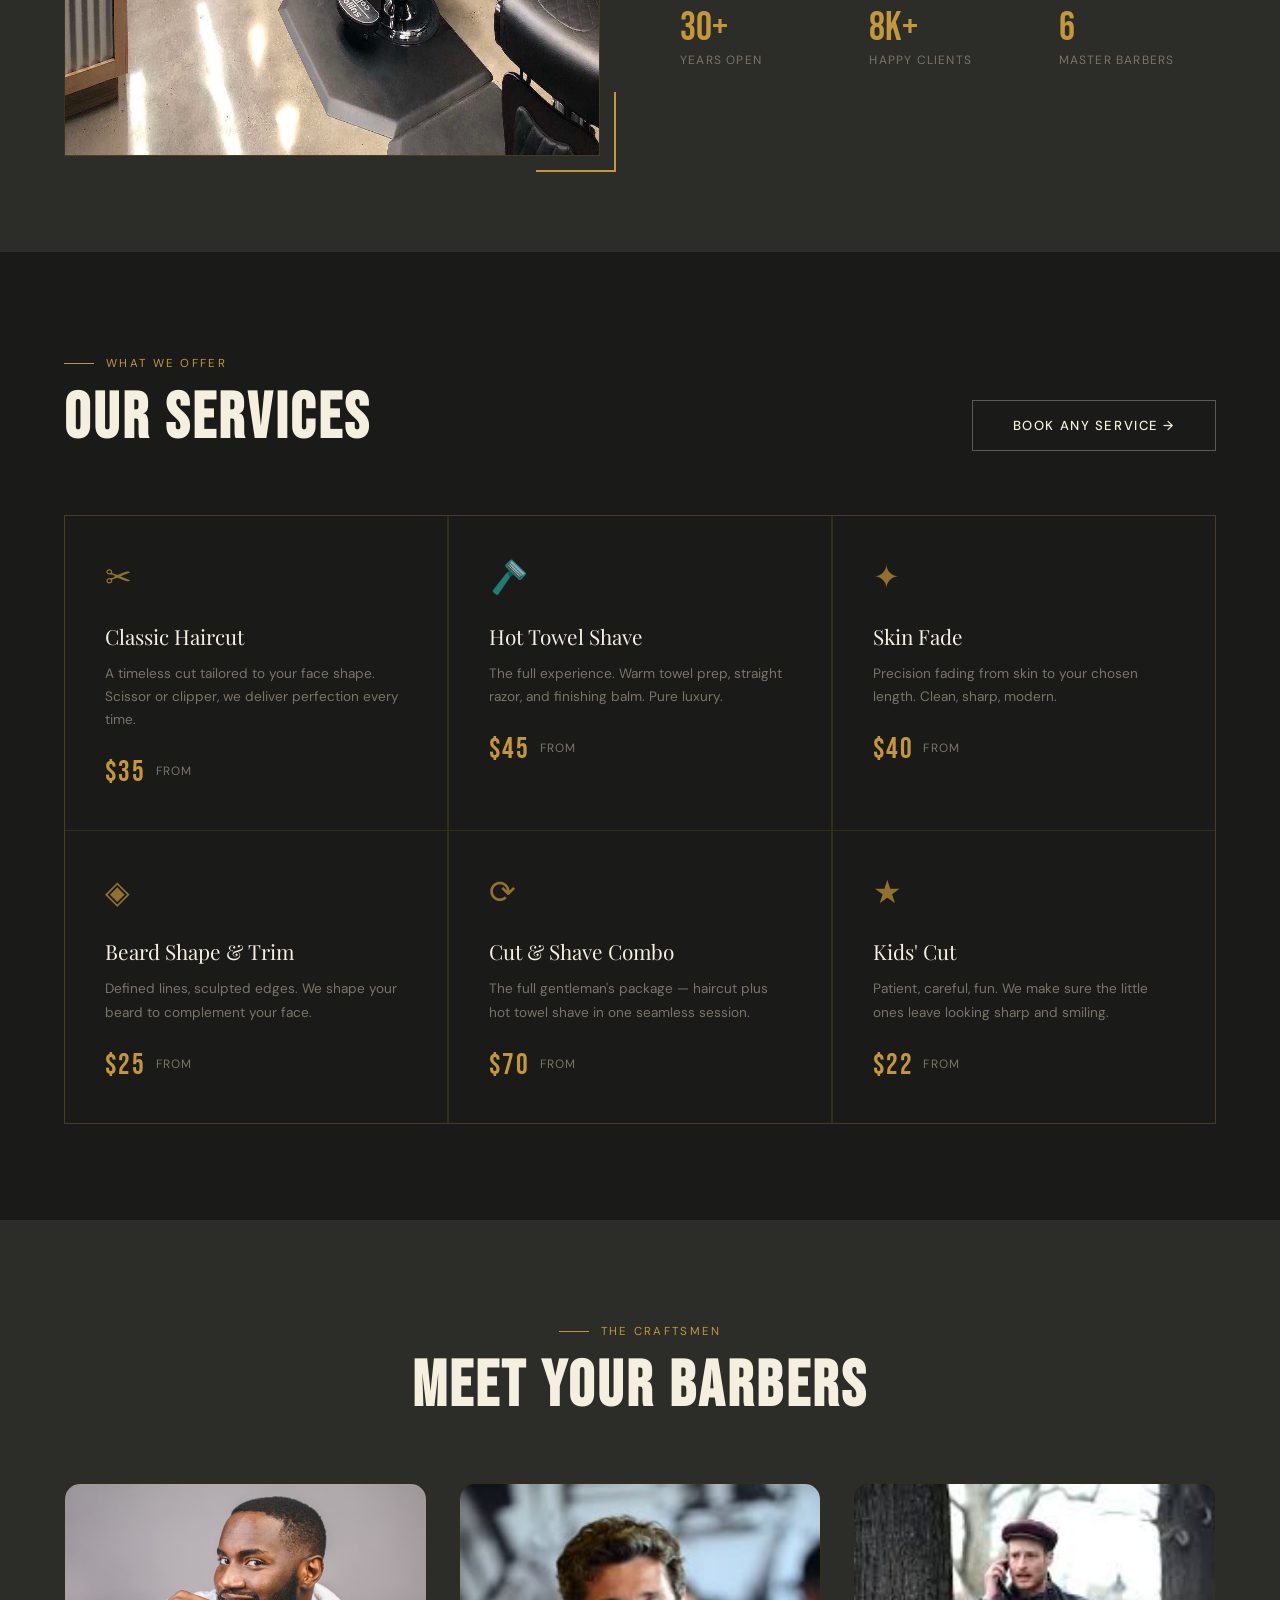
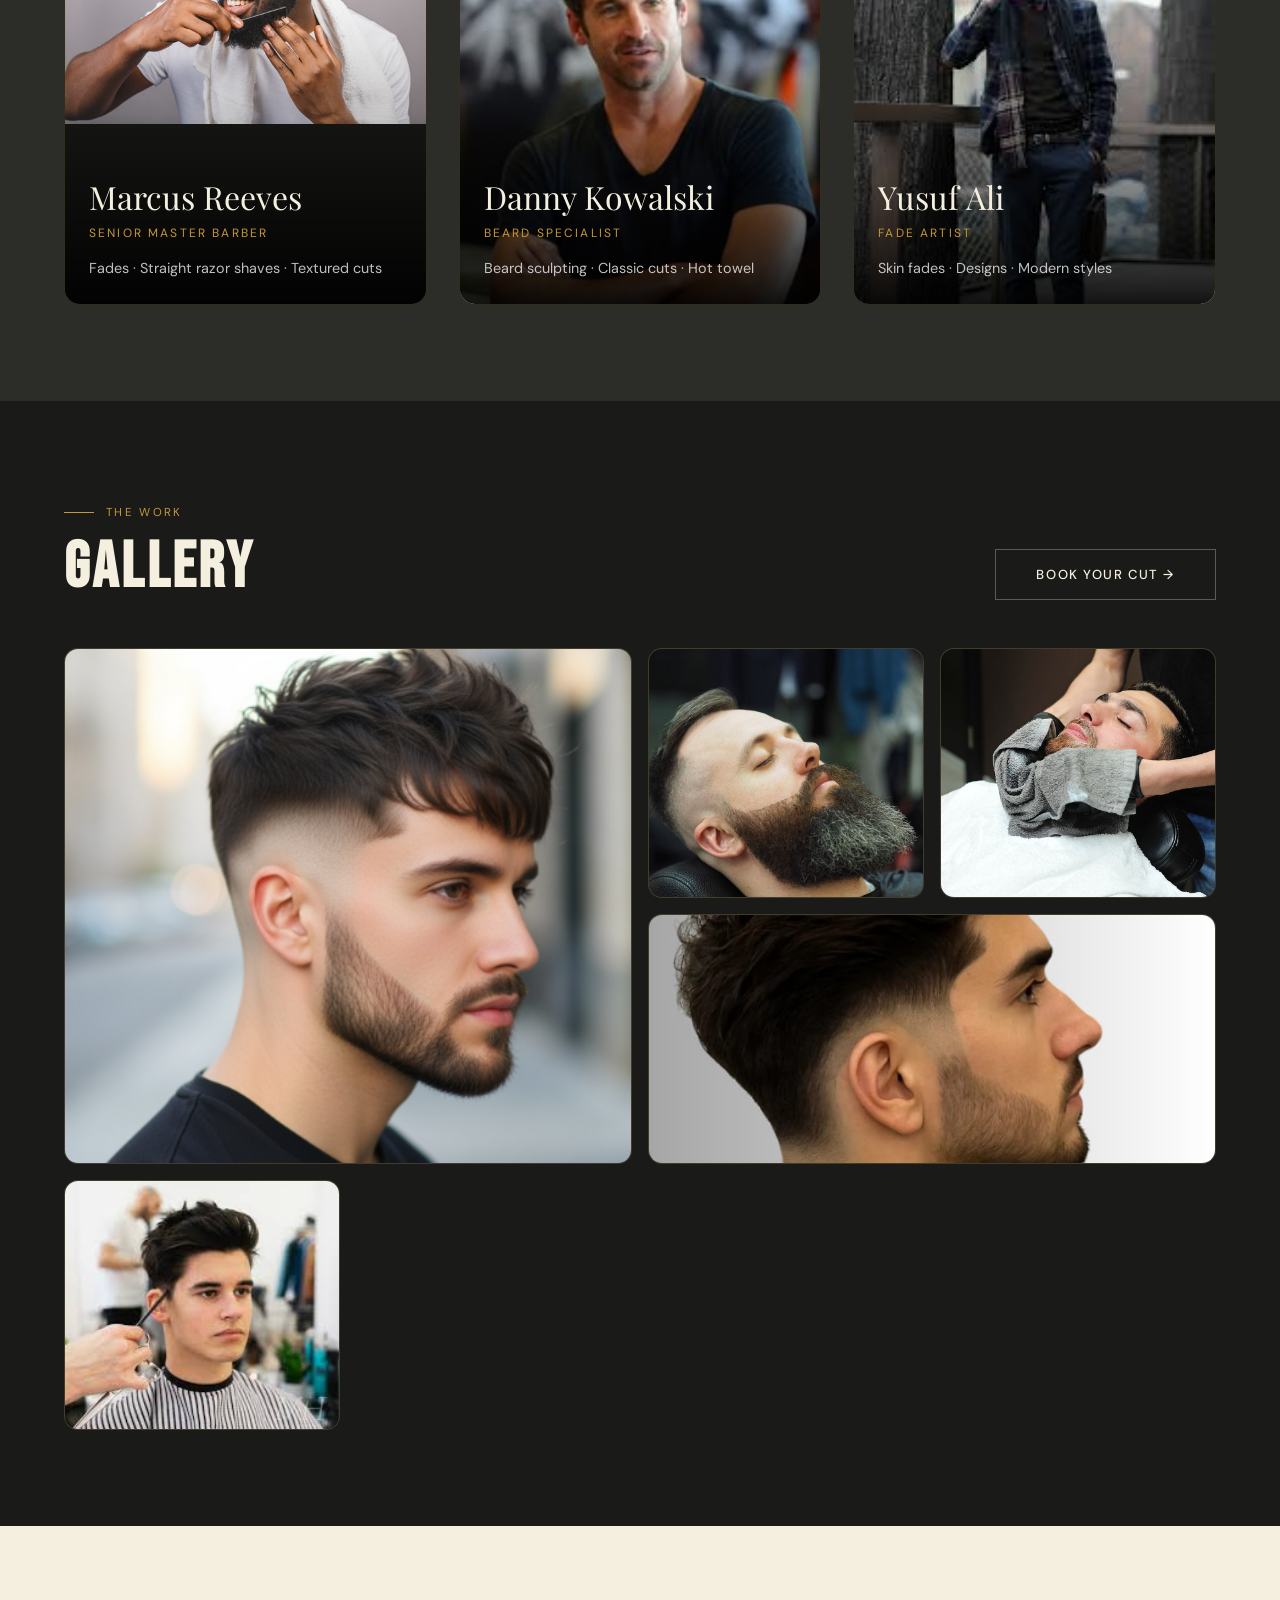
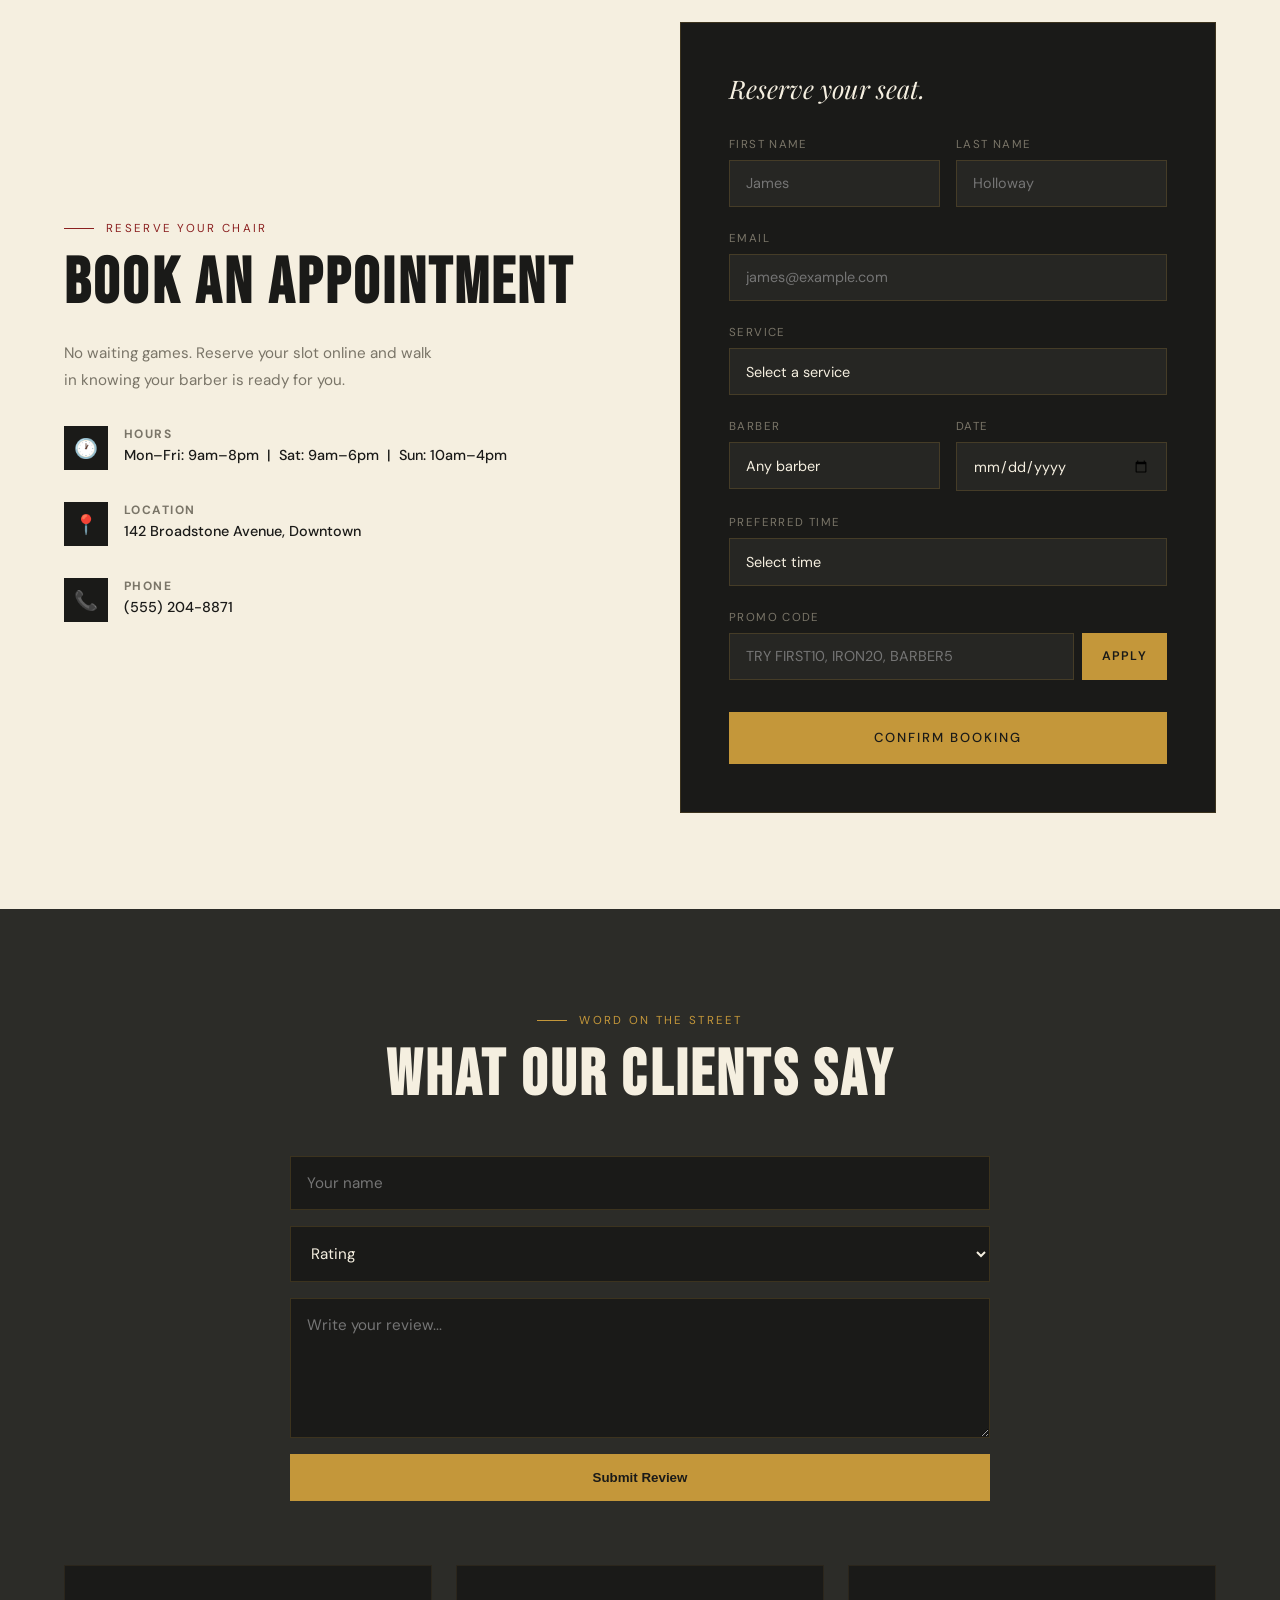
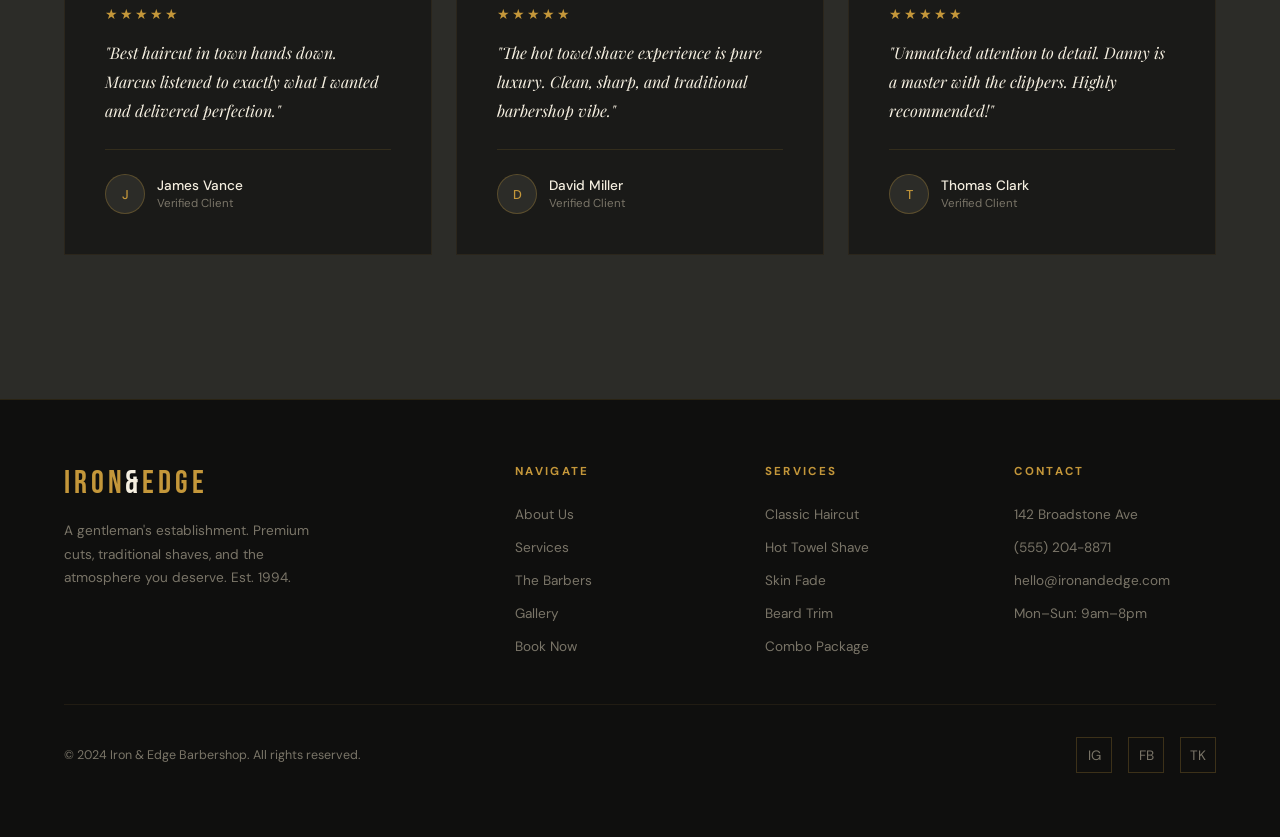
==== commit 81dcf97e: "Add Promo Code System, Revenue Analytics, Completed Bookings List View & Earned Revenue tracking" ====
--- a/index.html
+++ b/index.html
@@ -355,6 +355,28 @@
             <option>7:00 PM</option>
           </select>
         </div>
+        <div class="form-group">
+          <label>Promo Code</label>
+          <div class="promo-input-wrap">
+            <input type="text" id="promoCode" placeholder="Try FIRST10, IRON20, BARBER5" style="text-transform:uppercase" />
+            <button type="button" class="promo-apply-btn" onclick="applyPromoCode()">Apply</button>
+          </div>
+          <div id="promoFeedback" class="promo-feedback"></div>
+        </div>
+        <div id="priceSummary" class="price-summary" style="display:none">
+          <div class="price-row">
+            <span>Base Price:</span>
+            <span id="summaryBasePrice">$0</span>
+          </div>
+          <div class="price-row discount-row" id="summaryDiscountRow" style="display:none">
+            <span>Discount (<span id="summaryPromoName"></span>):</span>
+            <span id="summaryDiscountAmount">-$0</span>
+          </div>
+          <div class="price-row total-row">
+            <span>Total:</span>
+            <span id="summaryTotalPrice">$0</span>
+          </div>
+        </div>
         <button class="form-submit" onclick="handleBooking()">Confirm Booking</button>
       </div>
       <div class="success-msg" id="successMsg">
--- a/style.css
+++ b/style.css
@@ -861,3 +861,81 @@
   .services-header { flex-direction: column; gap: 1.5rem; align-items: flex-start; }
   .gallery-header { flex-direction: column; gap: 1.5rem; align-items: flex-start; }
 }
+
+/* ─── PROMO CODE & PRICE SUMMARY ─── */
+.promo-input-wrap {
+  display: flex;
+  gap: 0.5rem;
+}
+
+.promo-input-wrap input {
+  flex: 1;
+}
+
+.promo-apply-btn {
+  background: var(--gold);
+  color: var(--charcoal);
+  border: none;
+  padding: 0 1.25rem;
+  font-family: var(--ff-body);
+  font-size: 0.78rem;
+  font-weight: 600;
+  letter-spacing: 0.1em;
+  text-transform: uppercase;
+  cursor: pointer;
+  transition: all 0.3s;
+  white-space: nowrap;
+}
+
+.promo-apply-btn:hover {
+  background: var(--gold-light);
+}
+
+.promo-feedback {
+  font-size: 0.78rem;
+  margin-top: 0.4rem;
+}
+
+.promo-feedback.success {
+  color: var(--gold-light);
+}
+
+.promo-feedback.error {
+  color: #E24B4A;
+}
+
+.price-summary {
+  background: rgba(245,239,224,0.04);
+  border: 1px dashed rgba(196,151,58,0.3);
+  padding: 1rem 1.25rem;
+  margin-bottom: 1.5rem;
+  display: flex;
+  flex-direction: column;
+  gap: 0.5rem;
+}
+
+.price-row {
+  display: flex;
+  justify-content: space-between;
+  align-items: center;
+  font-size: 0.82rem;
+  color: var(--text-muted);
+}
+
+.price-row.discount-row {
+  color: var(--gold-light);
+}
+
+.price-row.total-row {
+  border-top: 1px solid rgba(196,151,58,0.15);
+  padding-top: 0.5rem;
+  font-weight: 600;
+  font-size: 1rem;
+  color: var(--cream);
+}
+
+.price-row.total-row span:last-child {
+  color: var(--gold);
+  font-family: var(--ff-display);
+  font-size: 1.4rem;
+}
